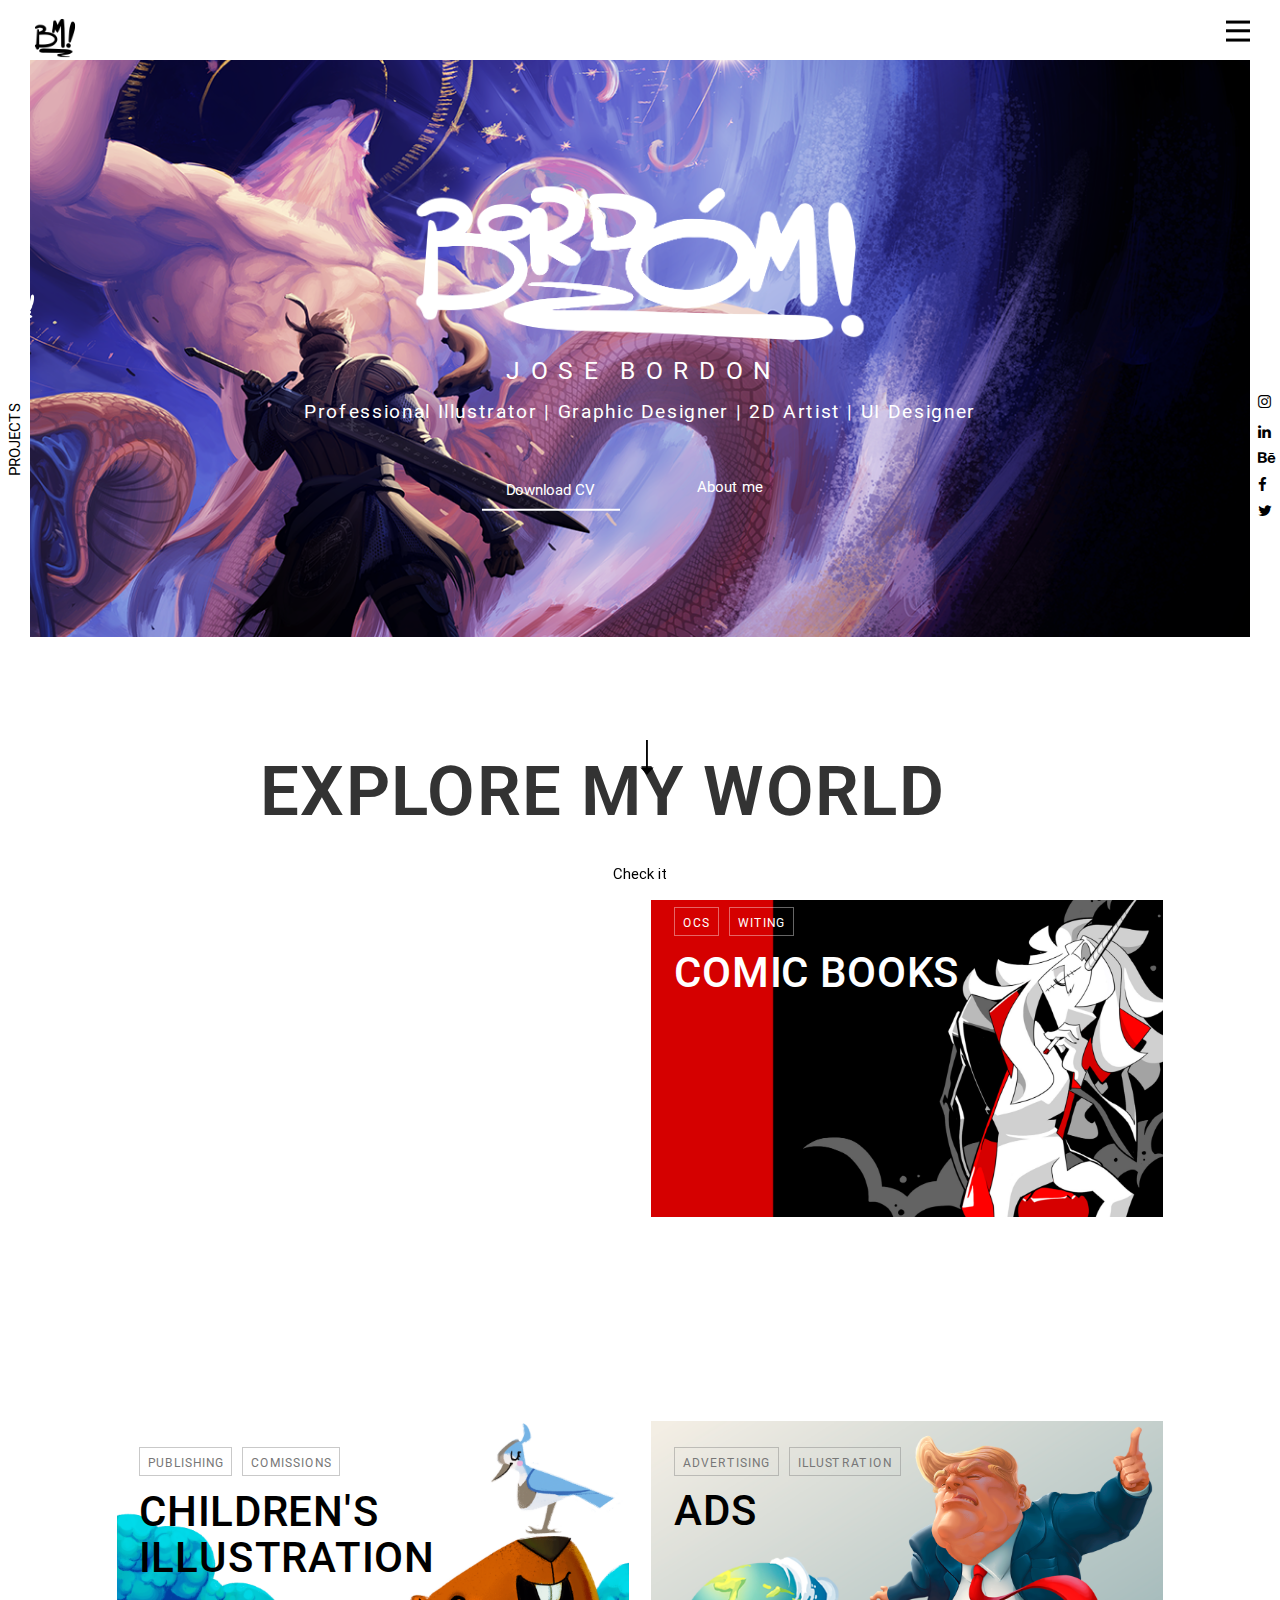
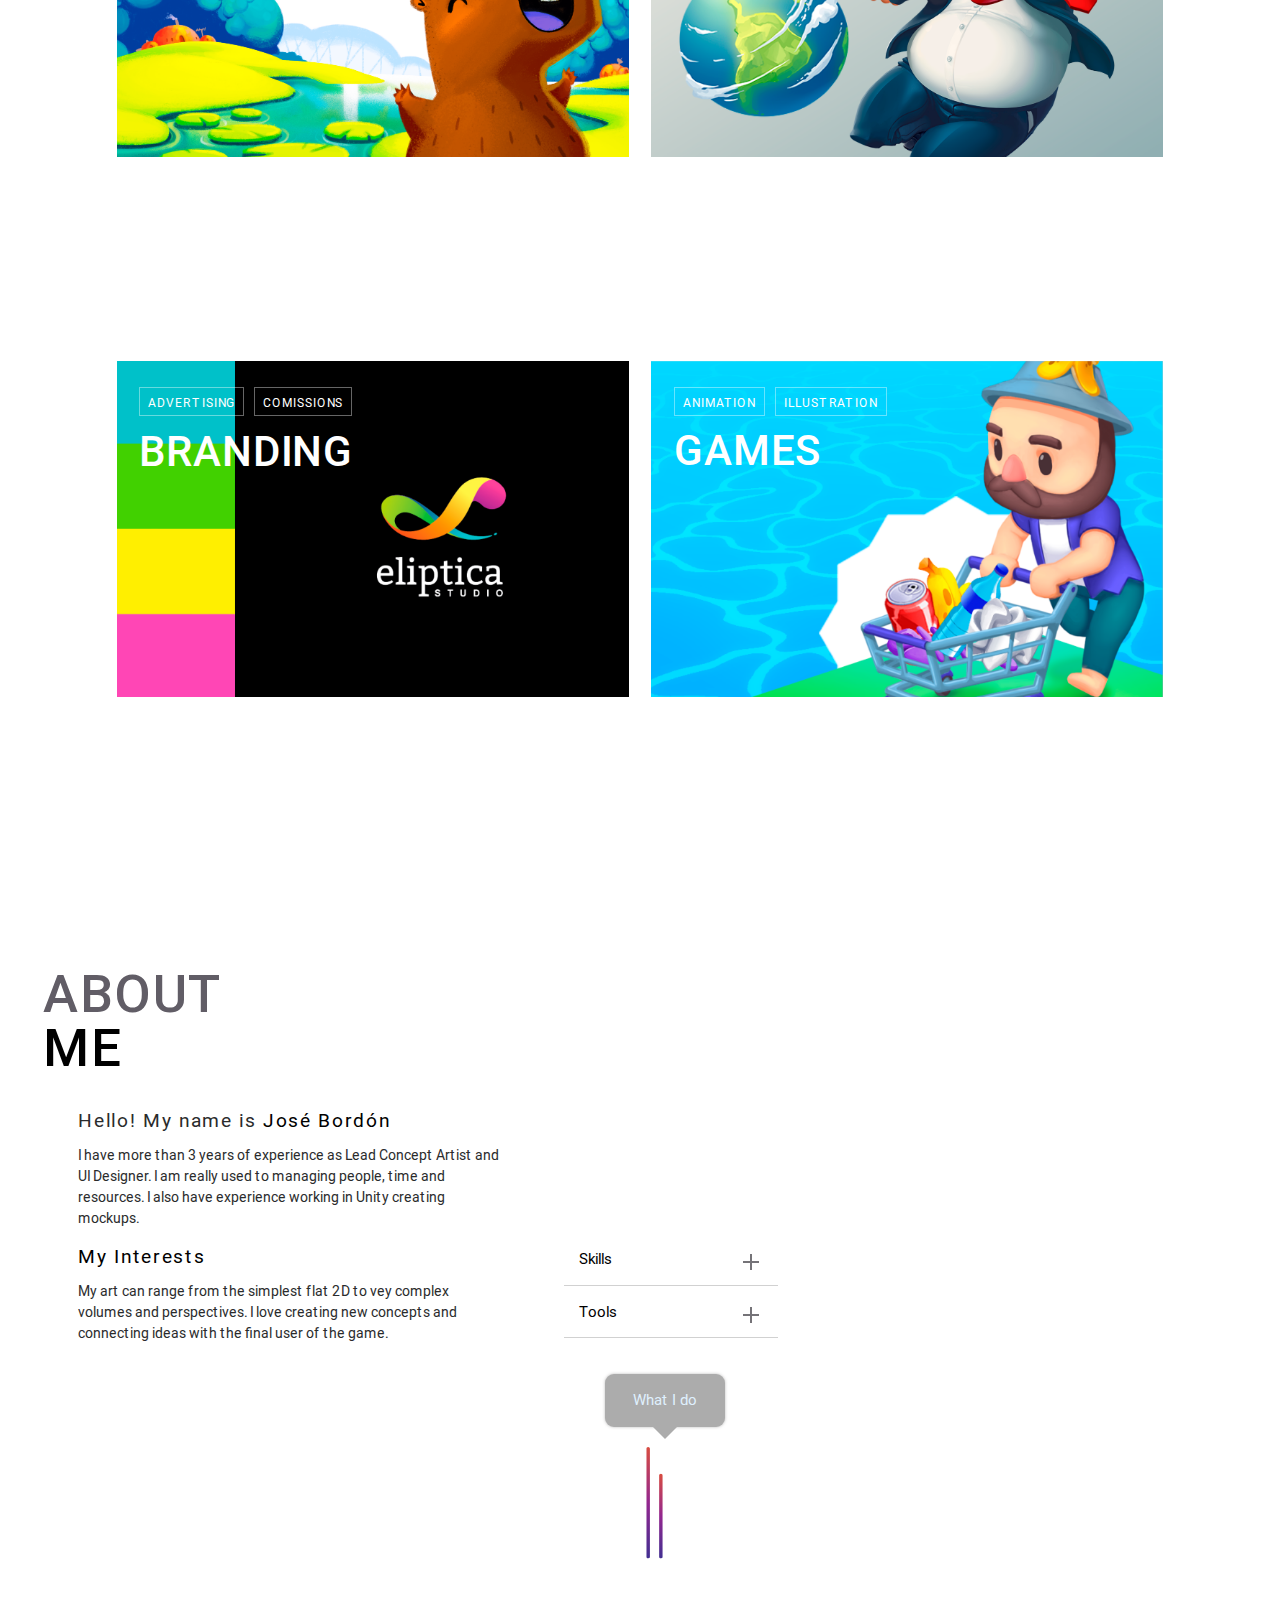
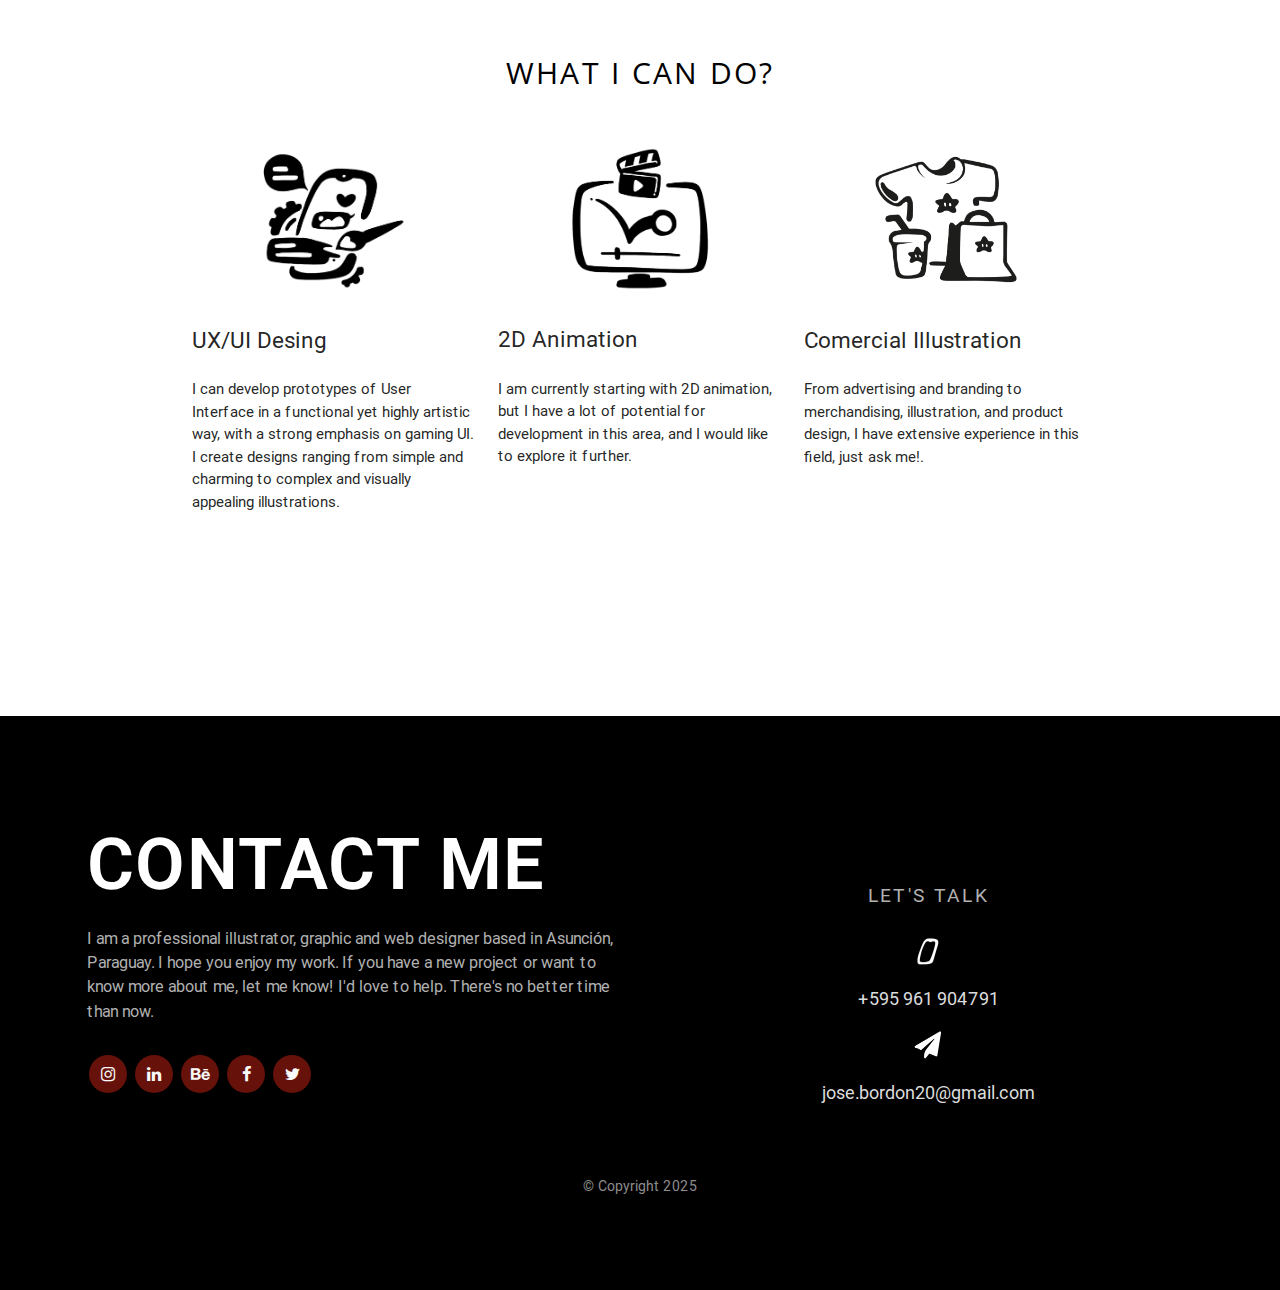
==== index.html @ 12367417 "CAMBIOS" ====
<!DOCTYPE html>
<html>

<head>
  <meta charset="utf-8">
  <meta name="viewport" content="width=device-width, initial-scale=1, maximum-scale=1.0" />
  <!--Importar la fuente de los íconos de Google-->
  <link href="https://fonts.googleapis.com/icon?family=Material+Icons" rel="stylesheet">
  <!--Importar la hojas de estilos de materialize css-->

  <link href="css/materialize.css" type="text/css" rel="stylesheet" media="screen,projection" />

  <link rel="stylesheet" href="css/estilos.css" type="text/css">
  <link rel="stylesheet" href="css/queries.css" type="text/css">
  <link rel="stylesheet" href="css/animate.css" type="text/css">
  <title>José Bordón</title>
  <meta name="author" content="JoseBordon">

  <meta property="og:type" content="website">
  <meta property="og:title" content="José Bordón, Lead Concept Artist">
  <meta property="og:site_name" content="Portfolio">
  <meta property="og:url" content="https://www.theartofbordom.com/Portfolio-master//index.html">
  <meta property="og:image" content="img/BM-BLACK.png">
  <meta property="og:description" content="Professional Illustrator">
  <meta property="og:locale" content="es_PY" />

  <!-- Font Awesome -->
  <link rel="stylesheet" href="https://cdnjs.cloudflare.com/ajax/libs/font-awesome/4.7.0/css/font-awesome.min.css">

  <!-- Google fonts -->
  <link rel="icon" href="img/BM-WHITE.png" sizes="16x16">
  <link href="https://fonts.googleapis.com/css?family=Frank+Ruhl+Libre|Roboto" rel="stylesheet">
  <link href="https://fonts.googleapis.com/css?family=Abril+Fatface|Open+Sans|Raleway|Roboto" rel="stylesheet">

</head>


<div id="preloader">
  <div id="status">&nbsp;</div>
</div>

<body>
  <header class="hero nav-aside" id="inicio">
    <div class="body-border-top hide-on-med-and-down">
      <div class="languages-border-top">
        <a href="index.html"><img src="img/BM-BLACK.png" class="logo-border-top responsive-img" alt=""></a>
      </div>
    </div>
    <div class="body-border-left hide-on-med-and-down"><a href="#projects" class="">Projects</a></div>
    <div class="body-border-right hide-on-med-and-down"><a href="" class=""></a>
      <div id="nav-social" class="icon-social-right hide-on-med-and-down">
        <a href="https://github.com/andreacdlr" target="_blank" class="link-social-fix icon-social-reverse"><i
            class="fa fa-instagram" aria-hidden="true"></i></a>
        <a href="https://pe.linkedin.com/in/andreacruces" target="_blank" class="link-social-fix icon-social-reverse"><i
            class="fa fa-linkedin" aria-hidden="true"></i></a>
        <a href=""><i class="fa fa-behance" aria-hidden="true"></i></a>
        <a href="https://www.facebook.com/andrea.crucesdelaroca" target="_blank"
          class="link-social-fix icon-social-reverse"><i class="fa fa-facebook" aria-hidden="true"></i></a>
        <a href=""><i class="fa fa-twitter" aria-hidden="true"></i></a>
        <a href=""><i class="fa fa-discord" aria-hidden="true"></i></a>
      </div>
    </div>
    <div
      class="page-footer white  paddingBottom15 paddingTop15 marginTop0 u-fixed w-100 u-bottom0 hide-on-med-and-down">
      <div class="container">
        <div class="row marginBottom0">
          <div class="col s12 m12 l12">
            <a class="center check" href="#projects">Check it</a>
            <a class="waves-effect waves-light btn left buttonDownload" href="document/cv-andrea-cruces-2020.pdf"
              download="CV-AndreaCruces" role="button" target="_blank">Download CV</a>
            <a class="right footer-text top" title="Go to top"><i class="tiny material-icons">arrow_upward</i>Go to
              top</a>
          </div>
        </div>
      </div>
    </div>
    <div class="hero-wrapper"></div>


    <!--ASIDE NAV OFF CANVAS-->
    <div class="nav-toggle">
      <!--<span>Menu</span>-->
      <div class="nav-toggle-bar"></div>
    </div>
    <aside id="off-canvas" class="offcanvas">
      <div class="content">
        <a href="index.html" class="logo">
          <img src="img/BM-BLACK.png" class="responsive-img" alt="">
        </a>
        <ul>
          <li><a href="#inicio">Home</a></li>
          <li><a href="#about">About me</a></li>
          <li><a href="#projects">Projects</a></li>
          <li><a href="#contact">Contact</a></li>
          </br>
          <a href="document/cv-andrea-cruces-2020.pdf" download="CV-AndreaCruces" role="button" target="_blank"
            class="btn-g border-g waves-effect ">
            <span class="btn-text-gradient">Download CV</span>
          </a>
        </ul>
        <div class="bottom-info">
          <div>
            <a href="https://github.com/andreacdlr" target="_blank" class=""><i class="fa fa-instagram"
                aria-hidden="true"></i></a>
            <a href="https://pe.linkedin.com/in/andreacruces" target="_blank" class=""><i class="fa fa-linkedin"
                aria-hidden="true"></i></a>
            <a href=""><i class="fa fa-behance" aria-hidden="true"></i></a>
            <!--<a href=""><i class="fa fa-dribbble" aria-hidden="true"></i></a>-->
            <!-- <a href="https://www.facebook.com/andrea.crucesdelaroca" target="_blank" class=""><i class="fa fa-facebook"
                aria-hidden="true"></i></a>
            <a href=""><i class="fa fa-x" aria-hidden="true"></i></a> -->
            <!--<a href=""><i class="fa fa-pinterest-p" aria-hidden="true"></i></a>-->
          </div>
        </div>
      </div>
    </aside>
    <div id="overlay" class="sidenavopen">
    </div> 

    <div id="main-navbar">
      <div class="container-flex">
        <nav class="navbar">
          <div class="nav-wrapper">
            <a href="index.html" class="nav-logo">
              <img src="img/BM-WHITE.png" class="responsive-img" width="">
            </a>
          </div>
        </nav>
      </div>
    </div>

    <div class="container-flex">
      <div class="hero-content">
        <div class="col s12 hero-text">
          <img src="img/BORDOM-GRANDE.png" class="name-lettering responsive-img" width="">
          <h5 class="animated fadeInUp">
            <span class="letter">J</span>
            <span class="letter">O</span>
            <span class="letter">S</span>
            <span class="letter">E</span>
            <span class="letter"></span>
            <span class="letter">B</span>
            <span class="letter">O</span>
            <span class="letter">R</span>
            <span class="letter">D</span>
            <span class="letter">O</span>
            <span class="letter">N</span>
          </h5>
          <h4 class="animated fadeInUp">Professional Illustrator | Graphic Designer | 2D Artist | UI Designer</h4>
          <div class="links-header">
            <div class="link-left">
              <a href="document/cv-andrea-cruces-2020.pdf" download="CV-AndreaCruces" role="button" target="_blank">
                <div class="svg-wrapper animated fadeInUp">
                  <svg height="45" width="140" xmlns="http://www.w3.org/2000/svg">
                    <rect class="shape" height="45" width="140" />
                    <div class="text">Download CV</div>
                  </svg>
                </div>
              </a>
            </div>
            <div class="link-right animated fadeInUp">
            <a class="line-h42 c-white hide-on-small-only" href="#about">About me</a> 
              
            </div>
            &nbsp;
          </div>
        </div>
      </div>

      <!-- <div class="scrolld-header">
        <a class="scroll-d hide-on-large-only " href="#projects"><span></span>Scroll Down</a>
        <a href="#projects">
          <svg x="0px" y="0px" width="14px" height="50px" viewBox="0 0 13.6 51.5"
            style="transform: translate3d(0px, 0px, 0px);" xml:space="preserve">
            <polygon id="XMLID_16_" class="st0" points="7.7,43.9 7.7,0 5.8,0 5.8,43.9 0,43.9 6.8,51.5 13.6,43.9 ">
            </polygon>
          </svg>
        </a>
      </div> -->
    </div>
  </header>


        <div class="scrolld-header">
        <a class="scroll-d hide-on-large-only " href="#projects"><span></span>Scroll Down</a>
        <a href="#projects">
          <svg x="0px" y="0px" width="14px" height="50px" viewBox="0 0 13.6 51.5"
            style="transform: translate3d(0px, 0px, 0px);" xml:space="preserve">
            <polygon id="XMLID_16_" class="st0" points="7.7,43.9 7.7,0 5.8,0 5.8,43.9 0,43.9 6.8,51.5 13.6,43.9 ">
            </polygon>
          </svg>
        </a>
      </div>

  <main>
    <!-- PROJECTS -->
    <div id="projects" class="projects">
      <div class="container">
        <div class="p-bottom">
          <h2>EXPLORE MY WORLD</h2>
        </div>
      </div>
      <div class="container-p paddingb0">
        <div class="row marginb0">
          <div class="col s12 m12 l6 ">
            <div class="card-col">
              <div class="card-link landing-b2">
                <div class="overlay-p"></div>
                <div class="description-p">
                  <div class="tags-projects">
                    <div class="tag tag-white">Digital Painting</div>
                    <div class="tag tag-white">Original Artwork</div>
                  </div>
                  <a href="" target="_blank">
                    <h2 class="white-text">CONCEPT ART</h2>
                    <i class="material-icons">trending_flat</i>
                  </a>
                </div>
                <a href="https://www.behance.net/gallery/212201457/CONCEPT-ART/" target="_blank">
                  <img src="img/2.png" class="responsive-img" width="">
                  <div class="link-p"><i class="material-icons">link</i></div>
                </a>
              </div>
            </div>
          </div><!--fincol-l6-->

          <div class="col s12 m12 l6">
            <div class="card-col">
              <div class="card-link landing-b2">
                <div class="overlay-p"></div>
                <div class="description-p">
                  <div class="tags-projects">
                    <div class="tag tag-white">OCs</div>
                    <div class="tag tag-white">Witing</div>
                  </div>
                  <a href="" target="_blank">
                    <h2 class="white-text">COMIC BOOKS</h2>
                    <i class="material-icons">trending_flat</i>
                  </a>
                </div>
                <a href="https://www.behance.net/gallery/212973425/COMICBOOKS" target="_blank">
                  <img src="img/1.png" class="responsive-img" width="">
                  <div class="link-p"><i class="material-icons">link</i></div>
                </a>
              </div>
            </div>
          </div><!--fincol-l6-->
        </div><!--fin row-->


        <div class="row marginb0">
          <div class="col s12 m12 l6 ">
            <div class="card-col">
              <div class="card-link landing-b2">
                <div class="overlay-p"></div>
                <div class="description-p">
                  <div class="tags-projects">
                    <div class="tag tag-grey">Publishing</div>
                    <div class="tag tag-grey">Comissions</div>
                  </div>
                  <a href="" target="_blank">
                    <h2 class="black-text">CHILDREN'S ILLUSTRATION</h2>
                    <i class="material-icons">trending_flat</i>
                  </a>
                </div>
                <a href="https://www.behance.net/gallery/212980783/CHILDRENS-ILLUSTRATION" target="_blank">
                  <img src="img/3.png" class="responsive-img" width="">
                  <div class="link-p"><i class="material-icons">link</i></div>
                </a>
              </div>
            </div>
          </div><!--fincol-l6-->
          <div class="col s12 m12 l6">
            <div class="card-col">
              <div class="card-link landing-b2">
                <div class="overlay-p"></div>
                <div class="description-p">
                  <div class="tags-projects">
                    <div class="tag tag-grey">Advertising</div>
                    <!--<div class="tag tag-grey">Design</div>-->
                    <div class="tag tag-grey">Illustration</div>
                  </div>
                  <a href="" target="_blank">
                    <h2 class="black-text">ADS</h2>
                    <i class="material-icons">trending_flat</i>
                  </a>
                </div>
                <a href="https://www.behance.net/gallery/156745681/ADVERTISING" target="_blank">
                  <img src="img/4.png" class="responsive-img" width="">
                  <div class="link-p"><i class="material-icons">link</i></div>
                </a>
              </div>
            </div><!--fincol-l6-->
          </div><!--fin row-->
          <div class="row marginb0">
            <div class="col s12 m12 l6 ">
              <div class="card-col">
                <div class="card-link landing-b2">
                  <div class="overlay-p"></div>
                  <div class="description-p">
                    <div class="tags-projects">
                      <div class="tag tag-white">Advertising</div>
                      <div class="tag tag-white">Comissions</div>
                    </div>
                    <a href="" target="_blank">
                      <h2 class="white-text">BRANDING</h2>
                      <i class="material-icons">trending_flat</i>
                    </a>
                  </div>
                  <a href="https://www.behance.net/gallery/156745563/BRANDING-LOGOS" target="_blank">
                    <img src="img/6.png" class="responsive-img" width="">
                    <div class="link-p"><i class="material-icons">link</i></div>
                  </a>
                </div>
              </div>
            </div><!--fincol-l6-->

            <div class="col s12 m12 l6">
              <div class="card-col">
                <div class="card-link landing-b2">
                  <div class="overlay-p"></div>
                  <div class="description-p">
                    <div class="tags-projects">
                      <div class="tag tag-white">Animation</div>
                      <div class="tag tag-white">Illustration</div>
                    </div>
                    <a href="" target="_blank">
                      <h2 class="white-text">GAMES</h2>
                      <i class="material-icons">trending_flat</i>
                    </a>
                  </div>
                  <a href="https://www.behance.net/gallery/212979423/VIDEOGAMES" target="_blank">
                    <img src="img/5.png" class="responsive-img" width="">
                    <div class="link-p"><i class="material-icons">link</i></div>
                  </a>
                </div>
              </div>
            </div><!--fincol-l6-->
          </div><!--fin row-->
        </div>
      </div>
      <!--FIN  PROJECTS -->
      <!--ABOUT-->

      <div id="about" class="about">
        <div class="about-bg bg-purple">
          <div class="container-flex">
            <div class="presentation align-left-title">
              <h2><span>ABOUT</span></h2>
              <h2><span class="red-text">ME</span></h2>
              <div class="row">
              </div>
              <div class="col s12 m12 l12">
                <div class="intro text-about-color">
                  <div class="photo">
                    <img src="img/fondo.png" alt="" class="responsive-img ">
                  </div>
                  <h4 class="marginTop0">Hello! My name is <span class="red-text">José Bordón</span></h4>
                  <p class="marginTop0">
                    I have more than 3 years of experience as Lead Concept Artist and UI Designer. I am really used to
                    managing people, time and resources. I also have experience working in Unity creating mockups.
                  </p>
                  <h4 class="red-text">My Interests</h4>
                  <p>My art can range from the simplest flat 2D to vey complex volumes and perspectives. I love creating
                    new concepts and connecting ideas with the final user of the game.</p>
                  <div class="div-btn-about">
                    <a class=" waves-light  btn-about-cv up-button buttonDownload"
                      href="document/cv-andrea-cruces-2020.pdf" download="CV-AndreaCruces" role="button"
                      target="_blank">
                      <span><!--Download <CV-->Download CV</span>
                    </a>
                  </div>
                </div>

                <div class="collapse-section black-text">
                  <div class="collapsable">
                    <button class="accordion"><span class="red-text">Skills</span><i class="AccordionPlus"></i></button>
                    <div class="panel collapsable-content">
                      <ul>
                        <li>Digital Drawing - Paiting</li>
                        <li>UX-UI Designer</li>
                        <li>Concept Artist</li>
                        <li>Video Edition</li>
                        <li>Animation</li>
                        <li>Writer</li>
                        <li>Art Teacher</li>
                        <li>Team Leader</li>
                      </ul>
                    </div>
                  </div>

                  <div class="collapsable">
                    <button class="accordion"><span class="red-text">Tools</span><i class="AccordionPlus"></i></button>
                    <div class="panel collapsable-content">
                      <ul>
                        <li>Adobe Suit Collection</li>
                        <li>Blender</li>
                        <li>Spin</li>
                        <li>Unity</li>
                        <li>Jira Software</li>
                        <li>Trello</li>
                      </ul>
                    </div>
                  </div>
                </div>
              </div>
            </div>
          </div>
        </div>
        <a href="#services" class="hide-on-med-and-down">
          <div class="con-tooltip uptooltip">
            <img src="img/lines-paralelo.svg" alt="" class="responsive-img about-svg-arrow">
            <div class="tooltip">
              <p>What I do</p>
            </div>
          </div>
        </a>
      </div>
    </div>
    <!--FIN ABOUT-->
    <div class="services" id="services">
      <div class="container">
        <span class="title-services">What I can do?</span>
        <br>
        <div class="row marginBottom0 center">
          <div class="col s12 m4 l4 ">
            <div class="service-one">
              <img src="img/a.png" class="responsive-img" alt="">
              <h3>UX/UI Desing</h3>
              <p class="content-text">I can develop prototypes of User Interface in a functional yet highly artistic
                way, with a strong
                emphasis on gaming UI. <br>
                I create designs ranging from simple and charming to complex and visually appealing illustrations.</p>
            </div>
          </div>

          <div class="col s12 m4 l4 ">
            <div class="service-two">
              <img src="img/b.png" class="responsive-img" alt="">
              <h3>2D Animation</h3>
              <p class="content-text">I am currently starting with 2D animation, but I have a lot of potential for
                development in this area, and
                I would like to explore it further.
              </p>
            </div>
          </div>

          <div class="col s12 m4 l4 ">
            <div class="service-three">
              <img src="img/c2.png" class="responsive-img" alt="">
              <h3>Comercial Illustration</h3>
              <p class="content-text">From advertising and branding to merchandising, illustration, and product design,
                I have extensive experience
                in this field, just ask me!.

              </p>
            </div>
          </div>
        </div>
      </div>
    </div>
    <div class="contact" id="contact">
      <div class="container-flex">
        <div class="row marginBottom0 marginRight0 marginLeft0">
          <div class="col s12 m7 l6 section ">
            <h2>CONTACT ME</h2>
            <p>I am a professional illustrator, graphic and web designer based in Asunción, Paraguay. I hope you enjoy
              my work. If you have a new
              project or want to know more about me, let me know! I'd love to help. There's no better time than now.
            </p>
            <div id="" class="icon-social-h">
              <a href="https://instagram.com/andreacdlr" target="_blank" class="link-social-fix icon-social-reverse"><i
                  class="fa fa-instagram" aria-hidden="true"></i></a>
              <a href="https://pe.linkedin.com/in/andreacruces" target="_blank"
                class="link-social-fix icon-social-reverse"><i class="fa fa-linkedin" aria-hidden="true"></i></a>
              <a href=""><i class="fa fa-behance" aria-hidden="true"></i></a>
              <!--<a href=""><i class="fa fa-dribbble" aria-hidden="true"></i></a>-->
              <a href="https://www.facebook.com/andrea.crucesdelaroca" target="_blank"
                class="link-social-fix icon-social-reverse"><i class="fa fa-facebook" aria-hidden="true"></i></a>
              <a href=""><i class="fa fa-twitter" aria-hidden="true"></i></a>
              <!--<a href=""><i class="fa fa-pinterest-p" aria-hidden="true"></i></a>-->
            </div>
          </div>
          <div class="col s12 m5 l6 section-contact-information">
            <h4>LET'S TALK</h4>
            <div class="row">
              <div class="col s12 m12">
                <div class="">
                  <img src="img/PHONE.png" class="responsive-img" width="30" alt="">
                </div>
                <br>
                <div class="contact-fact">+595 961 904791</div>
              </div>
              <div class="col s12 m12">
                <div class="">
                  <img src="img/PAPER.png" class="responsive-img" width="30" alt="">
                </div>
                <br>
                <div class="contact-fact fact-mail">jose.bordon20@gmail.com</div>
              </div>
            </div>
          </div>
          <div class="col s12">
            <p class="text-small marginBottom0">© Copyright 2025</a>
            </p>
          </div>
        </div>
      </div>
    </div>

  </main>
  <!--Import jQuery before materialize.js-->
  <script type="text/javascript" src="https://code.jquery.com/jquery-3.2.1.min.js"></script>
  <script type="text/javascript" src="js/materialize.min.js"></script>
  <script type="text/javascript" src="js/custom.js"></script>


</body>

</html>
---- css/estilos.css ----
* {
	-webkit-tap-highlight-color: transparent;
	background-position: center;
	background-repeat: no-repeat;
	-ms-transform-origin: center;
	-webkit-transform-origin: center;
	transform-origin: center;
	outline: none !important;
}

body,
html {
	height: 100%;
}

body {
	overflow: hidden;
	display: flex;
	flex-direction: column;
	min-height: 100vh;
}

/* Preloader */
#preloader {
	position: fixed;
	top: 0;
	left: 0;
	right: 0;
	bottom: 0;
	background-color: #ffff;
	z-index: 99;

}

@keyframes load-in {
	0% {
		width: 0;
	}

	33% {
		width: 100%;
	}

	66% {
		transform: translateX(0);
		width: 100%;
		transform-origin: right;
	}

	100% {
		transform: translateX(100%);
		transform-origin: right;
	}
}

#status {
	background-color: #470e0b;
	height: 5px;
	animation: load-in 12s ease-in-out 5s infinite;
}

/*footer fixed*/

main {
	flex: 1 0 auto;
	z-index: 0;
	
}

header {
	height: 100vh;
	margin: 0;
	min-height: 637px;
	
}

footer {
	text-align: center;
	margin-top: auto;
}

/* Títulos */
h1 {
	font-size: 9.5rem;
}

h2 {
	font-size: 4.5rem;
	font-weight: 600;
	letter-spacing: 0.02em;
}

h4 {
	font-size: 1.28rem;
	text-transform: initial;
	letter-spacing: 0.11rem;
}

/* Clases de margen y padding */
.marginb0 {
	margin-bottom: 0px !important;
}

.paddingb0 {
	padding-bottom: 0rem !important;
}

/* Contenedor flexible */
.container-flex {
	display: flex;
	flex-wrap: wrap;
	flex-direction: row;
	justify-content: space-between;
	display: -ms-flexbox;
	display: flex;
	-ms-flex-direction: column;
	flex-direction: column;
	-ms-flex-align: center;
	width: 90%;
	max-width: 1280px;
	margin: 0 auto;
}

/* Sombra y márgenes */
.boxShadowTop {
	box-shadow: 0 -3px 10px 0 rgba(0, 0, 0, .0785);
}

.marginLeft0 {
	margin-left: 0 !important;
}

.marginRight0 {
	margin-right: 0 !important;
}

.marginTop0 {
	margin-top: 0px !important;
}

.marginBottom0 {
	margin-bottom: 0px !important;
}

.marginBottom5 {
	margin-bottom: 5px;
}

.paddingBottom15 {
	padding-bottom: 12px !important;
}

.p-bottom {
	text-align: center; 
	padding-bottom: 2rem;
}

.p-bottom h2 {
    font-size: 1rem; /* Ajusta el tamaño de fuente del título */
    color: #333; /* Ajusta el color del texto */
}

.paddingTop15 {
	padding-top: 12px !important;
}

/* Posicionamiento */
.u-fixed {
	position: fixed !important;
	z-index: 0;
}

.w-100 {
	width: 100% !important;
}

.u-bottom0 {
	bottom: 0 !important;
}

/* Altura de línea */
.line-h42 {
	line-height: 42px;
}

/* END CSS STYLES*/
/* Bordes y logos */
/*BORDERS TOP-LEFT-RIGHT */
.body-border-top {
	height: 60px;
	width: 100vw;
	top: 0;
	left: 0;
	z-index: 18;
	position: fixed;
	background-color: #fff;
}

.logo-border-top {
	width: 40%;
	vertical-align: middle;
	margin-top: -4px;
	margin-right: 0.2rem;
}

.languages-border-top {
	position: absolute;
	left: 2rem;
	top: 1.2rem;
}

.languages-border-top .lan-en,
.languages-border-top .lan-es {
	color: #FFF;
}

.languages-border-top .lan-en:hover,
.languages-border-top .lan-es:hover {
	color: #FFF;
	opacity: .8;
	border-bottom: none;
}

.body-border-left {
	height: 100vh;
	width: 2rem;
	top: 0;
	left: 0;
	z-index: 18;
	position: fixed;
	background-color: #fff;
}

.body-border-left a {
	position: absolute;
	top: 50%;
	transform: rotate(-90deg);
	left: 0;
	right: 0;
	text-transform: uppercase;
	text-decoration: none;
	color: #000;
	font-size: 1rem;
}

.body-border-left a:hover {
	opacity: .6;
}

.body-border-right {
	height: 100%;
	width: 2rem;
	top: 0;
	right: 0;
	z-index: 10000;
	position: fixed;
	background-color: #fff;
}

.icon-social-right a {
	color: #000;
}

.icon-social-right a:hover {
	opacity: .2;
	color: #000000;
	transition: 0.3s;
}

.icon-social-right {
	position: absolute;
	top: 50%;
	left: 50%;
	margin: -63px 0 0 -7px;
	width: 15px;
	height: 125px;
}

/* END BORDERS TOP-LEFT-RIGHT */
/* Animación del menú */
.nav-toggle .nav-toggle-bar:hover:before {
	animation: burger-hover 1s infinite ease-in-out alternate;
}

.nav-toggle .nav-toggle-bar:hover {
	animation: burger-hover 1s infinite ease-in-out alternate forwards 200ms;
}

.nav-toggle .nav-toggle-bar:hover:after {
	animation: burger-hover 1s infinite ease-in-out alternate forwards 400ms;
}

.nav-aside.open.menu .nav-toggle .nav-toggle-bar:hover:before {
	-webkit-animation: 0;
	animation: 0;
}

.nav-aside.open.menu .nav-toggle .nav-toggle-bar:hover:after {
	-webkit-animation: 0;
	animation: 0;
}

.nav-aside.open.menu .nav-toggle .nav-toggle-bar:hover {
	-webkit-animation: 0;
	animation: 0;
}

@keyframes burger-hover {
	0% {
		width: 100%;
	}

	50% {
		width: 50%;
	}

	100% {
		width: 100%;
	}
}

/* NAV SECTION */
.navbar {
	background: transparent;
	box-shadow: 0 0px 0px 0 rgba(0, 0, 0, 0.16), 0 0px 0px 0 rgba(0, 0, 0, 0.12);
}

.nav-logo {
	width: 35px;
	height: 2.2rem;
	line-height: 2.2rem;
	display: inline-block;
	position: relative;
}

.languages {
	line-height: 1.75rem;
	font-size: 1.1rem;
	display: inline-block;
	white-space: nowrap;
	padding-left: 0.2rem;
	color: #000;
}

.languages a {
	color: #000;
}

.lan-en:hover,
.lan-es:hover {
	/*text-decoration: underline;*/
	border-bottom: 2px solid #000;
	/*color: #fff;*/
	color: #000;
	transition: 0.3s;
	opacity: 0.9;
}

.abv-lang {
	opacity: 1;
	visibility: visible;
	right: 0;
	left: 2.5rem;
	top: -0rem;
	position: absolute;
	color: #000;
	overflow: hidden;
	opacity: 1;
	transform: translateX(0px) translateY(0px) translateZ(0px);
	transition: opacity 1000ms, transform 1000ms cubic-bezier(0.215, 0.61, 0.355, 1);
}

.abv-lang-hidden {
	opacity: 0;
	-webkit-transform: translate(0px, 40px);
	-ms-transform: translate(0px, 40px);
	transform: translate(0px, 15px);
	transition: opacity 1000ms, transform 1000ms cubic-bezier(0.215, 0.61, 0.355, 1);
}

/* END NAV SETION*/

/* Sección Hero */
.hero {
	background-image: url('../img/ABRAXXAS-copia.png');
	background-size: cover;
	position: relative;
	background-attachment: fixed;
	background-position: right 0px top 31%;
	background-repeat: no-repeat;
	z-index: 1;
	height: 100vh;
	display: flex;
	justify-content: center;
	align-items: center;
}

.hero-wrapper {
	background: #f7f7f700;
	opacity: .90;
	position: absolute;
	top: 0;
	left: 0;
	width: 100%;
	height: 100%;
	z-index: -1;
}

.hero-content {
	text-align: center;
	color: #fff;
	position: absolute;
	top: 50%;
	left: 50%;
	transform: translate(-50%, -50%);
	width: 80%;
}

.hero-text {
	z-index: 2;
	padding: 0px;
	color: #fff;
}

.name-lettering {
	margin: 0 auto;
	padding-top: 6rem;
	position: relative;
	width: 45%;
	display: block;
	animation: fadeIn 4s, slideInFromBottom 2s cubic-bezier(0.175, 0.885, 0.320, 1.275);
	max-width: 100%;
	height: auto;
}

.hero-text h4 {
	color: #fff !important;
}

.hero .btn,
.page-footer .btn {
	background: #fff;
	border-radius: 0;
	line-height: 35px;
	height: 35px;
	color: #fff;
	box-shadow: none;
	padding: 0 1.2rem;
	text-transform: capitalize;
	box-shadow: 0 0 0 0px #490b01 inset;
	-webkit-transition: 0.15s ease-in;
	-moz-transition: 0.15s ease-in;
	transition: 0.15s ease-in;
	border: 0;
}

.links-header {
	margin-left: -0.75rem;
	margin-right: -0.75rem;
	width: 35%;
	display: inline-block;
	padding: 2rem 0 1rem;

}

.links-header .link-left,
.links-header .link-right {
	width: 50%;
	margin-left: auto;
	float: left;
	color: white;
}

.links-header a {
	color: white;
	/* Cambia el color del texto de los enlaces a blanco */
}

.svg-wrapper {
	position: relative;
	margin: 0 auto;
	width: 100%;
	height: 50px;
}

.shape {
	stroke-dasharray: 140 397;
	stroke-dashoffset: -183;
	stroke-width: 4px;
	fill: transparent;
	stroke: #fff;
	border-bottom: 5px solid #FFF;
	transition: stroke-width 1s, stroke-dashoffset 1s, stroke-dasharray 1s;
}

.text {
	font-family: 'Roboto';
	font-size: 1rem;
	line-height: 42px;
	letter-spacing: 0;
	color: #fff;
	top: -48px;
	position: relative;
	text-transform: capitalize;
}

.text:hover {
	opacity: .6;
	transition: 0.6s;
}

.svg-wrapper:hover .shape {
	stroke-width: 2px;
	stroke-dashoffset: 0;
	stroke-dasharray: 760;
}

/* LINE SCROLL DOWN IN HEADER*/

.scrolld-header {

	position: absolute;
	height: 52px;
	z-index: 1;
	bottom: 12%;
	overflow: hidden;
	width: 30%;
	margin: 0 auto;
	left: 0;
	right: 0;
	text-align: center;
}

.scrolld-header svg {
	position: absolute;
	top: -1rem;
	/* transform: translate3d(0px, 0px, 0px); */
	-webkit-transform: rotate(-1deg);
	transform: rotate(-1deg);
	-webkit-animation: arrows 2s infinite;
	animation: arrows 2s infinite;
}

@keyframes arrows {
	to {
		transform: translateY(100%) rotate(1deg);
		opacity: 0;
	}
}

.scroll-d,
.c-white {
	/*color: #fff;*/
	color: #000;
}

#h-intro-line-container {
	position: absolute;
	margin: 0 0 0
		/*-30px*/
		0;
	/*bottom: 0;*/
	left: 50%;
	width: 60px;
	height:
		/*5.24vw*/
		9.24vw;
}

#h-intro-line-wrap {
	position: absolute;
	bottom:
		/*0*/
		30px;
	/*left: 50%;*/
	width: 1px;
	height: 100%;
	transition: transform 1.2s cubic-bezier(.165, .84, .44, 1);
}

#h-intro-line {
	position: absolute;
	top: 0;
	left: 0;
	bottom:
		/*0*/
		45px;
	right: 0;
}

#h-intro-line {
	background:
		/*linear-gradient(180deg,#ff3000,#ed0200,#ff096c,#d50082)*/
		linear-gradient(180deg, #fb2700 0%, #8e1faa 50%, #610971 100%);
	transform: translate3d(0, 100%, 0);
}

/* END LINE SCROLL DOWN IN HEADER*/
/* END HERO SECTION */
/* PROJECTS SECTION */
.border-div-prjects {
	border-left: 1px solid #fb270080;
	border-right: 1px solid #61097180;
	background-image: -webkit-linear-gradient(left, #fb270080, #8e1faa, #61097180), -webkit-linear-gradient(left, #fb270080, #8e1faa, #61097180);
	background-size: 100% 1px;
	background-position: 0 100%, 0 0;
	background-repeat: no-repeat;
	background-clip: border-box;
}

.bg-line {
	position: absolute;
	top: 0;
	width: 1px;
	height: 100%;
	z-index: -1;
	-webkit-transform: translateY(-100%);
	-moz-transform: translateY(-100%);
	transform: translateY(-100%);
}

.bg-line-1 {
	left: calc(0.5vw - 8px);
}

.bg-line-1-phone {
	right: calc(31.5vw - -18px);
}

.bg-line-2 {
	left: calc(31.5vw - -18px);
}

.bg-line-2-phone {
	right: calc(0.5vw - 8px);
}

.line-new {
	position: absolute;
	width: 2px;
	background: #8c62c3;
	left: 0;
	top: 0;
	height: 100%;
}

.line-light {
	/*background: #8c62c3;*/
	background: linear-gradient(to right, #fb2700 0%, #8e1faa 50%, #610971 100%);
	/*opacity: 0.3;*/
	opacity: 0.5;
}

.line-light-1 {
	background: linear-gradient(#fb2700 33%, #8e1faa 33%, #610971 36%);
	opacity: 0.5;
}

.line-light-2 {
	background: linear-gradient(to top, #fb2700 0%, #8e1faa 50%, #610971 100%);
	opacity: 0.5;
}

.line-light-4 {
	background: linear-gradient(to left, #fb2700 0%, #8e1faa 50%, #610971 100%);
	opacity: 0.5;
}

.h-line-bottom {
	position: absolute;
	height: 1px;
	bottom: 0px;
	left: 0px;
	width: calc(100% - -30px * 2);
	z-index: -1;
}

.h-line-bottom-phone {
	position: absolute;
	height: 1px;
	bottom: 0px;
	right: 0px;
	width: calc(100% - -40px * 2);
	z-index: -1;
}

.h-line-top {
	position: absolute;
	height: 1px;
	top: 0px;
	left: 0px;
	width: calc(100% - -30px * 2);
	z-index: -1;
}

.h-line-top-phone {
	position: absolute;
	height: 1px;
	top: 0px;
	right: 0px;
	width: calc(100% - -30px * 2);
	z-index: -1;
}

.projects {
	position: relative;
	padding: 6rem 0px 3rem;
}

.hero-project {
	background: linear-gradient(0deg, #ffffff 0%, #8c62c3 100%);
	background-size: cover;
	width: 100%;
	height: 100%;
	opacity: .83;
	position: absolute;
	top: 0;
	left: 0;
}

.projects h2 {
	position: relative;
	display: inline-block;
	font-size: 4.6rem;
	margin-left: -5rem;
}

.projects h2 span {
	display: block;
	font-size: 3.5rem;
	color: #e7e7e5;
	line-height: 0.8;
	font-weight: 500;
	position: absolute;
	top: -15px;
	left: -35px;
	line-height: 0;

}

.more a {
	color: #000;
	float: right;
	vertical-align: middle;
	height: 30px;
	position: relative;
	margin-right: -6rem;
}

.more a:after {
	content: "";
	position: absolute;
	bottom: 0;
	left: 0;
	width: 0;
	height: 2px;
	background: #95919a;
	-moz-transition: all 0.3s ease;
	-webkit-transition: all 0.3s ease;
	transition: all 0.3s ease;
}

.more a:hover:after {
	width: 80%;
}

.more a>i {
	color: #18171a;
	font-size: 2rem;
	vertical-align: middle;
	-webkit-animation: fade_move_down 2s ease-in-out infinite;
	-moz-animation: fade_move_down 2s ease-in-out infinite;
	animation: fade_move_down 2s ease-in-out infinite;
}

@keyframes fade_move_down {
	0% {
		transform: translate(-5px, 0px);
		opacity: 0;
	}

	50% {
		opacity: 1;
	}

	100% {
		transform: translate(12px, 0px);
		opacity: 0;
	}
}

.more-projects {
	color: #e7e7e5;
	text-align: right;
}

.more-projects a {
	color: #212121;
	position: relative;
	padding: 1.5% 0%;
	margin: 0px 0px 0px 6px;
	border: 1px solid #212121;
	width: 30%;
	height: auto;
	display: inline-block;
	cursor: pointer;
	text-align: center;
}

.description-projects {
	padding: 1.1rem 2rem;
	position: relative;
	margin: 3rem 0 2rem;
}

.description-phone {
	padding: 1.1rem 1rem 1rem 1rem;
	position: relative;
	margin: 5rem 0 0 0;
	width: 62%;
	float: left;
}

.img-projects {
	background-color: #cec2dd;
	width: 100%;
	height: 60vh;
}

.line-projects {
	background: linear-gradient(to right, #fb2700 0%, #8e1faa 50%, #610971 100%);
	opacity: .3;
	margin: 4rem 0 5rem;
	height: 1px;
	overflow: hidden;
}

.projects a.btn {
	background-color: transparent;
	color: #660c0c;
	border: 1px solid #660c0c;
	font-weight: 700;
	height: auto;
	margin-bottom: 10px;
	padding: 0 1rem;
	font-size: 14px;
	cursor: pointer;
	box-shadow: none;
	z-index: 0;
	vertical-align: middle;
	position: relative;
	-moz-transition: all ease 0.3s;
	-webkit-transition: all ease 0.3s;
	transition: color ease 0.3s;
}

.projects a.btn:after {
	content: '';
	position: absolute;
	z-index: -1;
	height: 100%;
	width: 0%;
	left: 0;
	bottom: 0;
	background-color: #8c62c3;
	-moz-transition: all ease 0.3s;
	-webkit-transition: all ease 0.3s;
	transition: all ease 0.3s;
}

.projects a.btn:hover {
	color: #fff;
}

.projects a.btn:hover::after {
	width: 100%;
	background-color: #660c0c;
}

.projects a.btn i {
	vertical-align: middle;
	animation: fade_move_down 1s cubic-bezier(0.2, -0.2, 0.2, 0.8) infinite;
	font-size: 1.5rem;
}

.p-img {
	box-shadow: 0px 18px 61px -20px rgba(0, 0, 0, .3);
	border-radius: 5px;
	width: 92%;
	margin: 0 auto;
	display: block;
}

.p-img-phone {
	width: 45%;
	text-align: center;
	display: block;
	margin: 0 auto;
	box-shadow: 5px 20px 85px -14px rgba(0, 0, 0, .3);
	border-radius: 36px;
	float: right;
}

.bcodedemo-small {
	display: none;
	padding-top: 2%;
	text-align: center;
}

.bcodedemo-small a {
	background-color: transparent;
	color: #8c62c3;
	border: 1px solid#8c62c3;
	font-weight: 500;
	height: auto;
	margin: 2rem 0 1rem;
	padding: 0.5rem 1rem;
	font-size: 16px;
	cursor: pointer;
	box-shadow: none;
	z-index: 0;
	vertical-align: middle;
	position: relative;
	-webkit-transition: all ease 0.3s;
	-moz-transition: all ease 0.3s;
	transition: color ease 0.3s;
}

.bcodedemo-small a i {
	vertical-align: middle;
	animation: fade_move_down 1s cubic-bezier(0.2, -0.2, 0.2, 0.8) infinite;
	font-size: 1.5rem;
}

.projects h3 {
	font-weight: 400;
	font-size: 1.8rem;
}

.projects h5 {
	font-size: 1rem;
	font-weight: 500;
	margin-top: 0px;
	padding-bottom: 5px;
	border-bottom: 2px solid #f2f2f2;
}

.study-projects {
	font-weight: 800;
	text-transform: uppercase;
	font-size: 0.8rem;
	color: #6f6f6f;
}

.date-projects {
	background-color: #f2f2f2;
	color: #7d7b7b;
	padding: 1px 5px;
	margin: 5px 0px;
	font-weight: 500;
	letter-spacing: 0.4px;
	display: inline-block;
}

/* LINKS FIXED PROJECTS */
/*LINK MORE*/
.link-more {
	position: relative;
	text-decoration: none;
	display: inline-block;
	color: black;
	padding: 0 1px;
	-webkit-transition: all ease 0.3s;
	-moz-transition: all ease 0.3s;
	transition: color ease 0.3s;
}

.link-more::after {
	content: '';
	position: absolute;
	z-index: -1;
	width: 100%;
	height: 1%;
	left: 0;
	bottom: 0;
	background-color: #212121;
	-webkit-transition: all ease 0.3s;
	-moz-transition: all ease 0.3s;
	transition: all ease 0.3s;
}

.link-more:hover {
	color: white;
}

.link-more:hover::after {
	height: 100%;
	background: linear-gradient(to right, #fb2700 0%, #8e1faa 50%, #610971 100%);
}

/* LINK BEHANCE*/
.link-behance {
	position: relative;
	text-decoration: none;
	display: inline-block;
	color: black;
	padding: 0 1px;
	-webkit-transition: all ease 0.3s;
	-moz-transition: all ease 0.3s;
	transition: color ease 0.3s;
}

.link-behance::after {
	content: '';
	position: absolute;
	z-index: -1;
	width: 100%;
	height: 1%;
	left: 0;
	bottom: 0;
	background-color: #212121;
	-webkit-transition: all ease 0.3s;
	-moz-transition: all ease 0.3s;
	transition: all ease 0.3s;
}

.link-behance:hover {
	color: white;
}

.link-behance:hover::after {
	height: 100%;
	background-color: #1769FF;
}

/*LINK DRIBBLE */
.link-dribble {
	position: relative;
	text-decoration: none;
	display: inline-block;
	color: black;
	padding: 0 1px;
	-webkit-transition: all ease 0.3s;
	-moz-transition: all ease 0.3s;
	transition: color ease 0.3s;
}

.link-dribble::after {
	content: '';
	position: absolute;
	z-index: -1;
	width: 100%;
	height: 1%;
	left: 0;
	bottom: 0;
	background-color: #212121;
	-webkit-transition: all ease 0.3s;
	-moz-transition: all ease 0.3s;
	transition: all ease 0.3s;
}

.link-dribble:hover {
	color: white;
}

.link-dribble:hover::after {
	height: 100%;
	background-color: #EB3D74;
}

/* END LINKS FIXED PROJECTS*/

.flat-style {
	width: 100%;
	position: relative;
	display: block;
	float: none;
	text-align: center;
}

.flat-style a {
	float: none;
	color: #fff;
	padding: 1rem;
	margin: 1rem 2rem 3rem;
	display: inline-block;
	vertical-align: middle;
	font-size: 16px;
	width: 80%;
	background: #8c62c3;
}

.flat-style a i {
	vertical-align: middle;
}

/* END PROJECTS SECTION */

/* ABOUT SECTION*/

.about {
	padding: 2.0rem 0px 4.5rem;
	background-color: #FFF;
}

.about-svg-arrow {
	width: 25px;
	height: 25px;
	position: absolute;
	bottom: 0;
	left: 50%;
}

.about-bg {
	padding: 40px 16px;
}

.bg-purple {
	background-image: url(../img/fondo.png);
	background-size: cover;
	position: relative;
	background-attachment: fixed;
}

.text-about-color {
	color: #2a2b2c;
}

.presentation {
	padding: 1% 0 1%;
	font-size: 14px;
}

.photo {
	text-align: center;
	display: none;
}

.photo img {
	width: 72%;
}

.presentation h2 {
	position: relative;
	display: inline-block;
	text-align: center;
	width: 100%;
	font-size: 4.6rem;
	margin-left: -57px;
}

.align-left-title h2 {
	text-align: left;
	margin-left: 0px;
	padding: 0 0.75rem;
}

.can_do {
	display: inline-block;
	padding: 0.5rem 2rem;
	text-align: center;
	display: block;
}

.can_do a {
	color: #131314;
	font-weight: 500;
	font-size: 1rem;
	vertical-align: middle;
	text-transform: uppercase;
}

.can_do a i {
	font-size: 2rem;
	display: block;
}

.presentation h2 span {
	color: #615d66;
}

.intro {
	width: 38%;
	display: inline-block;
}

.collapse-section {
	width: 24%;
	padding-left: 5%;
	display: inline-block;
}

/* ACCORDION ABOUT*/

button.accordion {
	background-color: transparent;
	color: #444;
	cursor: pointer;
	padding: 15px 10px 14px 0px;
	width: 100%;
	border: none;
	text-align: left;
	outline: none;
	font-size: 15px;
	transition: 0.4s;
	position: relative;
	border-bottom: 1px solid #d1d1d1;
}

button.accordion span {
	color: #000;
	padding: 8px 15px;
	font-weight: 400;
}

button.accordion.active,
button.accordion:hover {
	background-color: transparent;
	opacity: .7;
}

.accordion .AccordionPlus {
	position: absolute;
	right: 19px;
	top: 28px;
	width: 16px;
}

.accordion .AccordionPlus::before {
	-ms-transform: rotate(0);
	transform: rotate(0);
}

.accordion .AccordionPlus::after {
	-ms-transform: rotate(90deg);
	transform: rotate(90deg);
}

.accordion .AccordionPlus::after,
.accordion .AccordionPlus::before {
	background: #757378;
	content: '';
	display: block;
	height: 2px;
	position: absolute;
	transition: transform 300ms, background 300ms, opacity 300ms;
	width: 100%;
}

.accordion.active .AccordionPlus::before {
	opacity: 0;
}

.accordion.active .AccordionPlus::before,
.accordion.active .AccordionPlus::after {
	background: #aaa;
	-ms-transform: rotate(180deg);
	transform: rotatez(180deg);
}

div.panel {
	padding: 0 18px;
	background-color: transparent;
	max-height: 0;
	overflow: hidden;
	transition: max-height 0.2s ease-out;
}

.panel ul {
	padding-left: 1.5rem;
}

.panel ul li {
	position: relative;
	padding-left: 1rem,
}

.panel ul li:before {
	border: 1px solid #9b97a0;
	background: #5a5a5c;
	content: "";
	box-sizing: border-box;
	display: block;
	height: 4px;
	width: 4px;
	position: absolute;
	top: 6px;
	left: -13px;
	-webkit-transform-origin: 50% 50%;
	-moz-transform-origin: 50% 50%;
	-ms-transform-origin: 50% 50%;
	transform-origin: 50% 50%;
	-webkit-transform: rotateZ(45deg);
	-moz-transform: rotateZ(45deg);
	-ms-transform: rotateZ(45deg);
	transform: rotateZ(45deg);
}

/*END ACCORDION ABOUT*/
.div-btn-about {
	text-align: center;
	height: 38px;
	line-height: 38px;
}

.btn-about-cv {
	display: none;
}

.btn-about-cv span {
	color: #fff;
	font-size: 14px;
}

/* END ABOUT SECTION */
/*SERVICES SECTION*/
.services {
	padding: 6.5rem 0 9.5rem;
	position: relative;
}

.service-one,
.service-two,
.service-three {
	padding: 4.5rem 0 3rem;
}

.title-services {
	position: absolute;
	left: 0px;
	right: 0px;
	text-transform: uppercase;
	top: 90px;
	font-size: 2rem;
	color: #000;
	font-weight: 400;
	text-align: center;
	letter-spacing: 0.15rem;
	font-family: 'Open Sans', sans-serif;
}

.border-r {
	border-right: 1px solid #000;
	border-right: 1px solid #d5d5d5;
}

.services img {
	width: 50%;
}

.services h3 {
	font-size: 1.5rem;
	padding: 3% 0;
	text-align: left !important;
}

.services .content-text {
	text-align: left !important;
}

/* END SERVICES SECTION */
/* CONTACT SECTION */
.contact {
	background-color: #000;
	text-align: center;
	padding: 3.2rem 0px 6.2rem;

}

.contact h2 {
	font-size: 4.8rem;
	color: #fff;

}

.contact p {
	color: #b1b1b1;
	font-size: 16.2px;
}

.icon-social-h {
	padding-top: 3%;
}

.icon-social-h a {
	display: inline-block;
	border-radius: 50%;
	background: #66110a;
	height: 38px;
	width: 38px;
	line-height: 38px;
	margin: 0px 2px;
	position: relative;
	font-size: 1.1rem;
	color: #f9f9f9;
	text-align: center;
	transition: background-color 500ms cubic-bezier(0.4, 0, 0.2, 1) 0s;
}

.icon-social-h a:hover {
	background-color: #000;
	color: #fff;
	transition: 0.8s;
}

.section {
	text-align: left;
	padding: 3% 2% 6% !important;
	width: 92%;
	margin-right: auto;
	margin-left: auto;
}

.section-contact-information {
	padding: 5rem 0px;
	display: inline-block;
	width: 100%;
	color: #b1b1b1;
	padding: 9% 0 0 !important;
}

.section-contact-information h4 {
	padding-bottom: 3%;
}

.section-contact-information span {
	padding: 5%;
	border: 1px solid rgba(93, 31, 174, 0.5);
	margin: 1.5rem 0 1.5rem;
	display: inline-block;
	width: 60%;
	color: #000;
}

.section-contact-information span a {
	color: #000;
}

span>img {
	vertical-align: middle;
	margin-top: -4px;
}

.text-small {
	font-size: 14px !important;
	color: #8d8d8d !important;
}

.text-small a {
	position: relative;
	display: inline-block;
	width: 200%;
	height: 2px;
	z-index: 0;
	vertical-align: middle;
	width: auto;
	text-align: center;
	overflow: hidden;
	height: 25px;
	min-width: 100px;
	padding: 0px 2px;
	color: #8d8d8d;
}

.text-small a:after {
	content: '';
	display: block;
	position: absolute;
	width: 100%;
	height: 3px;
	bottom: 2px;
	left: 0px;
	z-index: 1;
	opacity: 1;
	background: linear-gradient(to right, #fb2700 0%, #8e1faa 50%, #610971 100%);

}

.svg-image {
	width: 9%;
	height: 35px;
	position: relative;
	display: inline-block;
}

.svg-phone {
	background: url(../img/icon-phone-g.svg);
	background-size: contain;
	background-repeat: no-repeat;
	background-position: center;
}

.svg-mail {
	background: url(../img/icon-plane-g.svg);
	background-size: contain;
	background-repeat: no-repeat;
	background-position: center;
}

.contact-fact {
	display: inline-block;
	margin-top: -10px;
	height: 45px;
	vertical-align: middle;
	font-size: 1.2rem;
	color: #dcdcdc;
}

/* END CONTACT SECTION */
/* FOOTER FIXED SECTION*/
.buttonDownload {
	border-radius: 999em;
	box-shadow: none;
	letter-spacing: 0;
	padding: 0 1rem;
	font-size: 13px !important;
	opacity: 0;
	background-color: #66110a;
	-webkit-transform: translate(0px, 65px);
	-ms-transform: translate(0px, 65px);
	transform: translate(0px, 65px);
	transition: opacity 1200ms, transform 1200ms cubic-bezier(0.215, 0.61, 0.355, 1);

}

.buttonDownload:hover {
	box-shadow: 0 0 0 30px #66110a inset;
}

.buttonDownload:active {
	-webkit-transition: 0.5s ease;
	-moz-transition: 0.5s ease;
	transition: 0.5s ease;
	box-shadow: 0 0 0 30px #66110a inset;
}

.up-button {
	opacity: 1;
	transform: translateX(0px) translateY(0px) translateZ(0px);
	transition: opacity 1200ms, transform 1200ms cubic-bezier(0.215, 0.61, 0.355, 1);
}

.footer-text {
	opacity: 0;
	z-index: 99;
	cursor: pointer;
	position: relative;
	color: #000;
	line-height: 36px;
	-webkit-transform: translate(0px, 65px);
	-ms-transform: translate(0px, 65px);
	transform: translate(0px, 65px);
	transition: opacity 1200ms, transform 1200ms cubic-bezier(0.215, 0.61, 0.355, 1);
}

.footer-text i {
	color: #66110a;
}

.up {
	opacity: 1;
	transform: translateX(0px) translateY(0px) translateZ(0px);
	transition: opacity 1200ms, transform 1200ms cubic-bezier(0.215, 0.61, 0.355, 1);
}

.check {
	position: absolute;
	left: 0;
	top: 1.5rem;
	right: 0;
	color: #000;
	opacity: 1;
	transform: translateX(0px) translateY(0px) translateZ(0px);
	transition: opacity 1200ms, transform 1200ms cubic-bezier(0.215, 0.61, 0.355, 1);

}

.none-check {
	opacity: 0;
	-webkit-transform: translate(0px, 40px);
	-ms-transform: translate(0px, 40px);
	transform: translate(0px, 40px);
	transition: opacity 1200ms, transform 1200ms cubic-bezier(0.215, 0.61, 0.355, 1);
}

/* END FOOTER FIXED */
/*ICONS SOCIAL FIXED DESKTOP*/

.icon-social-fix {
	position: fixed;
	z-index: 100;
	bottom: 76px;
	right: 30px;
	display: inline-grid;

}

.link-social-fix {
	line-height: 30px;
}

.icon-social-fix [class*="fa"],
.bottom-info div [class*="fa"] {
	display: inline-block !important;
	font-size: 16px !important;
	width: 32px;
	height: 32px !important;
	line-height: 32px !important;
	top: -2px;
	word-spacing: 1px;
	position: relative;
	text-align: center;
	vertical-align: middle;
	max-width: 100%;
}

.icon-social-reverse {
	color: #282727;
}

/* END ICONS SOCIAL FIXED DESKTOP */
/* MENU OFF CANVAS RIGHT */
.nav-aside.open.menu .offcanvas {
	width: 100vw;
}

.offcanvas {
	position: fixed;
	right: 0;
	top: 0;
	width: 0vw;
	background: #fff;
	z-index: 999999;
	/*height: 100%;*/
	height: 100vh;
	overflow: hidden;
	transition: all .3s ease-in-out;
	display: -webkit-flex;
	display: -moz-flex;
	display: -ms-flexbox;
	display: -o-flex;
	display: flex;
	align-items: center;
	visibility: visible !important;

}

.offcanvas .content {
	padding: 2rem 2rem 2rem 4rem;
	height: 100vh;
	position: relative;
	width: 100vw;
}

.offcanvas .content .logo {
	display: inline-block;
	position: relative;
	width: 6%;
	opacity: 0;

}

.offcanvas .content ul {
	text-transform: uppercase;
	text-align: center;
}

.offcanvas .content ul li {
	opacity: 0;
}

.offcanvas .content ul li a {

	line-height: 5.5rem;
	margin: 0;
	position: relative;
	text-decoration: none;
	font-size: 3rem;
	font-weight: bold;
	color: #302e2e;
}

.offcanvas .content ul li a:after {
	content: "";
	position: absolute;
	bottom: 0;
	left: 0;
	width: 0;
	height: 2px;
	background: #000;
	-webkit-transition: all 0.3s ease;
	-moz-transition: all 0.3s ease;
	transition: all 0.3s ease;
}

.offcanvas .content ul li a:hover:after {
	width: 100%;
}

.nav-aside.open.menu .offcanvas .content .logo {
	animation: fadeInRight .5s ease forwards;
	animation-delay: .3s;
}

.nav-aside.open.menu .offcanvas .content .btn-g {
	animation: fadeInRight .7s ease forwards;
	animation-delay: .6s;
}

.nav-aside.open.menu .offcanvas .content ul li,
.nav-aside.open.menu .bottom-info div a {
	animation: fadeInRight .5s ease forwards;
}

.nav-aside.open.menu .offcanvas .content ul li:nth-of-type(1) {
	animation-delay: .4s;
}

.nav-aside.open.menu .offcanvas .content ul li:nth-of-type(2) {
	animation-delay: .45s;
}

.nav-aside.open.menu .offcanvas .content ul li:nth-of-type(3) {
	animation-delay: .5s;
}

.nav-aside.open.menu .offcanvas .content ul li:nth-of-type(4) {
	animation-delay: .55s;
}

.nav-aside.open.menu .offcanvas .bottom-info div a:nth-of-type(1) {
	animation-delay: 1s;
}

.nav-aside.open.menu .offcanvas .bottom-info div a:nth-of-type(2) {
	animation-delay: 1.2s;
}

.nav-aside.open.menu .offcanvas .bottom-info div a:nth-of-type(3) {
	animation-delay: 1.4s;
}

@keyframes fadeInRight {
	0% {
		opacity: 0;
		left: 50%;
	}

	100% {
		opacity: 1;
		left: 0;
	}
}

.btn-g {
	background: transparent;
	padding: .75rem 1.5rem;
	margin: 1rem;
	border: none;
	text-transform: capitalize;
	opacity: 0;
}

.btn-g:hover {
	box-shadow: 0 0 0 30px #66110a inset;
	border-color: #66211e;
	color: #fff;
}

.border-g {
	border-left: 3px solid #fb2700;
	border-right: 3px solid #000;
	background-image: -webkit-linear-gradient(left, #fb2700, #000, #66110a),
		-webkit-linear-gradient(left, #fb2700, #66110a, #66110a);
	background-size: 100% 3px;
	background-position: 0 100%, 0 0;
	background-repeat: no-repeat;
	background-clip: border-box;
	color: #000;
	letter-spacing: 1.2px;
}

.btn-text-gradient {
	font-weight: 500;

}

.bottom-info {
	margin-bottom: 1rem;
	text-align: center;

}

.bottom-info div {
	z-index: 100;
	display: inline-block;

}

.bottom-info div a {
	color: #000;
	line-height: 2rem;
	opacity: 0;
	position: relative;
	display: inline-block;
	height: 100%;
	vertical-align: text-bottom;
	padding: 0 0.5rem;
}

.btn-D-offcanvas {
	border: 1.5px solid #777777;
	font-size: 16px;
	/*padding: 1rem 2rem;*/
	padding: 0.9rem 1.5rem;
	background: #E6E6E6;
	background: #fff;
	color: #777777;
	font-weight: 500;
	/*border-radius: 5px;*/
	border-radius: 999em;
	margin-left: 20px;
}

/*NAV ANIMATION MENU OFFCANVAS*/
.nav-toggle {
	-webkit-user-select: none;
	-moz-user-select: none;
	user-select: none;
	cursor: pointer;
	height: 3.2rem;
	position: fixed;
	right: 2rem;
	top: 0.46rem;
	width: 1.6rem;
	z-index: 9999999;
}

.nav-toggle:before {
	content: 'Menu';
	display: block;
	position: absolute;
	right: 0;
	top: 1.2rem;
	opacity: 0;
	transform: translate(-100%, 0px);
	font-size: 0.9em;
	color: #131212;
	transition: all 0.4s ease-in-out;
	will-change: transform;
}

.nav-aside.open.menu .nav-toggle:before {
	content: 'Close';
}

.nav-toggle:hover:before {
	opacity: 1;
	-moz-transform: translate(-100%, -3px);
	-o-transform: translate(-100%, -3px);
	-ms-transform: translate(-100%, -3px);
	-webkit-transform: translate(-100%, -3px);
	transform: translate(-100%, -3px);
}

.nav-toggle:hover {
	opacity: 0.8;
}

.nav-toggle .nav-toggle-bar,
.nav-toggle .nav-toggle-bar::after,
.nav-toggle .nav-toggle-bar::before {
	position: absolute;
	top: 50%;
	-webkit-transform: translateY(-50%);
	-ms-transform: translateY(-50%);
	transform: translateY(-50%);
	-webkit-transition: all 0.5s ease;
	-moz-transition: all 0.5s ease;
	-ms-transition: all 0.5s ease;
	-o-transition: all 0.5s ease;
	transition: all 0.5s ease;
	background: #000;
	content: '';
	height: 0.23rem;
	width: 100%;
}

.nav-toggle .nav-toggle-bar {
	margin-top: 0;
}

.nav-toggle .nav-toggle-bar::after {
	margin-top: 0.6rem;
}

.nav-toggle .nav-toggle-bar::before {
	margin-top: -0.6rem;
}

.nav-aside.open.menu .nav-toggle .nav-toggle-bar {
	background: transparent;
}

.nav-aside.open.menu .nav-toggle .nav-toggle-bar::after,
.nav-aside.open.menu .nav-toggle .nav-toggle-bar::before {
	background: #000;
	margin-top: 0;
}

.nav-aside.open.menu .nav-toggle .nav-toggle-bar::after {
	-ms-transform: rotate(45deg);
	-webkit-transform: rotate(45deg);
	transform: rotate(45deg);
}

.nav-aside.open.menu .nav-toggle .nav-toggle-bar::before {
	-ms-transform: rotate(-45deg);
	-webkit-transform: rotate(-45deg);
	transform: rotate(-45deg);
}

/* END NAV ANIMATION MENU OFF CANVAS */
/* OVERLAY OFF CANVAS */
.sidenavopen {
	position: fixed;
	width: 100%;
	height: 100%;
	pointer-events: none;
	z-index: 19;
	background-color: transparent;
	-webkit-transition: all .5s ease-in-out 0ms;
	-o-transition: all .5s ease-in-out 0ms;
	transition: all .5s ease-in-out 0ms;
	opacity: 0;
	will-change: opacity;
}

.with-overlay {
	position: fixed;
	width: 100%;
	height: 100%;
	z-index: 19;
	pointer-events: initial;
	background-color: rgba(0, 0, 0, 0.5);
	-webkit-transition: all .5s ease-in-out 0ms;
	-o-transition: all .5s ease-in-out 0ms;
	transition: all .5s ease-in-out 0ms;
	opacity: 1;
	cursor: pointer;
}

/* END OVERLAY OFF CANVAS */
/* END MENU OFF CANVAS RIGHT */
/*css projects page*/

.logo-fix {
	-webkit-user-select: none;
	-moz-user-select: none;
	user-select: none;
	cursor: pointer;
	height: 7rem;
	position: fixed;
	left: 3.5rem;
	top: 0.60rem;
	width: 7.6rem;
	z-index: 2;
}

.logo-fix .nav-logo {
	top: 20px;
}

.top-project {
	width: 92%;
	margin: 0 auto;
}

.section-highlight-big {

	background: #fff;
	color: #000;
	text-transform: uppercase;
	font-weight: 800;
	letter-spacing: 32px;
	opacity: 0.07;
	box-sizing: border-box;
	overflow: hidden;
	border: 0;
	text-align: center;
	font-size: 10rem;
	-moz-osx-font-smoothing: grayscale;
	-webkit-font-smoothing: antialiased;
	text-rendering: optimizeLegibility;
	margin: 0;

}

.title-small {
	color: #000;
	font-weight: 500;
	text-transform: uppercase;
	letter-spacing: 0.8rem;
	font-size: 3.5rem;
	position: relative;
	text-align: left;
	display: block;
	padding-top: 2rem;
}

.types-projects {
	float: left;
}

.types-projects li {
	padding: 0.5rem 1rem;
	background: #fff;
	display: table;
	margin: 0;
	margin-bottom: 1rem;
	text-align: left;
	vertical-align: middle;
}

.types-projects li:hover {
	background: transparent;
	transition: background-color 500ms cubic-bezier(0.4, 0, 0.2, 1) 0s;

}

.types-projects a {
	color: #000;
}

.types-projects i {
	vertical-align: middle;
}

.design-w-section,
.design-ux-section,
.frontend-section {
	position: relative;
	margin-bottom: 2%;
}

.container-p {
	max-width: 83.53%;
	margin: 0 auto;
	position: relative;
	padding-bottom: 4rem;
}

.card-col {

	width: 100%;
	height: 60vh;
	box-sizing: border-box;
	padding-bottom: 1.5rem;

}

.pageproject-date {

	font-size: 13px;
	letter-spacing: 0.3px;
	padding: 0.2rem 0.4rem;
	transition: ease 0.4s transform;
	transition-delay: 0.08s;
	vertical-align: middle;
	opacity: 1;
	background-color: #f2f2f2;
	color: #7d7b7b;
	display: -webkit-box;
	text-align: left;
	position: relative;
	width: max-content;
	margin: 3% 0;

}

.hoverp .pageproject-date {
	transform: translateX(0.6rem);
	-o-transition: ease all 0.9s;
	-webkit-transition: ease all 0.9s;
	transition: ease all 0.9s;
	z-index: 2;
	opacity: 1;
	background-color: #7d7b7b;
	color: #fff;
}

.card-p {
	float: left;
	padding: 0rem;
	height: 100%;
	cursor: inherit;
	overflow: inherit;
}

.card-link {
	height: 100%;
	display: block;
	position: relative;

	z-index: 1;
}

.card-description {
	width: 100%;
	height: 100%;
	background: #efefef;
	padding: 1rem 1.5rem;
}

.tags-projects {
	margin-bottom: .2rem;
	height: auto;
	max-height: 32px;
	overflow: hidden;
	width: 100%;

}

.tags-projects .tag {


	font-size: 12px;
	text-transform: uppercase;
	padding: 8px 8px 6px 8px;
	float: left;
	line-height: 13px;
	letter-spacing: .06rem;
	margin-right: 10px;
	opacity: 1;
	-o-transition: ease 0.4s transform;
	-webkit-transition: ease 0.4s transform;
	transition: ease 0.4s transform;
	transition-delay: 0.08s;
	font-weight: 400;

}

.tags-projects .tag-grey {
	border: 1px solid rgba(119, 119, 119, 0.4);
	color: #777;
}

.tags-projects .tag-white {
	border: 1px solid rgba(255, 255, 255, 0.4);
	color: #fff;
}

.hoverp .tags-projects .tag {
	transform: translateX(0.6rem);
	-o-transition: ease all 0.9s;
	-webkit-transition: ease all 0.9s;
	transition: ease all 0.9s;
	z-index: 2;
	opacity: 1;
	border: 1px solid #777777;
	color: #777777;
}

.landing-v {
	background-image: url(../img/landing-b2.jpg);
	background-size: cover;
}

.bg-icon {
	background-image: url(../img/landing-b2.jpg);
	background-size: cover;
}

.landing-b2 {
	background-image:
		url(../img/landing-b2.jpg);
	background-size: cover;
	background-position: top;
}

.landing-embajadoresdemarca {
	background-image:
		url(../img/landing-b2.jpg);
	background-size: cover;
}

.landing-plantillaweb {
	background-image:
		url(../img/landing-b2.jpg);
	background-size: cover;
}

.landing-emb {
	background-image: url(../img/landing-b2.png);
	background-size: cover;
	background-position: left top;
}

.project-design1 {
	background-image: url(../img/landing-b2.jpg);
	background-size: cover;

}

.web-d-dance-school {
	background-image: url(../img/landing-b2.jpg);
	background-size: cover;
	background-position: top center;
}

.project-design2 {
	background-image: url(../img/landing-b2.jpg);
	background-size: cover;
}

.card-p.full {
	width: 100%;
	cursor: inherit;
	overflow: inherit;
}

.card-p.small {
	width: 50%;
	cursor: inherit;
	overflow: inherit;
}

.verticalBar {
	-webkit-align-items: center;
	-ms-flex-align: center;
	align-items: center;
	color: #363636;
	font-size: 14px;
	font-weight: 900;
	position: absolute;
	text-transform: uppercase;
	white-space: nowrap;
	width: 380px;
	left: -52px;
	bottom: 0px;
	-ms-transform: rotate(-90deg);
	-ms-transform-origin: 0 50%;
	transform-origin: 0 50%;
	-ms-transform: rotate(-90deg) translateX(-140%);
	transform: rotate(-90deg) translateX(-2%);

}

.verticalBar-separator {
	background: currentColor;
	height: 1px;
	margin: 0 20px;
	width: 72%;
	position: relative;
	display: inline-flex;
	vertical-align: middle;
}

.back-index {
	height: 10vh;
}

.back-index a {
	color: #000;
	float: left;
	vertical-align: middle;
	height: 100%;
	position: relative;
	padding-top: 3rem;

}

.back-index a img {
	height: 100%;
	width: 12%;
	position: relative;
	display: inline-block;
	vertical-align: middle;
}

.back-index a:hover,
.back-index a img:hover {
	transform: translate(-3%, 0%);
	opacity: .4;
	transition: all 0.3s ease-in-out 0s;


}

.description-p {
	position: absolute;
	top: 1.75rem;
	left: 1.52rem;
	transition: ease 0.3s transform;
	transition-delay: 0.08s;
	vertical-align: middle;
	opacity: 1;
	font-size: 2.2rem;
	font-weight: 500;


}

.description-p h2 {
	display: inline-block;
	vertical-align: middle;
	font-size: 2.8rem;
	margin: 2% 0;
	font-weight: 500;
	-o-transition: ease 0.4s transform;
	-webkit-transition: ease 0.4s transform;
	transition: ease 0.4s transform;
	transition-delay: 0.08s;
}

.description-p h2.text-c-gray {
	color: #646262;
}

.description-p i {
	margin: 1% 0;
	font-size: 4rem;
	color: transparent;
	vertical-align: middle;
	font-weight: 100;
}

.hoverp .description-p {

	transform: translateX(0.5rem);
	-o-transition: ease all 0.4s;
	-webkit-transition: ease all 0.4s;
	transition: ease all 0.4s;
	z-index: 2;
	opacity: 1;
	color: #7b7979 !important;
}

.hoverp .description-p h2 {
	color: #5e5e5e !important;
	-o-transition: ease all 0.4s;
	-webkit-transition: ease all 0.4s;
	transition: ease all 0.4s;
}

.hoverp .description-p i {
	color: #777777;
	-o-transition: ease all 0.9s;
	-webkit-transition: ease all 0.9s;
	transition: ease all 0.9s;
	vertical-align: middle;
}

.overlay-p {
	height: 100%;
	width: 100%;
	display: inline-block;
	position: absolute;
	z-index: 2;
	padding: 20px;
	-o-transition: ease all 0.4s;
	-webkit-transition: ease all 0.4s;
	transition: ease all 0.4s;
}

.hoverp .overlay-p {
	opacity: 1;
	background: #e7e7e5bd;
	visibility: visible;
}

.link-p {
	visibility: hidden;
	opacity: 0;
	position: absolute;
	right: 3%;
	-webkit-transition: opacity 0.3s ease-in-out;
	transition: opacity 0.3s ease-in-out;
	bottom: 5%;
	z-index: 3;
}

.link-p i {
	width: 35px;
	height: 35px;
	border: 2px solid #777777;
	border-radius: 50%;
	color: #777777;
	-webkit-transform: rotate(-45deg);
	transform: rotate(-45deg);
	-webkit-transition: opacity 3s ease-in-out;
	transition: opacity 3s ease-in-out;
	display: -webkit-box;
	display: -ms-flexbox;
	display: flex;
	-webkit-box-align: center;
	-ms-flex-align: center;
	align-items: center;
	-webkit-box-pack: center;
	-ms-flex-pack: center;
	justify-content: center;
	cursor: pointer;
}

.link-p i:hover {
	transition: 0.3s ease-in-out;
	opacity: 0.7
}

.hoverp .link-p {
	opacity: 1;
	visibility: visible;
	transform:
		translateY(-0.5rem);
	-o-transition: ease all 2s;
	-webkit-transition: ease all 2s;
	transition: ease all 2s;
}

.divided {
	width: 100%;
	position: relative;
	text-align: center;
	margin-top: 2rem;
	margin-bottom: 2rem;
	color: #0e0e10;
}

.divided:before {
	content: "";
	width: 100%;
	height: 1px;
	position: absolute;
	top: 50%;
	left: 0;
	-webkit-transform: translateY(-1px);
	-ms-transform: translateY(-1px);
	transform: translateY(-1px);
	background-color: #141315;
}

.design-w-section h3,
.design-ux-section h3,
.frontend-section h3 {
	background-color: #fff;
	display: inline-block;
	position: relative;
	cursor: pointer;
	border-radius: 0px;
	overflow: hidden;
	z-index: 1;
	font-weight: 900;
	text-align: center;
	font-size: 14px;
	font-size: 0.9rem;
	text-transform: uppercase;
	padding: 1rem 1.5rem;
	letter-spacing: 2px;
}

.bg-project {
	z-index: 1;
	height: 100vh;
	padding: 0 0 4rem 0;
}

.bg-project-image {
	background-image: url(../img/ABRAXXAS-copia.png);
	background-size: cover;
	position: relative;
	background-attachment: fixed;
	background-position: right 0px bottom 0%;
	background-repeat: no-repeat;
	z-index: 1;
	height: 100vh;
	padding: 0 0 5rem 0;
}

.overlay-bg-project {
	background: #f7f7f7;
	opacity: 0.5;
	position: absolute;
	top: 0;
	left: 0;
	width: 100%;
	height: 100%;
	z-index: -1;
}

.project-contact {
	background-color: #1b1a25e3;
	text-align: center;
	padding: 3.2rem 0px;
	color: #fff;
	margin-top: 5rem;
}

.overlay-gray {
	height: 100%;
	width: 100%;
	display: inline-block;
	position: absolute;
	z-index: 2;
	opacity: .83;
	background: #f7f7f7;
	-webkit-transition: ease all 0.4s;
	transition: ease all 0.4s;
	padding: 2rem;
	opacity: .8;
}

/*tooltip Box*/
.con-tooltip {
	position: absolute;
	left: 45.5%;
	bottom: 0;
	background: #ffffff;
	padding: 0 60px;
	display: inline-block;
	cursor: inherit;
}

/*tooltip */
.tooltip {
	visibility: visible;
	z-index: 1;
	opacity: .40;
	position: relative;
	width: 100%;
	background: #333;
	color: #b1dcfb;
	position: absolute;
	text-align: center;
	top: -195px;
	left: 19%;
	border-radius: 9px;
	font: 16px;
	transform: translateY(9px);
	transition: all 0.3s ease-in-out;
	box-shadow: 0 0 3px rgba(56, 54, 54, 0.86);
}


/* tooltip  after*/
.tooltip::after {
	content: " ";
	width: 0;
	height: 0;
	border-style: solid;
	border-width: 12px 12.5px 0 12.5px;
	border-color: #333 transparent transparent transparent;
	position: absolute;
	left: 40%;
}

.con-tooltip:hover .tooltip:after {
	border-color: #620a0a transparent transparent transparent;
	visibility: visible;
	opacity: 1;
	transition: .3s linear;
}

.con-tooltip:hover .tooltip {
	visibility: visible;
	transform: translateY(-10px);
	opacity: 1;
	transition: .3s linear;
	animation: float-tip 1s ease-in-out infinite alternate;
	background: #620a0a;
	color: #fff;
}

@keyframes float-tip {
	0% {
		transform: translateY(6px);
	}

	100% {
		transform: translateY(1px);
	}

}

/*hover ToolTip*/
.uptooltip:hover {
	transform: translateY(-6px);
}
---- css/queries.css ----
@media screen and (max-width: 1245px) {
    .intro {
        width: 45%;
    }
}

@media screen and (max-width: 1097px) {
    .intro {
        width: 52%;
    }

    .description-phone {
        margin: 4rem 0 0 0;
        width: 70%;
    }

    .description-projects {
        padding: 1.1rem 1rem;
        margin: 1rem 0 1rem;
    }

    .logo-fix {
        left: 2rem;
    }

    .description-p h2 {
        font-size: 2.5rem;
    }

    .description-p i {
        font-size:
            /*4rem*/
            3rem;
        margin: 2% 0;
    }
}

@media screen and (max-width: 1020px) {
    .scrolld-header {
        bottom: 15%;
    }

    .description-projects {
        margin: -1rem 0 0 0;
        padding: 1.1rem 1rem 1.1rem 1.2rem;
    }

    .description-phone {
        margin: 5rem 0 0 0;
    }

    .intro {
        width: 52%;
    }

    .collapse-section {
        width: 28%;
    }

    .about-svg-arrow {
        width: 21px;
    }

    .p-img-phone {
        float: right;
        width: 55%;
    }
}

@media screen and (max-width: 992px) {

    .languages {
        padding-left: 0.3rem;
        /*vertical-align: text-top;*/
        font-size: 1rem;
        line-height: 8px;
        height: 8px;
        display: inline;
    }

    .nav-logo {
        width: 30px;
        /* height: 32px; */
        top: 9px;
        line-height: 13px;
        /*margin-left: -10px;*/
        margin-left: -21px;
    }

    .nav-toggle {
        height: 3.5rem;
        width: 1.6rem;
    }

    .nav-toggle .nav-toggle-bar {
        height: 0.29rem;
    }

    .nav-toggle:before {
        top: 1.18rem;
    }

    .nav-toggle .nav-toggle-bar,
    .nav-toggle .nav-toggle-bar::after,
    .nav-toggle .nav-toggle-bar::before {
        height: 0.29rem;
    }



    .links-header {
        width: 60%;
    }

    .scrolld-header {
        bottom: 8%;
        height: 15%;
    }

    .scrolld-header svg {
        position: relative;
        top: 0rem;
    }

    .scroll-d {
        display: block;
    }

    .p-bottom {
        padding-bottom: 3.5rem;
    }

    .description-projects {
        padding: 0;
    }

    .more a {
        margin-right: 0;
    }

    .projects h2 {
        margin-left: 0;
    }

    .projects h2 span {
        left: -14px;
    }

    .line-projects {
        margin: 2rem 0 4rem;
    }

    .description-phone {
        width: 100%;
        margin-top: 0rem;
    }

    .p-img-phone {
        width: 58%;
        margin: 0 auto;
        display: block;
        float: none;
    }

    .bg-purple {
        background-position: right;
    }

    .presentation h2 {
        margin-left: 0px;
        text-align: left;
        margin-top: 0;
    }

    .photo {
        margin-top: 0px;
        padding-top: 2%;
    }

    .photo img {
        width: 30%;
    }

    .intro {
        padding-top: 1%;
    }

    .collapse-section {
        float: none;
        padding-left: 4%;
        padding-top: 2%;
    }

    .can_do {
        display: none;
    }

    .about {
        padding: 0rem 0px 2.5rem;
    }

    .btn-about-cv {
        display: block;
        transition: background-color 500ms cubic-bezier(0.4, 0, 0.2, 1) 0s;
        transition: 0.8s;
        margin: 0 auto;
        width: 50%;
    }

    .services {
        padding: 2.5rem 0 4.5rem;
    }

    .title-services {
        top: 15px;
        color: #060508;
    }

    .contact {
        padding: 2rem 0px 2rem;
    }

    .section {
        padding: 8% 2% 10% !important;
    }

    .section-contact-information {
        padding: 16% 0 0 !important;
    }

    /*.bcodedemo-small{display: block;}*/
    .p-img {
        width: 100%
    }

    button.accordion span {
        background-color: #58101e;
        color: #fff;
    }

    .logo-fix {
        left: 3.5rem;
    }

    .logo-fix .nav-logo {
        width: 33px;
    }

    .tags-projects {
        max-height: 100%;
        height: auto;
    }

    .tags-projects .tag {
        margin-right: 6px;
        padding: 6px;
    }

    .hoverp .tags-projects .tag {
        transform: translateX(0.2rem);
    }

    .description-p {
        top: 1.30rem;
        left: 1.20rem;
    }

    .hoverp .description-p {
        transform: translateX(0.2rem);
    }

    /*codigo de css de projects en inicio*/
    .card-col {
        height: 80vh;
        margin-bottom: 40px;
        padding-bottom: 0px;
    }
}

@media screen and (max-width: 860px) {

    .languages {
        padding-left: 0.3rem;
        /*vertical-align: text-top;*/
        font-size: 1rem;
        line-height: 8px;
        height: 8px;
        display: inline;
    }

    .nav-logo {
        width: 30px;
        /* height: 32px; */
        top: 9px;
        line-height: 13px;
        /*margin-left: -10px;*/
        margin-left: -21px;
    }

    .nav-toggle {
        height: 3.5rem;
        width: 1.6rem;
    }

    .nav-toggle .nav-toggle-bar {
        height: 0.29rem;
    }

    .nav-toggle:before {
        top: 1.18rem;
    }

    .nav-toggle .nav-toggle-bar,
    .nav-toggle .nav-toggle-bar::after,
    .nav-toggle .nav-toggle-bar::before {
        height: 0.29rem;
    }

    .name-lettering {
        width: 70%;
    }

    .links-header {
        width: 70%;
    }

    .scrolld-header {
        bottom: 8%;
        height: 15%;
    }

    .scrolld-header svg {
        position: relative;
        top: 0rem;
    }

    .scroll-d {
        display: block;
    }

    .projects {
        padding: 4rem 0px 2rem;
    }

    /*.projects {padding: 0.5rem 0px 0rem;}*/
    .projects h2 span {
        left: -14px;
    }

    .study-projects {
        font-size: 0.9rem;
    }

    .presentation h2 {
        margin-left: 0px;
        text-align: left;
        margin-top: 0;
    }

    .photo {
        margin-top: 0px;
    }

    .photo img {
        width: 40%;
    }

    .intro {
        padding-top: 0%;
        width: 60%;
    }

    /*.collapse-section {float: right;padding-left: 0%;padding-top: 8%;}*/
    .about {
        /*padding: 2.0rem 0px 2.5rem;*/
        padding: 0;
    }

    .services {
        padding: 4.5rem 0 4.5rem;
    }

    .can_do {
        display: none;
    }

    .title-services {
        top:
            /* 0px*/
            48px;
        color: #000;
    }

    .fact-mail {
        font-size: 1rem;
    }

    .section-contact-information {
        padding: 16% 0 0 !important;
    }

    .contact h2 {
        font-size: 3rem
            /*4rem*/
        ;
    }

    .contact-fact {
        margin-top: 0px;
    }

    .svg-image {
        display: none;
    }


    /*more projects*/
    .card-p.small {
        width: 100%;
    }


    .collapse-section {
        width: 37%;
    }

    .p-img-phone {
        border-radius: 30px;
        width: 65%;
    }


    .logo-fix {
        left: 3rem;
    }



    /*codigo de css de projects en inicio*/
    .card-col {
        height: 60vh;
        margin-bottom: 40px;
        padding-bottom: 0px;
    }

}

@media screen and (max-width: 720px) {
    .languages {
        padding-left: 0.3rem;
        /*vertical-align: text-top;*/
        font-size: 1rem;
        line-height: 8px;
        height: 8px;
        display: inline;
    }

    .nav-logo {
        width: 30px;
        /* height: 32px; */
        top: 9px;
        line-height: 13px;
        /*margin-left: -10px;*/
        margin-left: -21px;
    }

    .nav-toggle {
        height: 3.5rem;
        width: 1.6rem;
    }

    .nav-toggle .nav-toggle-bar {
        height: 0.29rem;
    }

    .nav-toggle:before {
        top: 1.18rem;
    }

    .nav-toggle .nav-toggle-bar,
    .nav-toggle .nav-toggle-bar::after,
    .nav-toggle .nav-toggle-bar::before {
        height: 0.29rem;
    }

    .name-lettering {
        width: 90%;
    }

    .links-header {
        width: 70%;
    }

    .scrolld-header {
        bottom: 10%;
        height: 15%;
    }

    .scrolld-header svg {
        position: relative;
        top: 0rem;
    }

    .scroll-d {
        display: block;
    }

    .projects h2 span {
        left: -16px;
    }

    .presentation h2 {
        margin-left: 0px;
        text-align: left;
        margin-top: 0;
    }

    .about {
        padding: 0rem 0px 2rem;
    }

    .photo img {
        width: 40%;
    }

    .intro {
        padding-top: 0%;
    }

    .collapse-section {
        float: right;
        padding-left: 0%;
        padding-top: 1%;
    }

    .can_do {
        display: none;
    }

    .services {
        padding: 2.5rem 0 3.5rem;
    }

    .title-services {
        top: 15px;
        color: #000;
    }

    .section-contact-information {
        padding: 18% 0 0 !important;
    }

    /*more projects*/

    .description-p {
        position: relative;
        top: 1.75rem;
    }

    /*.card-col span{top: 7.50rem;}*/
    .link-p {
        right: 11px;
        bottom: 12px
    }

    .hoverp .link-p {
        transform: translateX(-1rem);
    }

    .p-img-phone {
        border-radius: 20px;
        width: 59%;
    }

    .btn-about-cv {
        width: 60%;
    }

    .logo-fix {
        left: 2.3rem;
    }

    .pageproject-date {
        margin: 0%;
    }

}

@media screen and (max-width: 678px) {
    .intro {
        width: 100%;
    }

    .collapse-section {
        width: 44%;
        float: left;
        padding-top: 6%;
        padding-left: 0;
    }

    .p-img-phone {
        width: 75%;
    }

    .bg-project .nav-toggle {
        right: 1rem;
    }
}

/* me qude aui*/
@media screen and (max-width: 600px) {

    .contact {
        padding: 1.2rem 0px 2rem;
    }

    /*.contact h2 {font-size: 5rem;}*/
    .contact h2 {
        font-size: 4.3rem;
    }

    .section {
        padding: 2% 2% 4% !important;
    }

    .svg-image {
        display: inline-block;
    }

    .contact-fact {
        margin-top: -10px;
    }

    .section-contact-information {
        padding: 1% 0 4% !important;
    }

    .text-small {
        font-size: 12px !important;
    }

    .text-small a {
        height: 22px;
        min-width: 82px;
    }

    .services {
        padding: 4rem 0;
    }

    .service-one,
    .service-two,
    .service-three {
        text-align: center;
        padding: 2rem 0 2rem;
    }

    .services img {
        text-align: center;
        width: 55%;
    }

    .content-text {
        padding: 0 4rem;
    }

    .services h3 {
        padding: 0%;
        text-align: center !important;
    }

    .services .content-text {
        text-align: center !important;
    }

    .title-services {
        top: 18px;
        color: #000;
    }

    .can_do {
        display: none;
    }

    .presentation h2 {
        display: inline-block;
        margin-left: 0px;
        text-align: left;
    }

    .photo img {
        width: 50%;
    }

    .intro {
        padding-top: 0%;
    }

    .presentation h2 {
        margin-bottom: 0px;
    }

    .collapse-section {
        float: none;
        padding-left: 0%;
        padding-top: 10%;
        width: 100%;
    }

    /*.languages{padding-left: 0.3rem; vertical-align: super;font-size: 1.1rem;}
  .nav-logo{ width: 32px; height: 32px; top: 6px;}*/
    .languages {
        padding-left: 0.3rem;
        font-size: 1.08rem;
        vertical-align: sub !important;
    }

    .nav-logo {
        width: 30px;
        height: 28px;
        top: 12px;
        /*margin-left: -10px;*/
        margin-left: 0px;
    }

    .nav-toggle {
        height: 3.5rem;
        width: 1.6rem;
    }

    .nav-toggle .nav-toggle-bar {
        height: 0.29rem;
    }

    .nav-toggle:before {
        top: 1.18rem;
    }

    .nav-toggle .nav-toggle-bar,
    .nav-toggle .nav-toggle-bar::after,
    .nav-toggle .nav-toggle-bar::before {
        height: 0.29rem;
    }

    .offcanvas .content .logo {
        width: 7.5%;
    }

    .name-lettering {
        width: 98%;
    }

    .hero-text h4 {
        font-size: 1.35rem;
    }

    .links-header .link-left {
        width: 100%;
    }

    .scrolld-header {
        bottom: 12%;
        height: 15%;
    }

    .scrolld-header svg {
        position: relative;
        top: 0rem;
    }

    .scroll-d {
        display: block;
    }

    .projects {
        padding: 0.5rem 0px 0rem;
    }

    .projects h2 span {
        left: 0px;
        position: relative;
        top: 0px;
        line-height: 0.9;
    }

    .description-projects {
        padding-bottom: 3%;
    }

    .more a {
        float: left;
        margin-top: -30px;
    }

    .bcodedemo-small {
        display: block;
    }

    .p-img-phone {
        width: 53%;
    }

    .logo-fix {
        left: 0.6rem;
    }

}


@media screen and (max-width: 520px) {

    .offcanvas .content .logo {
        width: 9%;
        margin-top: -10px;
        margin-left: -10px;
    }

    .name-lettering {
        width: 95%;
    }

    .hero-text h4 {
        font-size: 1.45rem;
    }

    .scrolld-header {
        bottom: 12%;
        height: 15%;
    }

    .scrolld-header svg {
        position: relative;
        top: 0rem;
    }

    .scroll-d {
        display: block;
    }

    .more a {
        float: left;
        margin-top: -30px;
    }

    .projects h2 {
        font-size: 4.2rem;
        /*width: 100%;*/
    }

    .projects h2 span {
        left: 0px;
        position: relative;
        top: 0px;
        line-height: 0.9;
    }

    .description-projects {
        padding-bottom: 5%;
    }

    .description-projects p {
        font-size: 16px;
    }

    .description-p h2 {
        font-size: 2.5rem;
    }

    .description-p i {
        margin: 1% 0;
        font-size: 3.5rem
            /*3rem*/
        ;
    }

    .description-p {
        left: 1.10rem;
    }

    .intro {
        width: 100%;
    }

    .collapse-section {
        width: 100%;
    }

    .photo {
        margin-top: 0px;
    }

    .section {
        padding: 0% 2% 4% !important;
    }

    .contact h2 {
        font-size: 4rem;
    }

    .logo-fix {
        left: 0.4rem;
    }

    .bg-project .nav-toggle {
        right: 0.8rem;
    }

    /*codigo de css de projects en inicio*/
    .container-p {
        max-width: 100%;
    }

}

@media screen and (max-width: 440px) {

    .offcanvas .content .logo {
        width: 11%;
        margin-top: -10px;
        margin-left: -10px;
    }

    .languages {
        padding-left: 0.5rem;
        font-size: 1.0rem;
    }

    .offcanvas .content {
        padding: 2rem;
    }

    .nav-toggle:before {
        top: 1.3rem;
    }

    .offcanvas .content ul li a {
        font-size: 2.4rem;
    }

    .offcanvas .content .logo {
        width: 10%;
        margin-top: -9px;
        margin-left: 8px;
    }

    .offcanvas .content ul {
        margin: 0;
    }

    .nav-logo {
        top: 11px;
        left: 4px;
        width: 28px;
    }

    .links-header {
        width: 45%;
    }

    .scrolld-header {
        bottom: 20%;
        height: 15%;
    }

    .scrolld-header svg {
        position: relative;
        top: 0rem;
    }

    .scroll-d {
        display: block;
    }

    .name-lettering {
        width: 90%;
    }

    .hero-text h4 {
        font-size: 1.35rem;
    }

    .more a {
        float: left;
        margin-top: -14px;
    }

    .projects {
        padding: 2rem 0px 0rem;
    }

    .projects h2 span {
        left: 0px;
        position: relative;
        top: 0px;
        line-height: 0.9;
    }

    .bcodedemo-small {
        padding-top: 7%;
    }

    .presentation h2 {
        font-size: 4rem;
        text-align: left;
    }

    .photo img {
        width: 70%;
    }

    .contact h2 {
        font-size: 3.2rem;
    }

    .description-p {
        font-size: 2rem;
    }

    .shape {
        stroke-dasharray: 0;
        stroke-dashoffset: 0;
        transition: none;
    }

    .shape:hover {
        fill: #fdfdfd00;
    }

    .logo-fix {
        left: 0rem;
    }

    .bg-project .nav-toggle {
        right: 0.6rem;
    }

    .title-small {
        font-size: 2.2rem;
    }

    .project-contact h2 {
        font-size: 3.4rem;
    }

    .container-p {
        max-width: 100%;
    }

    .project-contact {
        margin-top: 0;
    }


    .section-contact-information {
        padding: 3rem 0px !important;
    }

    .content-text {
        padding: 0 3rem;
    }

    .about-bg {
        padding: 40px 2px;
    }

    .tags-projects div {
        margin-bottom: 5px;
        font-size: 13px;
        padding: 2% 3%;
        margin-right: 8px;
    }

    .tags-projects {
        height: auto;
        overflow: inherit;
        display: table;
    }

    .hoverp .description-p {
        transform: translateX(0rem);
    }

    .description-p {
        position: relative;
        top: 0;
        left: 0;
        font-size: 2.6rem;
        padding: 4%;
    }

    .description-p i {
        vertical-align: middle;
    }

    .landing-embajadoresdemarca {
        background-position: left bottom;
    }

}

@media screen and (max-width: 380px) {

    .photo {
        width: 100%;
        margin: 0 auto;
        display: block;
        padding-top: 1rem;
    }

    .bg-purple {
        background-position: left;
        background: #31274c;
    }

    .tags-projects div {
        margin-bottom: 5px;
        font-size: 13px;
        padding: 2% 3%;
        margin-right: 8px;
    }

    .tags-projects {
        height: auto;
        overflow: inherit;
        display: table;
    }

    .hoverp .description-p {
        transform: translateX(0rem);
    }

    .description-p {
        position: relative;
        top: 0;
        left: 0;
        font-size: 2.6rem;
        padding: 4%;
        height: 100%;
    }

    .description-p i {
        display: none;
    }

    .landing-embajadoresdemarca {
        background-position: left bottom;
    }

    .pageproject-date {
        position: absolute;
        bottom: 10px;
        left: 10px;
    }

    .hoverp .pageproject-date {
        transform: translateX(0.3rem);
    }
}

@media screen and (max-width: 320px) {

    .hero {
        background-position: right -286px top 0;
    }

    .languages {
        padding-left: 0.5rem;
        font-size: 1.0rem;
    }

    .nav-logo {
        top: 12px;
        left: 4px;
        width: 28px;
    }

    .more-projects a {
        width: 100%;
        margin-bottom: 20px;
        padding: 3.5% 0%;
    }

    .projects {
        padding: 2rem 0px 0rem;
    }

    .projects h2 {
        font-size: 3.5rem;
    }

    .projects h2 span {
        position: relative;
        left: 0;
        top: 0;
        line-height: 0.9;
        font-size: 2.5rem
    }

    .description-projects {
        padding-bottom: 10%;
    }

    .description-projects p {
        font-size: 16px;
    }

    .bcodedemo-small {
        text-align: center;
        padding-top: 3rem;
    }

    .photo {
        width: 80%;
        margin: 0 auto;
        display: block;
    }

    .photo img {
        width: 95%;
    }

    .border-r {
        border-right: none;
    }

    .title-services {
        top: 30px;
    }

    .services img {
        width: 80%;
    }

    .services h3 {
        font-size: 2.3rem;
    }

    .content-text {
        font-size: 15.5px;
    }

    .contact {
        padding: 3.2rem 0px 1.2rem;
    }

    .section {
        padding: 0% !important;
    }

    .contact .section h2 {
        font-size: 2.7rem;
    }

    .contact .section p {
        /*font-size: 14.5px;line-height: 2.3rem;*/
        font-size: 16px;
        line-height: 1.89;
        letter-spacing: -.004em;
    }

    .section-contact-information span {
        width: 100%;
    }

    .svg-mail {
        display: none;
    }

    .svg-phone {
        display: none;
        width: 13%;
        padding-right: 20%;
    }

    .contact-fact,
    .fact-mail {
        padding-top: 8%;
    }

    .icon-social-h {
        text-align: center;
    }

    .icon-social-h a {
        margin: 0px 10px;
    }

    .contact .text-small {
        font-size: 13px;
        margin-bottom: 1.5rem !important;
    }

    .text-small a {
        height: 23px;
    }

    .text-small a:after {
        bottom: 2px;
    }

    .about {
        padding: 0rem 0px 1rem;
    }

    .about h3 {
        font-size: 2.5rem;
        text-align: left;
        font-weight: 500;
    }

    .presentation h2 {
        margin-left: 0px;
        font-size: 3.5rem;
        text-align: left;
    }

    .intro {
        width: 100%;
        padding-top: 5%;
    }

    .can_do {
        display: none;
    }

    .collapse-section {
        width: 100%;
    }

    .service-one,
    .service-two,
    .service-three {
        padding: 4rem 0 0;
    }

    /*off canvas*/
    .nav-toggle {
        /*top: 0.8rem;*/
        top: 0.4rem;
        right: 0.8rem;
    }

    .nav-toggle:before {
        top: 1.3rem;
    }

    .name-lettering {
        width: 100%;
    }

    .hero-text h4 {
        font-size: 1.28rem;
    }

    .links-header {
        width: 58%;
    }

    .links-header .link-left {
        width: 100%;
    }

    .scrolld-header {
        bottom: 15%;
        height: 17%;
    }

    .scrolld-header svg {
        /*top: 0; left: 0; right: 0;*/
        position: relative;
        top: 0rem;
    }

    /*nav off canvas*/
    .offcanvas .content {
        padding: 2rem 1rem 0rem 2rem;
    }

    .offcanvas .content .logo {
        width: 13%;
        margin-top: -0.8rem;
        margin-left: 5px;
    }

    .offcanvas .content ul li a {
        /*margin-left: 5%*/
        margin-left: 0px;
        margin-right: 0px;
        font-size: 2.4rem;
    }

    .bottom-info div [class*="fa"] {
        font-size: 19px !important;
    }

    .bottom-info div {
        line-height: 3rem;
    }

    /*more projects*/

    .description-p {
        position: relative;
        top: 0;
        left: 0;
        font-size: 2.6rem;
        padding: 4%;
    }

    .description-p h2 {
        font-size: 2rem;
    }

    .hoverp .link-p {
        transform: translateX(-1rem);
    }

    .btn-about-cv {
        width: 75%;
        margin-bottom: 2rem;
    }

    .div-btn-about {
        margin-bottom: 1.8rem;
    }

    .title-small {
        font-size: 2rem;
        letter-spacing: 0.3rem;
    }

    .bg-project {
        padding: 0 0 1rem 0;
    }

    .project-contact h2 {
        font-size: 2.8rem;
    }

    .link-p {
        right: 10px;
        bottom: 22px;
    }

    .top-project {
        width: 100%;
        margin-top: 2rem;
    }

    .top-project p {
        text-align: left;
    }

    .logo-fix {
        left: 0.8rem;
    }

    .divided {
        margin-top: 2rem;
        margin-bottom: 0rem;
    }

    .flat-style a {
        margin: 0 0 1rem 0;
    }

    .content-text {
        padding: 0 1rem;
    }

    .about-bg {
        padding: 30px 2px;
    }

    .tags-projects div {
        margin-bottom: 5px;
        font-size: 13px;
        padding: 2% 3%;
        margin-right: 8px;
    }

    .tags-projects {
        height: auto;
        overflow: inherit;
        display: inline-block;
    }

    .hoverp .description-p {
        transform: translateX(0rem);
    }

    .description-p i {
        display: none;
    }

    .hero-content {
        text-align: center;
        color: #fff;
        position: absolute;
        top: 40%;
        left: 50%;
        transform: translate(-50%, -50%);
        width: 80%;
    }

    /* Ajustes para pantallas más pequeñas que 1245px */
    @media screen and (max-width: 1245px) {
        .hero-content {
            top: 35%;
            /* Ajusta la posición vertical del contenido */
            width: 70%;
            /* Ajusta el ancho del contenido */
        }
    }

    /* Ajustes para pantallas más pequeñas que 1097px */
    @media screen and (max-width: 1097px) {
        .hero-content {
            top: 30%;
            /* Ajusta la posición vertical del contenido */
            width: 60%;
            /* Ajusta el ancho del contenido */
        }
    }

    /* Ajustes para pantallas más pequeñas que 1020px */
    @media screen and (max-width: 1020px) {
        .hero-content {
            top: 25%;
            /* Ajusta la posición vertical del contenido */
            width: 50%;
            /* Ajusta el ancho del contenido */
        }
    }

    /* Ajustes para pantallas más pequeñas que 992px */
    @media screen and (max-width: 992px) {
        .hero-content {
            top: 20%;
            /* Ajusta la posición vertical del contenido */
            width: 40%;
            /* Ajusta el ancho del contenido */
        }
    }

    /* Ajustes para pantallas más pequeñas que 768px */
    @media screen and (max-width: 768px) {
        .hero-content {
            top: 15%;
            /* Ajusta la posición vertical del contenido */
            width: 30%;
            /* Ajusta el ancho del contenido */
        }
    }

    /* Ajustes para pantallas más pequeñas que 600px */
    @media screen and (max-width: 600px) {
        .hero-content {
            top: 10%;
            /* Ajusta la posición vertical del contenido */
            width: 20%;
            /* Ajusta el ancho del contenido */
        }
    }

    /* Ajustes para pantallas más grandes que 1245px */
    @media screen and (min-width: 1245px) {
        .hero-content {
            top: 45%;
            /* Ajusta la posición vertical del contenido */
            width: 85%;
            /* Ajusta el ancho del contenido */
        }
    }
    /* Ajustes para pantallas más grandes que 1366px */
    @media screen and (min-width: 1366px) {
        .hero-content {
            top: 50%;
            /* Ajusta la posición vertical del contenido */
            width: 90%;
            /* Ajusta el ancho del contenido */
        }
    }
    /* Ajustes para pantallas más grandes que 1920px */
    @media screen and (min-width: 1920px) {
        .hero-content {
            top: 55%;
            /* Ajusta la posición vertical del contenido */
            width: 95%;
            /* Ajusta el ancho del contenido */
        }
    }
    /* Ajustes para pantallas más grandes que 1366px */
    @media screen and (min-width: 1366px) {
        .intro {
            width: 55%;
            /* Ajusta el ancho del elemento intro */
        }

        .description-phone {
            margin: 6rem 0 0 0;
            /* Ajusta el margen del elemento description-phone */
            width: 60%;
            /* Ajusta el ancho del elemento description-phone */
        }

        .description-projects {
            padding: 2rem 2rem;
            /* Ajusta el padding del elemento description-projects */
            margin: 2rem 0 2rem;
            /* Ajusta el margen del elemento description-projects */
        }

        .logo-fix {
            left: 4rem;
            /* Ajusta la posición del elemento logo-fix */
        }

        .description-p h2 {
            font-size: 3.5rem;
            /* Ajusta el tamaño de fuente del elemento description-p h2 */
        }

        .description-p i {
            font-size: 5rem;
            /* Ajusta el tamaño de fuente del elemento description-p i */
            margin: 2% 0;
            /* Ajusta el margen del elemento description-p i */
        }
    }

    /* Ajustes para pantallas más grandes que 1920px */
    @media screen and (min-width: 1920px) {
        .intro {
            width: 60%;
            /* Ajusta el ancho del elemento intro */
        }

        .description-phone {
            margin: 7rem 0 0 0;
            /* Ajusta el margen del elemento description-phone */
            width: 55%;
            /* Ajusta el ancho del elemento description-phone */
        }

        .description-projects {
            padding: 2.5rem 2.5rem;
            /* Ajusta el padding del elemento description-projects */
            margin: 2.5rem 0 2.5rem;
            /* Ajusta el margen del elemento description-projects */
        }

        .logo-fix {
            left: 5rem;
            /* Ajusta la posición del elemento logo-fix */
        }

        .description-p h2 {
            font-size: 4rem;
            /* Ajusta el tamaño de fuente del elemento description-p h2 */
        }

        .description-p i {
            font-size: 6rem;
            /* Ajusta el tamaño de fuente del elemento description-p i */
            margin: 2% 0;
            /* Ajusta el margen del elemento description-p i */
        }
    }

}
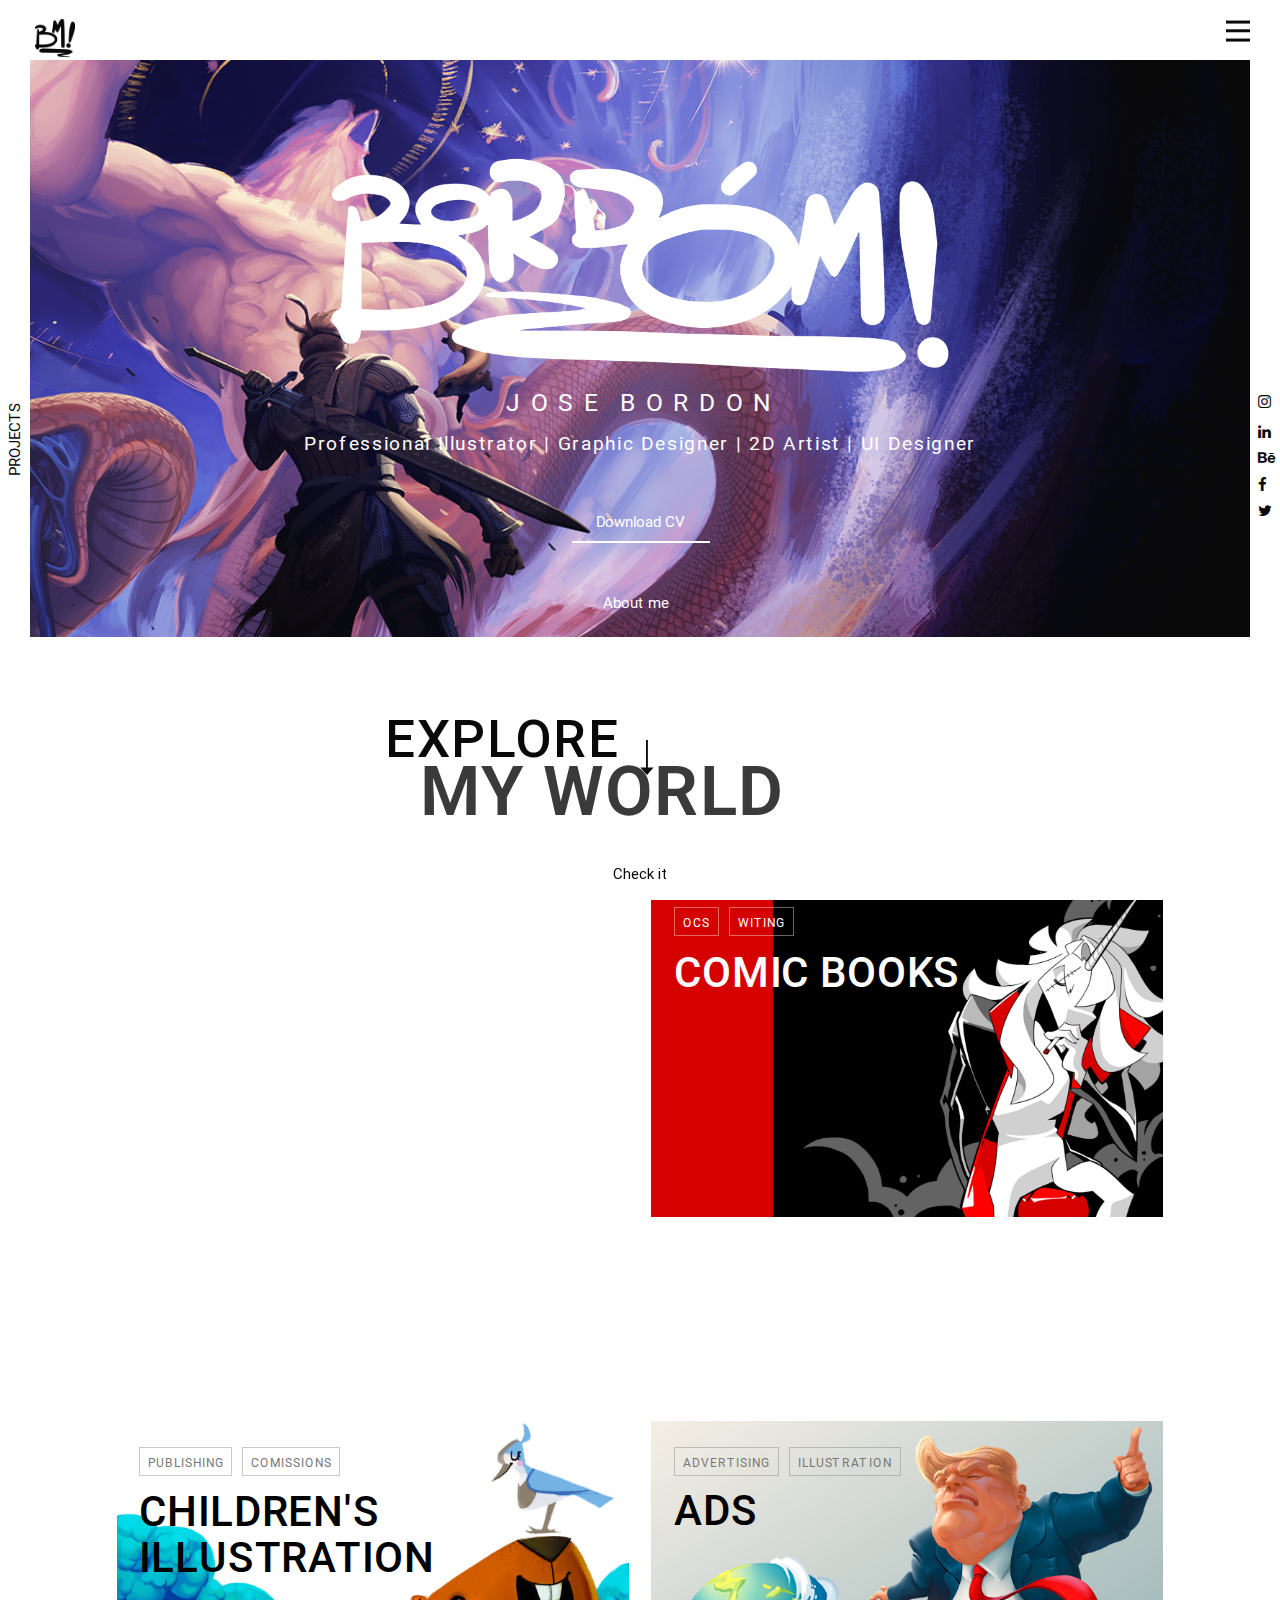
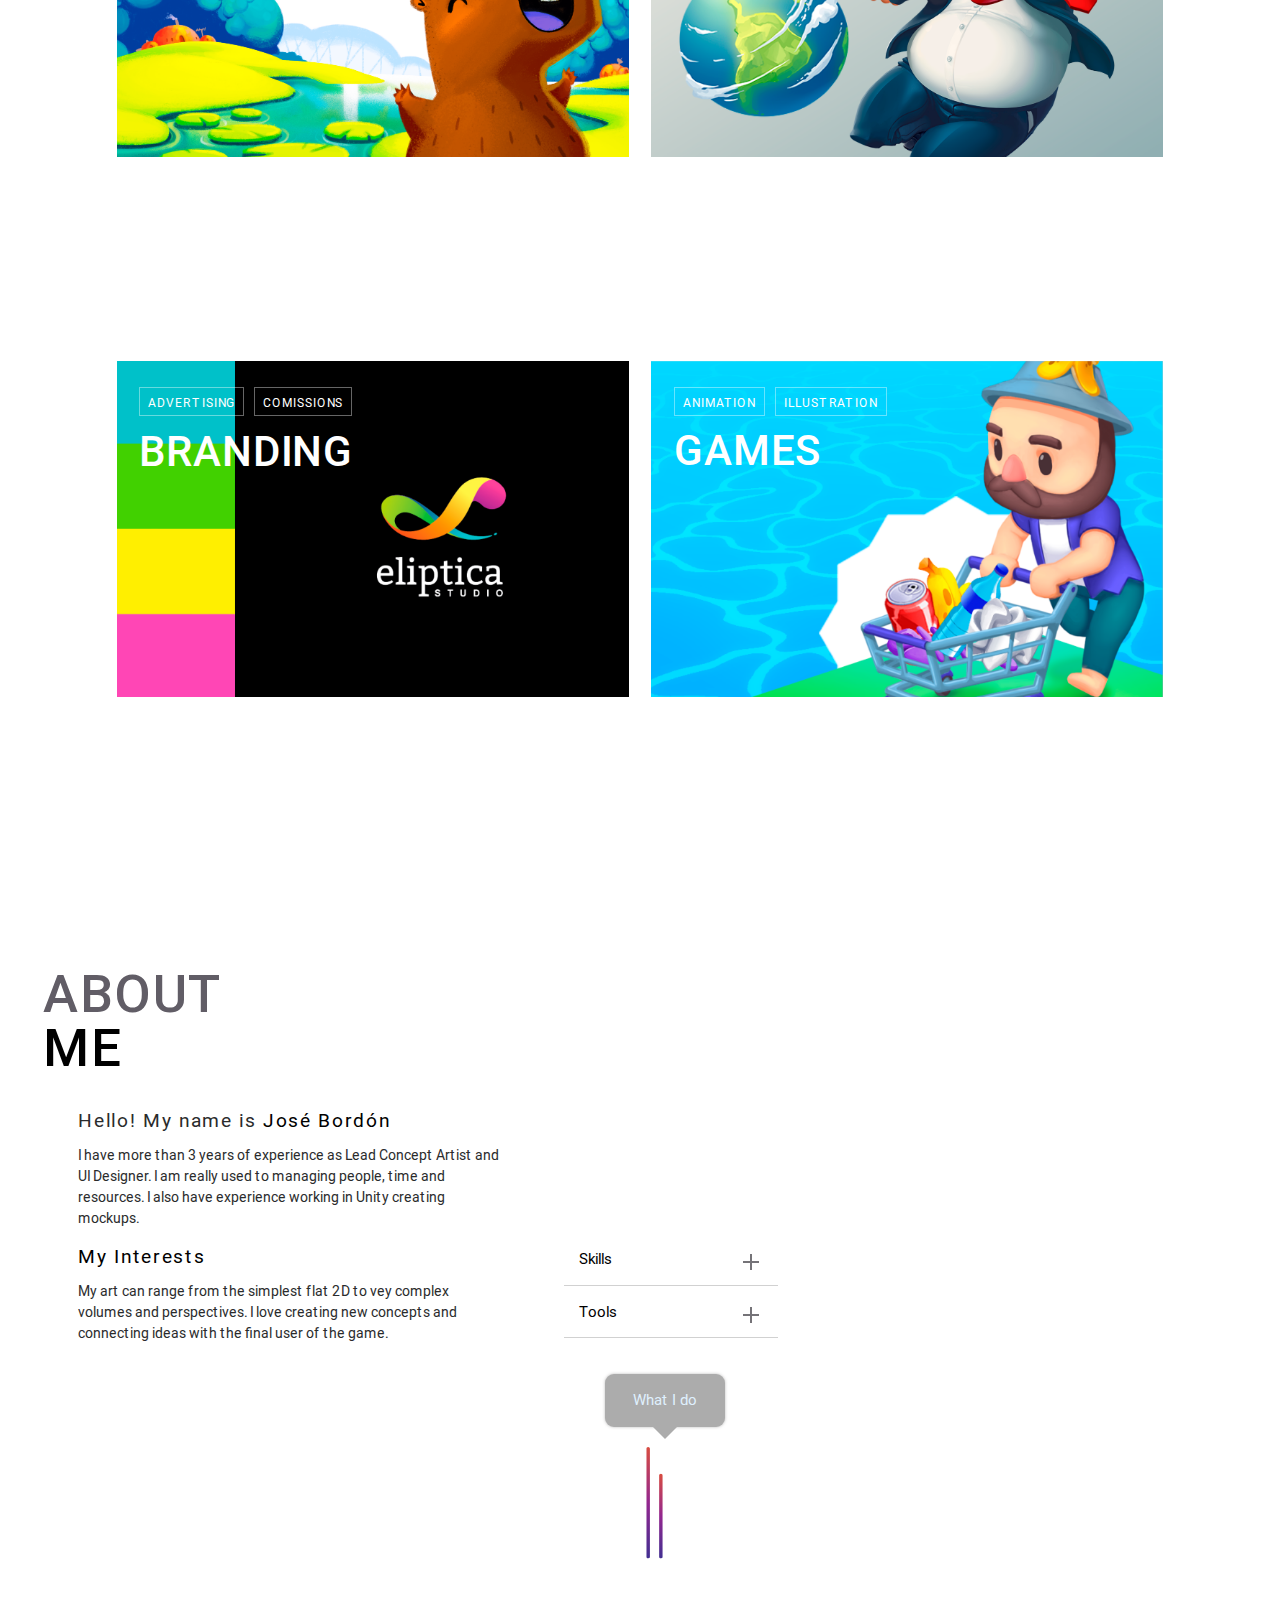
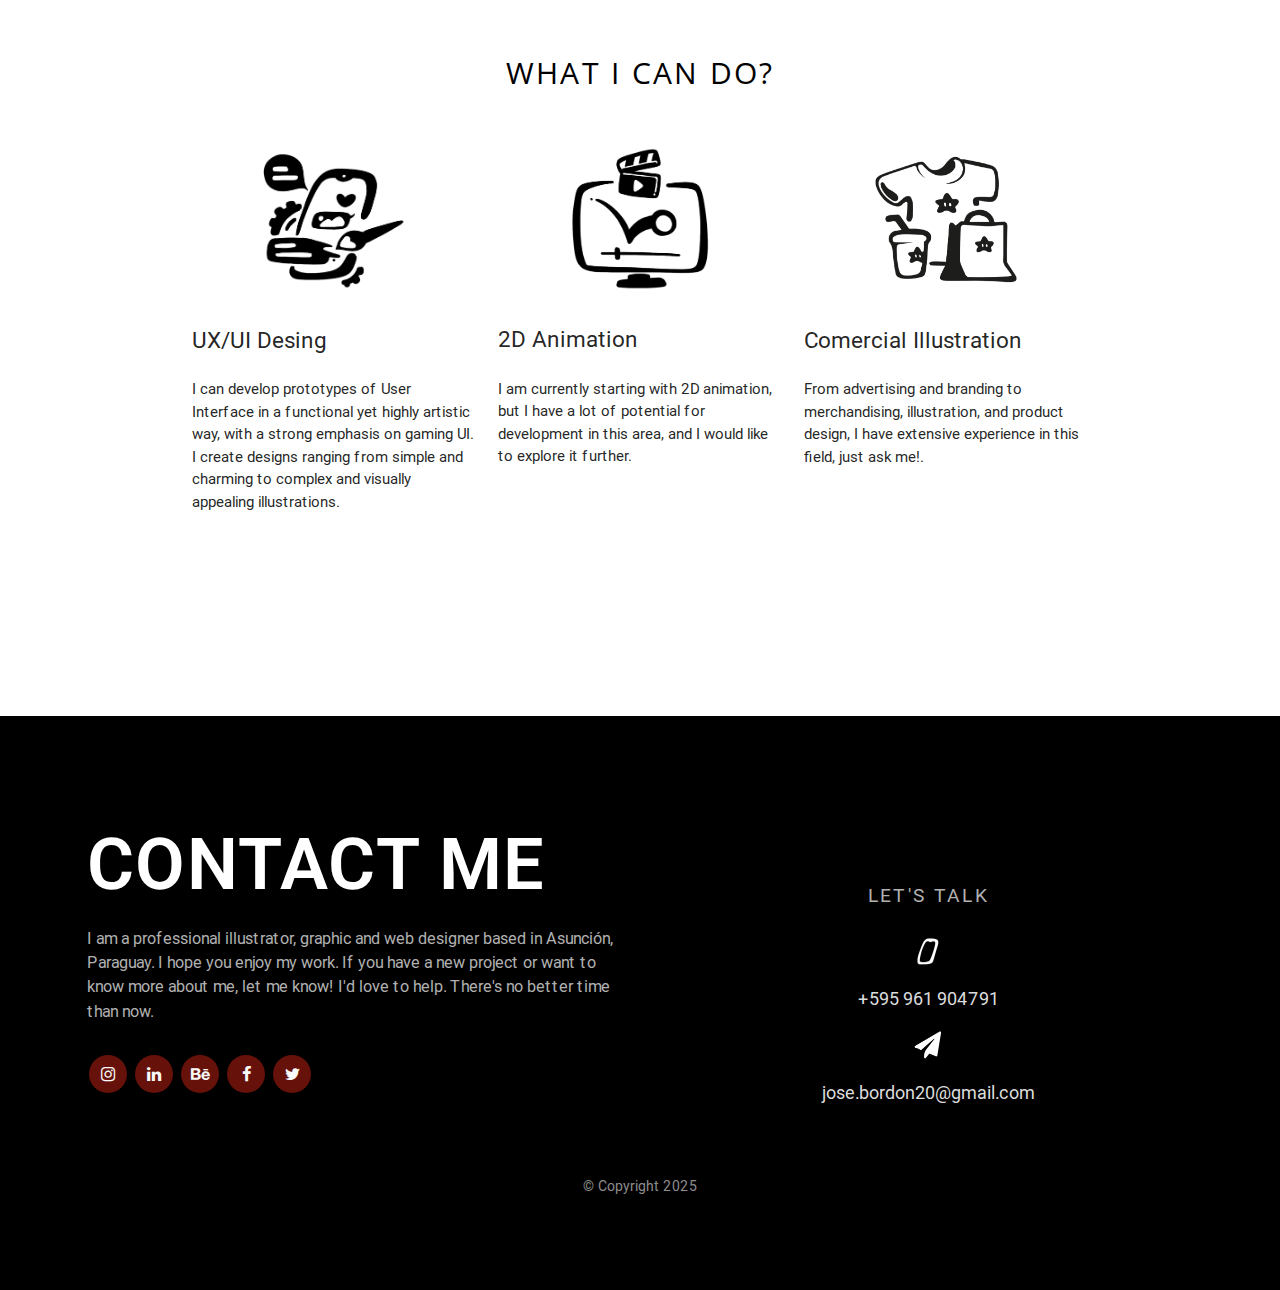
==== commit 4abf8bf7: "cambios" ====
--- a/index.html
+++ b/index.html
@@ -74,7 +74,9 @@
         </div>
       </div>
     </div>
-    <div class="hero-wrapper"></div>
+    <div class="hero-wrapper">
+      
+    </div>
 
 
     <!--ASIDE NAV OFF CANVAS-->
@@ -130,8 +132,10 @@
     </div>
 
     <div class="container-flex">
+    
       <div class="hero-content">
         <div class="col s12 hero-text">
+         
           <img src="img/BORDOM-GRANDE.png" class="name-lettering responsive-img" width="">
           <h5 class="animated fadeInUp">
             <span class="letter">J</span>
@@ -197,7 +201,7 @@
     <div id="projects" class="projects">
       <div class="container">
         <div class="p-bottom">
-          <h2>EXPLORE MY WORLD</h2>
+          <h2><span>EXPLORE</span>MY WORLD</h2>
         </div>
       </div>
       <div class="container-p paddingb0">
--- a/css/estilos.css
+++ b/css/estilos.css
@@ -389,10 +389,7 @@
 	background-position: right 0px top 31%;
 	background-repeat: no-repeat;
 	z-index: 1;
-	height: 100vh;
-	display: flex;
-	justify-content: center;
-	align-items: center;
+
 }
 
 .hero-wrapper {
@@ -408,12 +405,8 @@
 
 .hero-content {
 	text-align: center;
-	color: #fff;
-	position: absolute;
-	top: 50%;
-	left: 50%;
-	transform: translate(-50%, -50%);
-	width: 80%;
+	
+
 }
 
 .hero-text {
@@ -426,11 +419,13 @@
 	margin: 0 auto;
 	padding-top: 6rem;
 	position: relative;
-	width: 45%;
+	width: 55%;
 	display: block;
+	-webkit-animation: fadeIn 4s, slideInFromBottom 2s cubic-bezier(0.175, 0.885, 0.320, 1.275);
+	-moz-animation: fadeIn 4s, slideInFromBottom 2s cubic-bezier(0.175, 0.885, 0.320, 1.275);
+	-ms-animation: fadeIn 4s, slideInFromBottom 2s cubic-bezier(0.175, 0.885, 0.320, 1.275);
+	-o-animation: fadeIn 4s, slideInFromBottom 2s cubic-bezier(0.175, 0.885, 0.320, 1.275);
 	animation: fadeIn 4s, slideInFromBottom 2s cubic-bezier(0.175, 0.885, 0.320, 1.275);
-	max-width: 100%;
-	height: auto;
 }
 
 .hero-text h4 {
@@ -465,10 +460,11 @@
 
 .links-header .link-left,
 .links-header .link-right {
+	display: inline-block;
 	width: 50%;
 	margin-left: auto;
-	float: left;
 	color: white;
+	
 }
 
 .links-header a {
@@ -708,7 +704,7 @@
 }
 
 .hero-project {
-	background: linear-gradient(0deg, #ffffff 0%, #8c62c3 100%);
+	background: linear-gradient(0deg, #ffffff 0%, #000);
 	background-size: cover;
 	width: 100%;
 	height: 100%;
@@ -728,7 +724,7 @@
 .projects h2 span {
 	display: block;
 	font-size: 3.5rem;
-	color: #e7e7e5;
+	color: #000;
 	line-height: 0.8;
 	font-weight: 500;
 	position: absolute;
@@ -819,6 +815,7 @@
 	margin: 5rem 0 0 0;
 	width: 62%;
 	float: left;
+	
 }
 
 .img-projects {
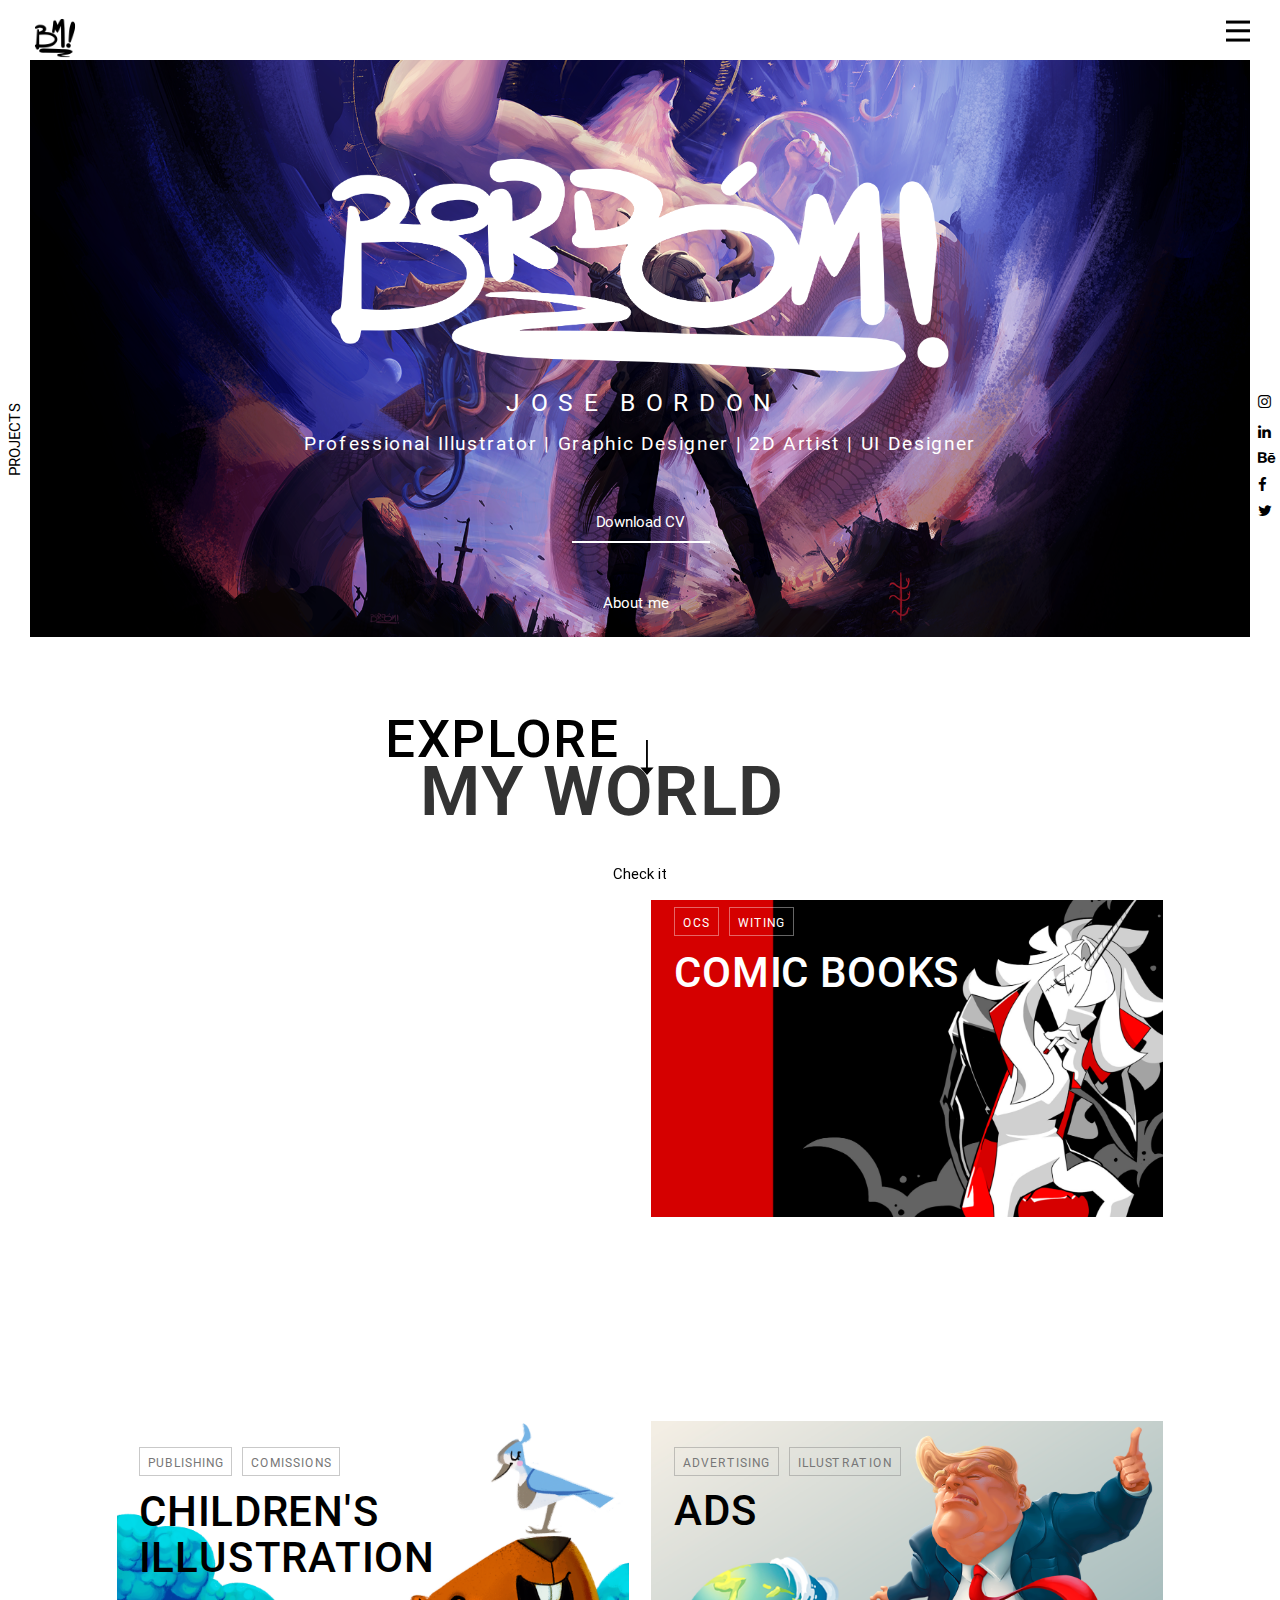
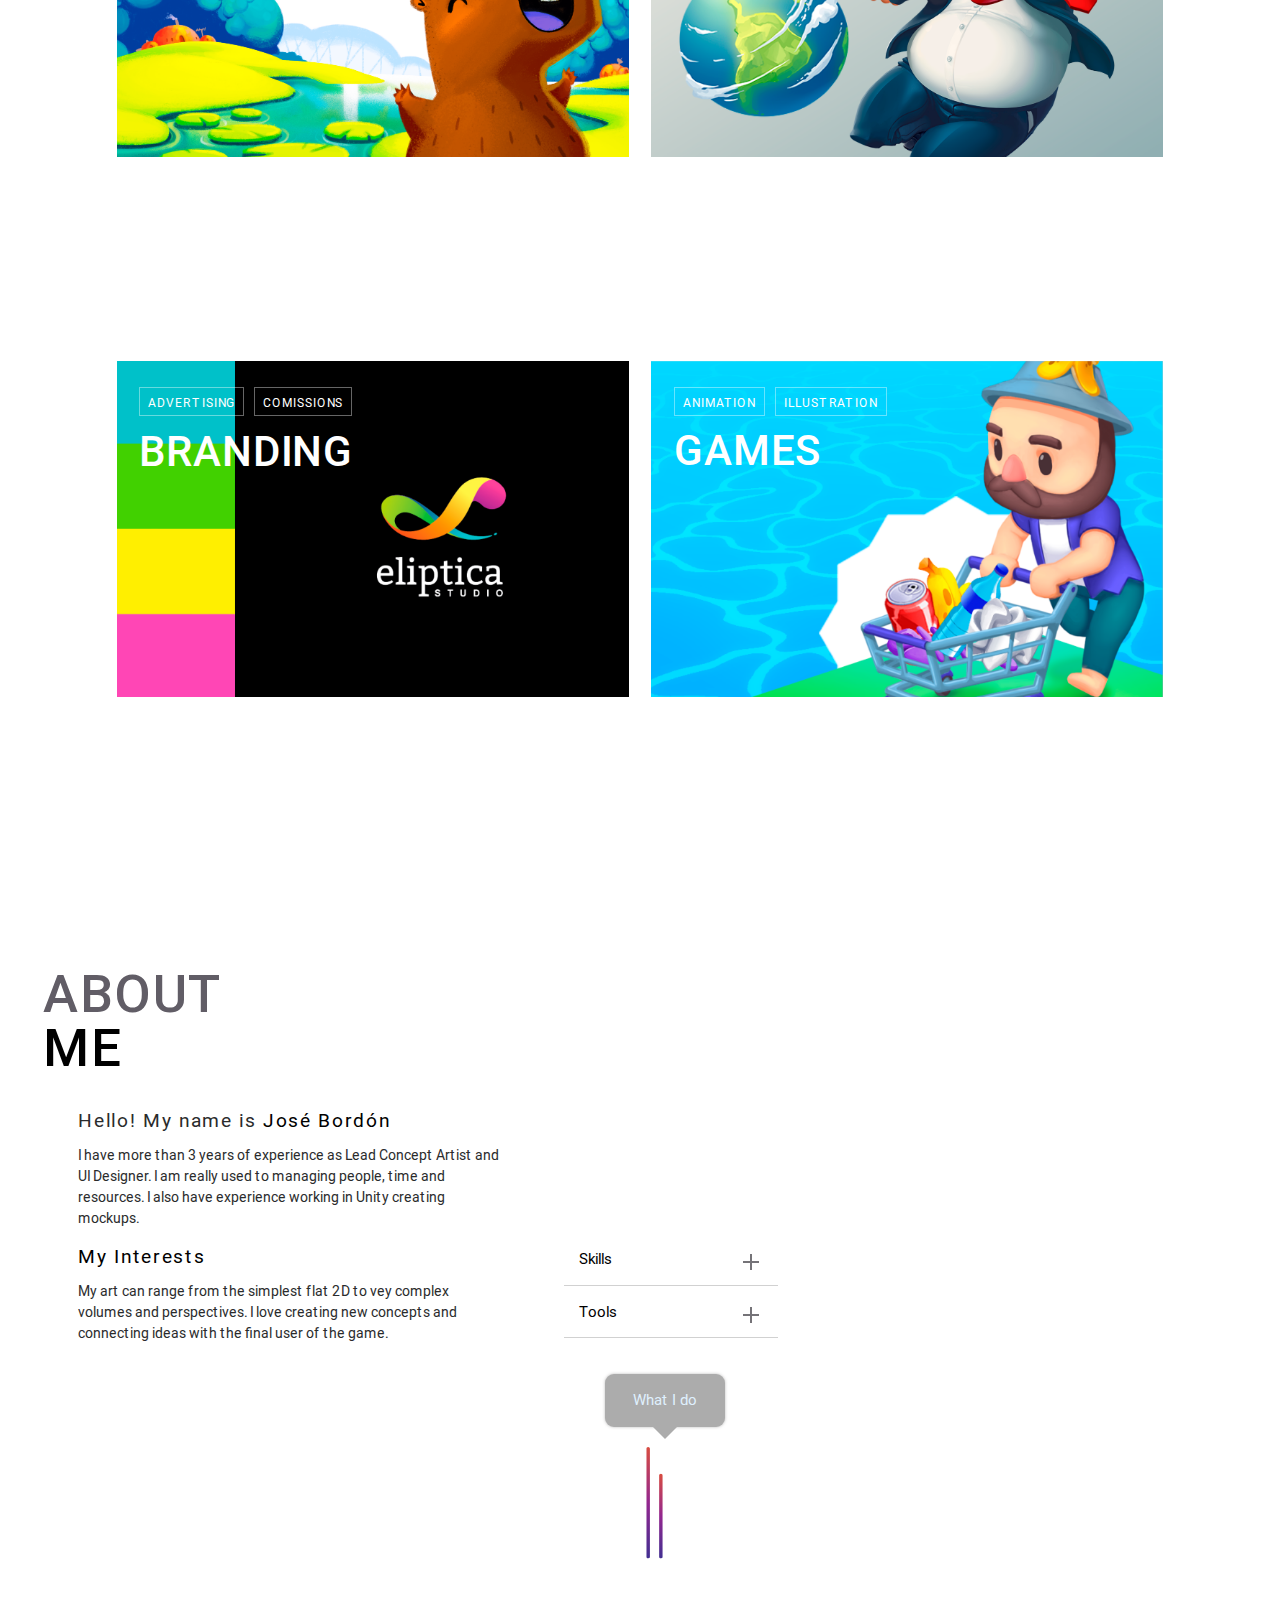
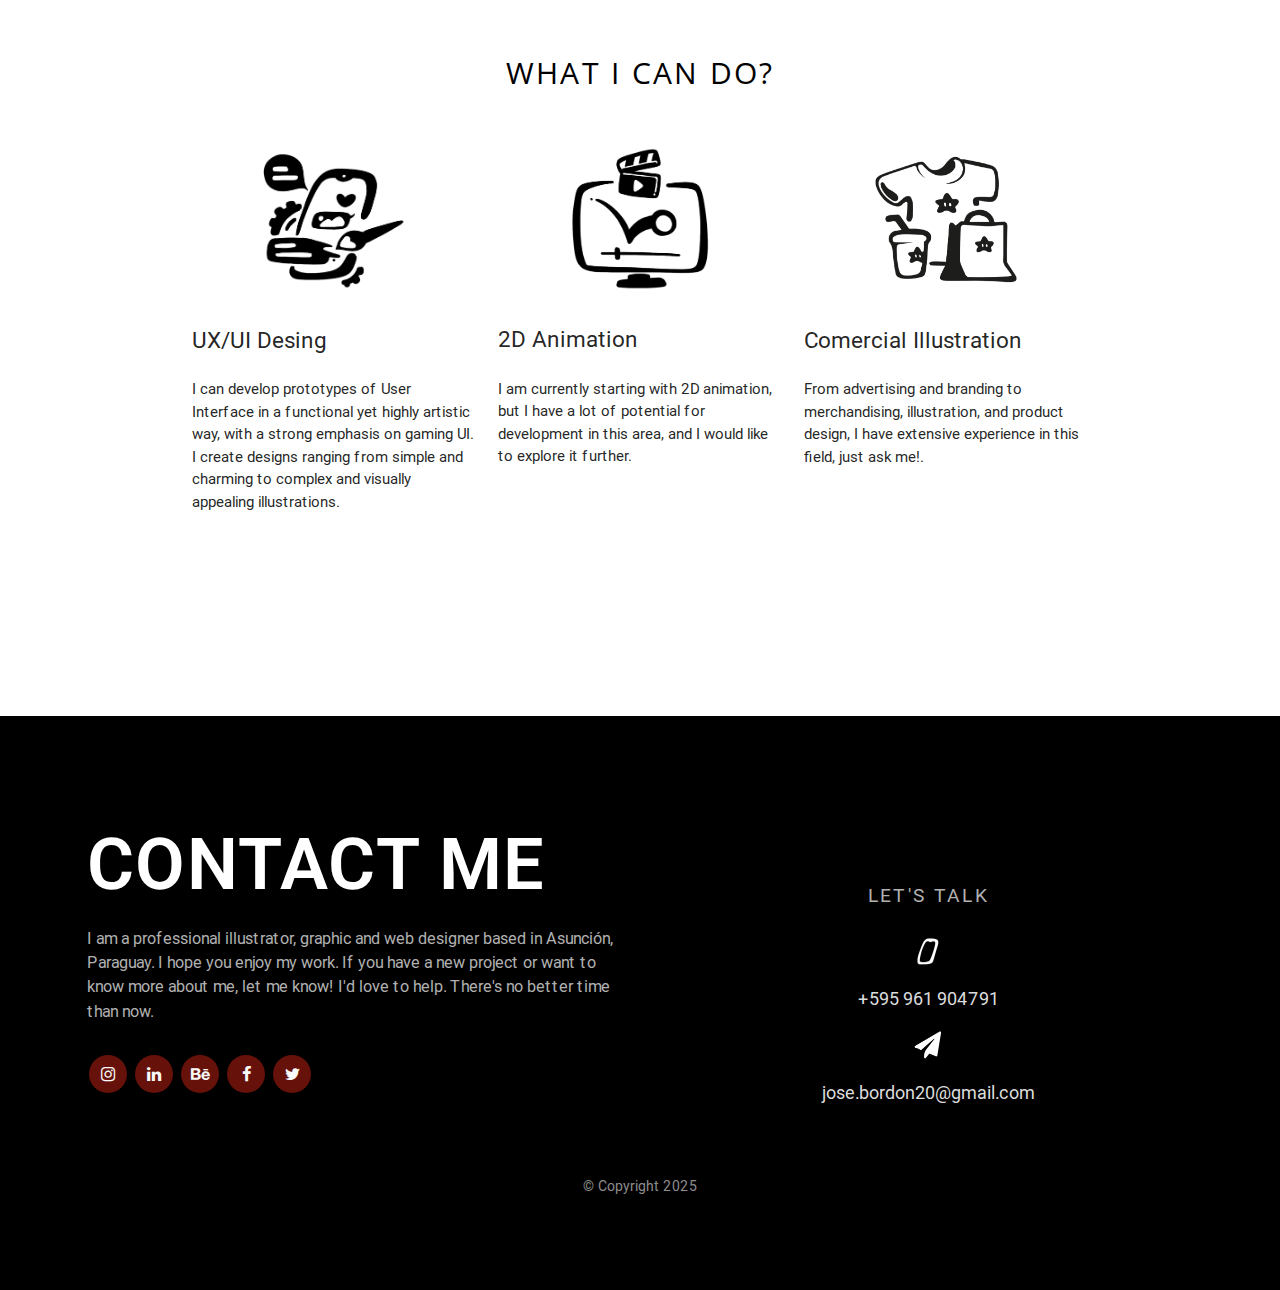
==== commit dfef25e4: "cambios" ====
--- a/index.html
+++ b/index.html
@@ -183,6 +183,7 @@
       </div> -->
     </div>
   </header>
+  
 
 
         <div class="scrolld-header">
--- a/css/estilos.css
+++ b/css/estilos.css
@@ -382,8 +382,9 @@
 
 /* Sección Hero */
 .hero {
+	
 	background-image: url('../img/ABRAXXAS-copia.png');
-	background-size: cover;
+	background-size: 100% 100%;
 	position: relative;
 	background-attachment: fixed;
 	background-position: right 0px top 31%;
@@ -393,7 +394,10 @@
 }
 
 .hero-wrapper {
-	background: #f7f7f700;
+	/* background: #f7f7f700; */
+    background-image: url('../img/ABRAXXAS-copia.png');
+	background-size:  100% 100%;
+	position: center;
 	opacity: .90;
 	position: absolute;
 	top: 0;
@@ -405,8 +409,6 @@
 
 .hero-content {
 	text-align: center;
-	
-
 }
 
 .hero-text {
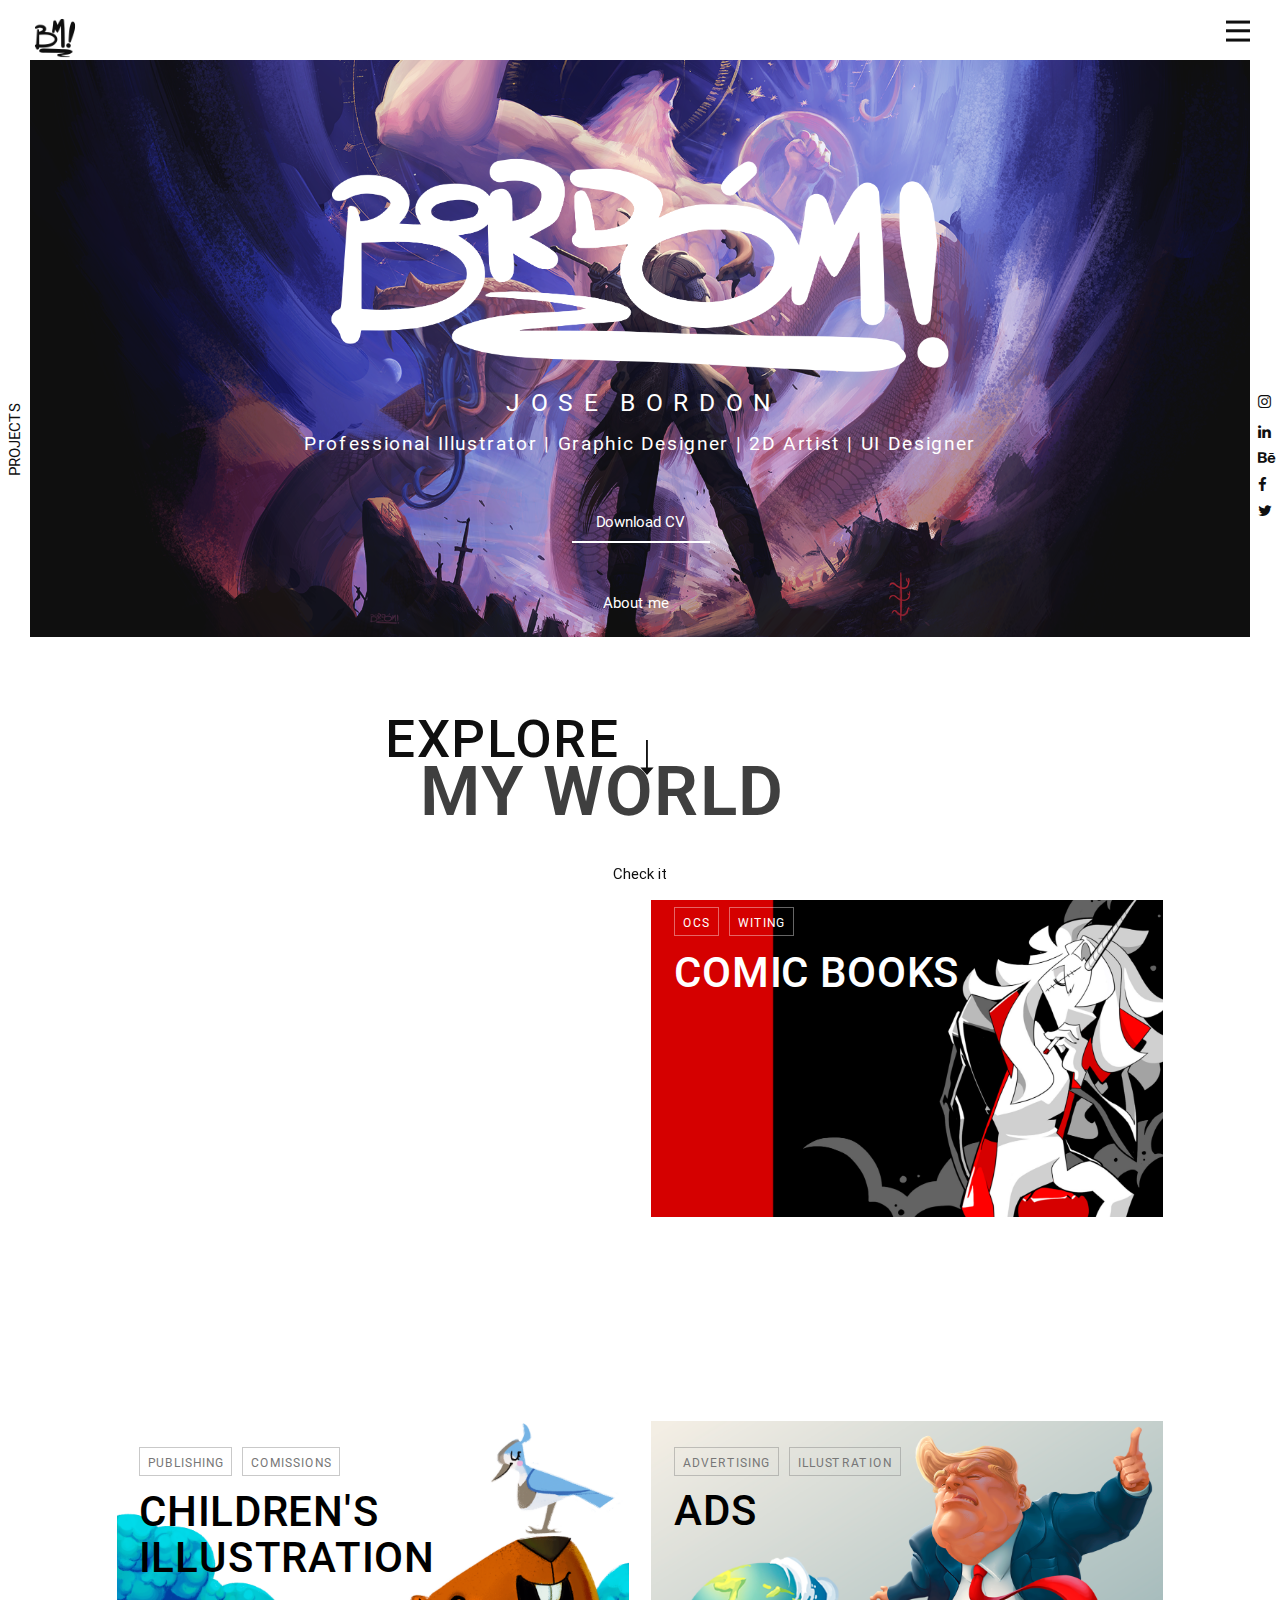
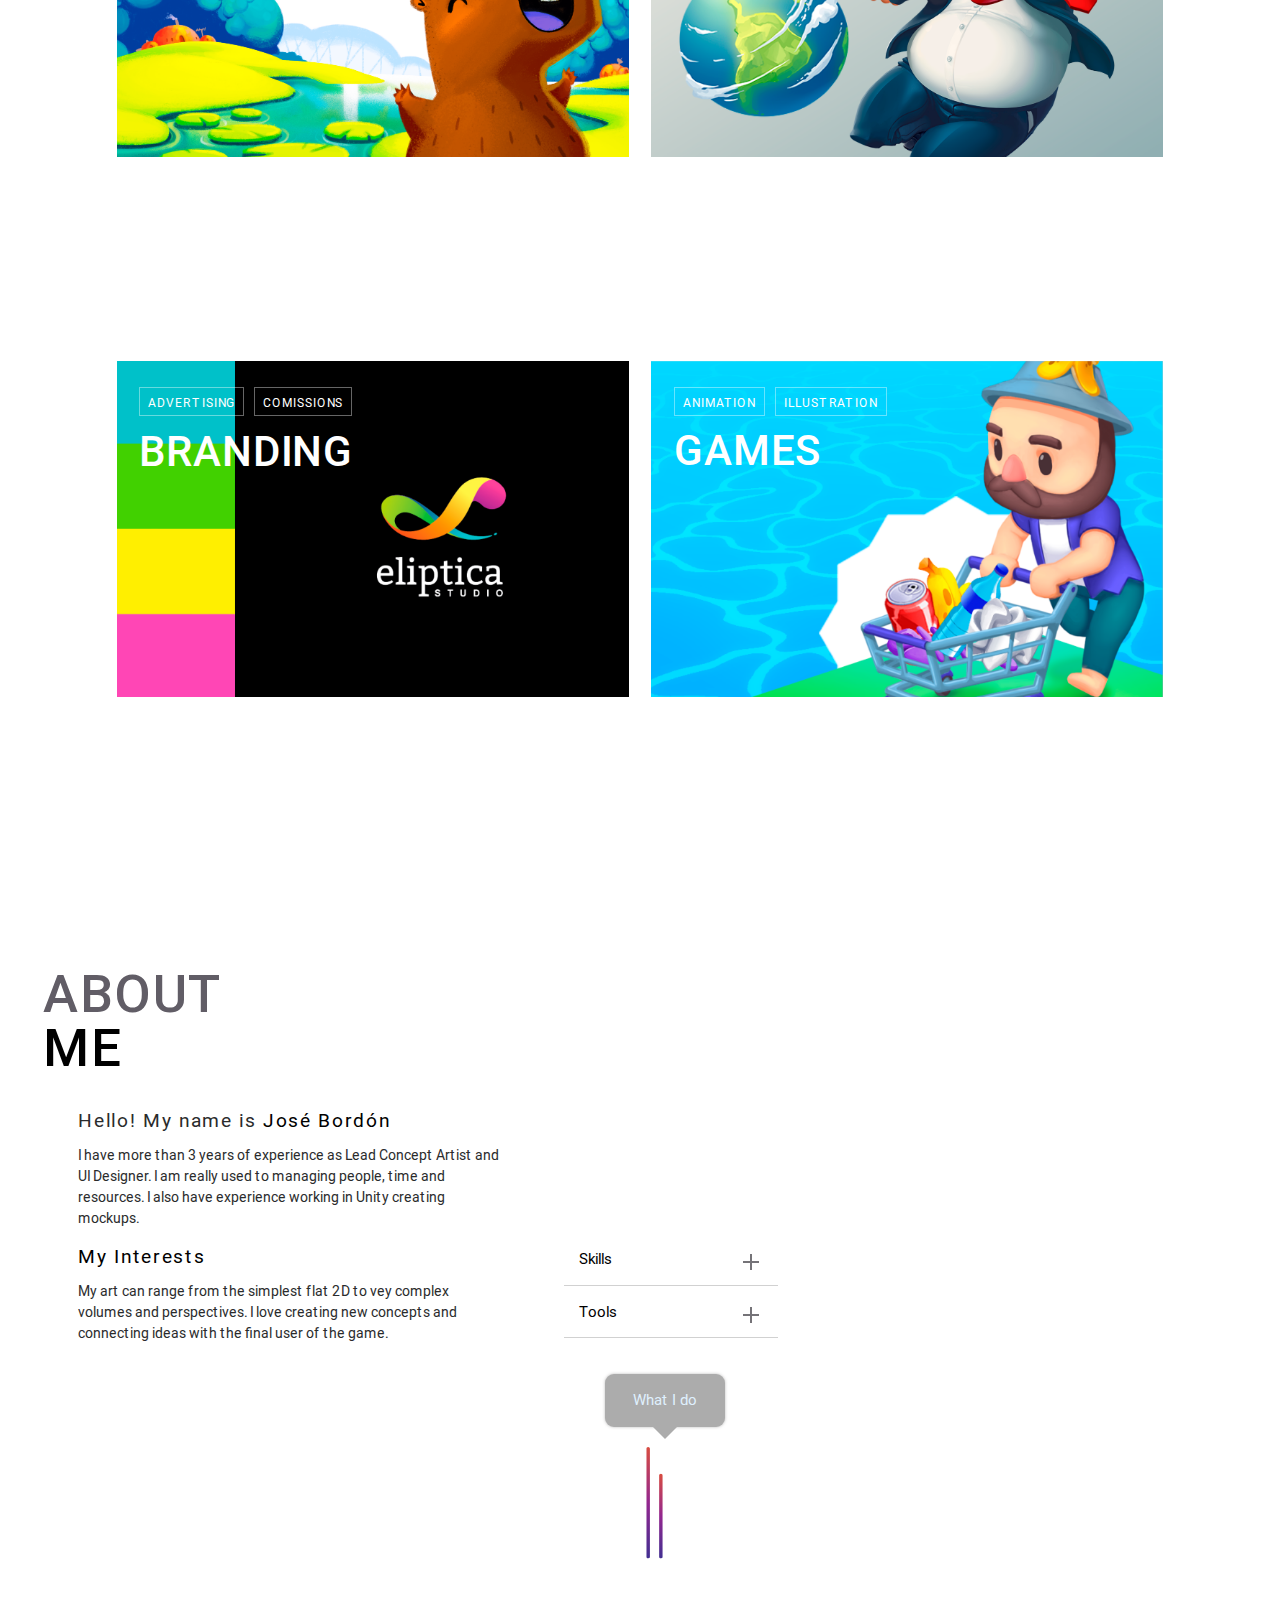
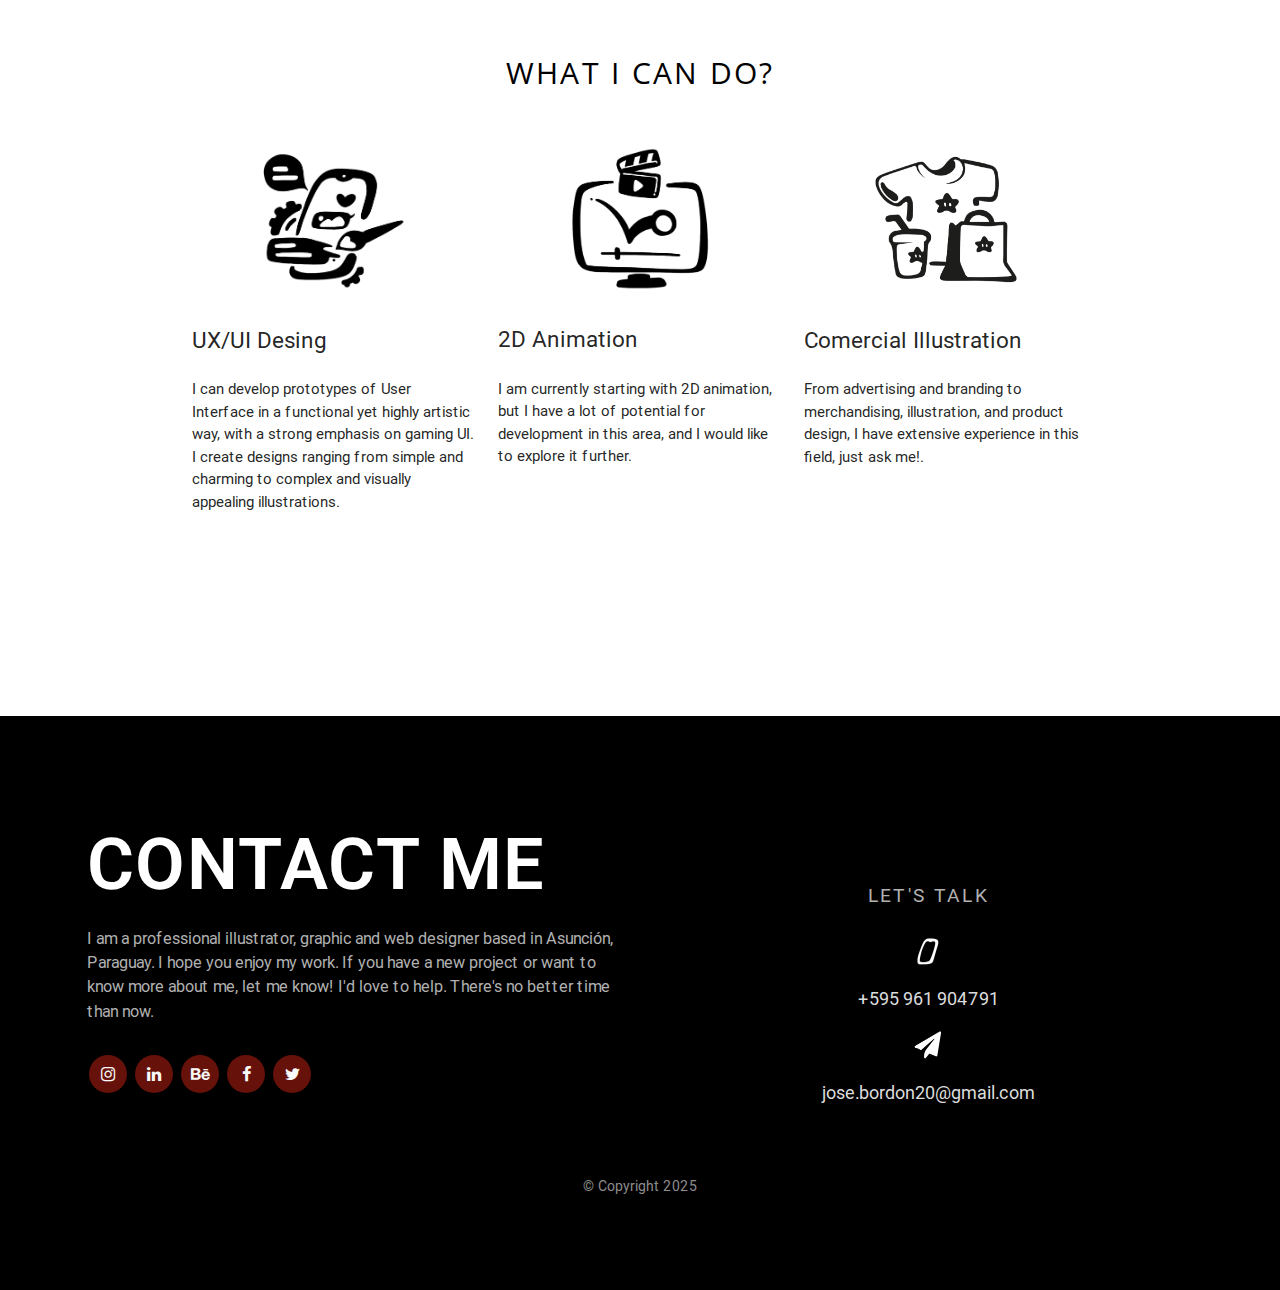
==== commit f950b4a5: "CAMBIOS" ====
--- a/index.html
+++ b/index.html
@@ -75,7 +75,6 @@
       </div>
     </div>
     <div class="hero-wrapper">
-      
     </div>
 
 
@@ -221,7 +220,7 @@
                     <i class="material-icons">trending_flat</i>
                   </a>
                 </div>
-                <a href="https://www.behance.net/gallery/212201457/CONCEPT-ART/" target="_blank">
+                <a href="https://www.behance.net/gallery/212201457/CONCEPT-ART" target="_blank">
                   <img src="img/2.png" class="responsive-img" width="">
                   <div class="link-p"><i class="material-icons">link</i></div>
                 </a>
@@ -243,7 +242,7 @@
                     <i class="material-icons">trending_flat</i>
                   </a>
                 </div>
-                <a href="https://www.behance.net/gallery/212973425/COMICBOOKS" target="_blank">
+                <a href="https://www.behance.net/gallery/212201457/COMICBOOKS" target="_blank">
                   <img src="img/1.png" class="responsive-img" width="">
                   <div class="link-p"><i class="material-icons">link</i></div>
                 </a>
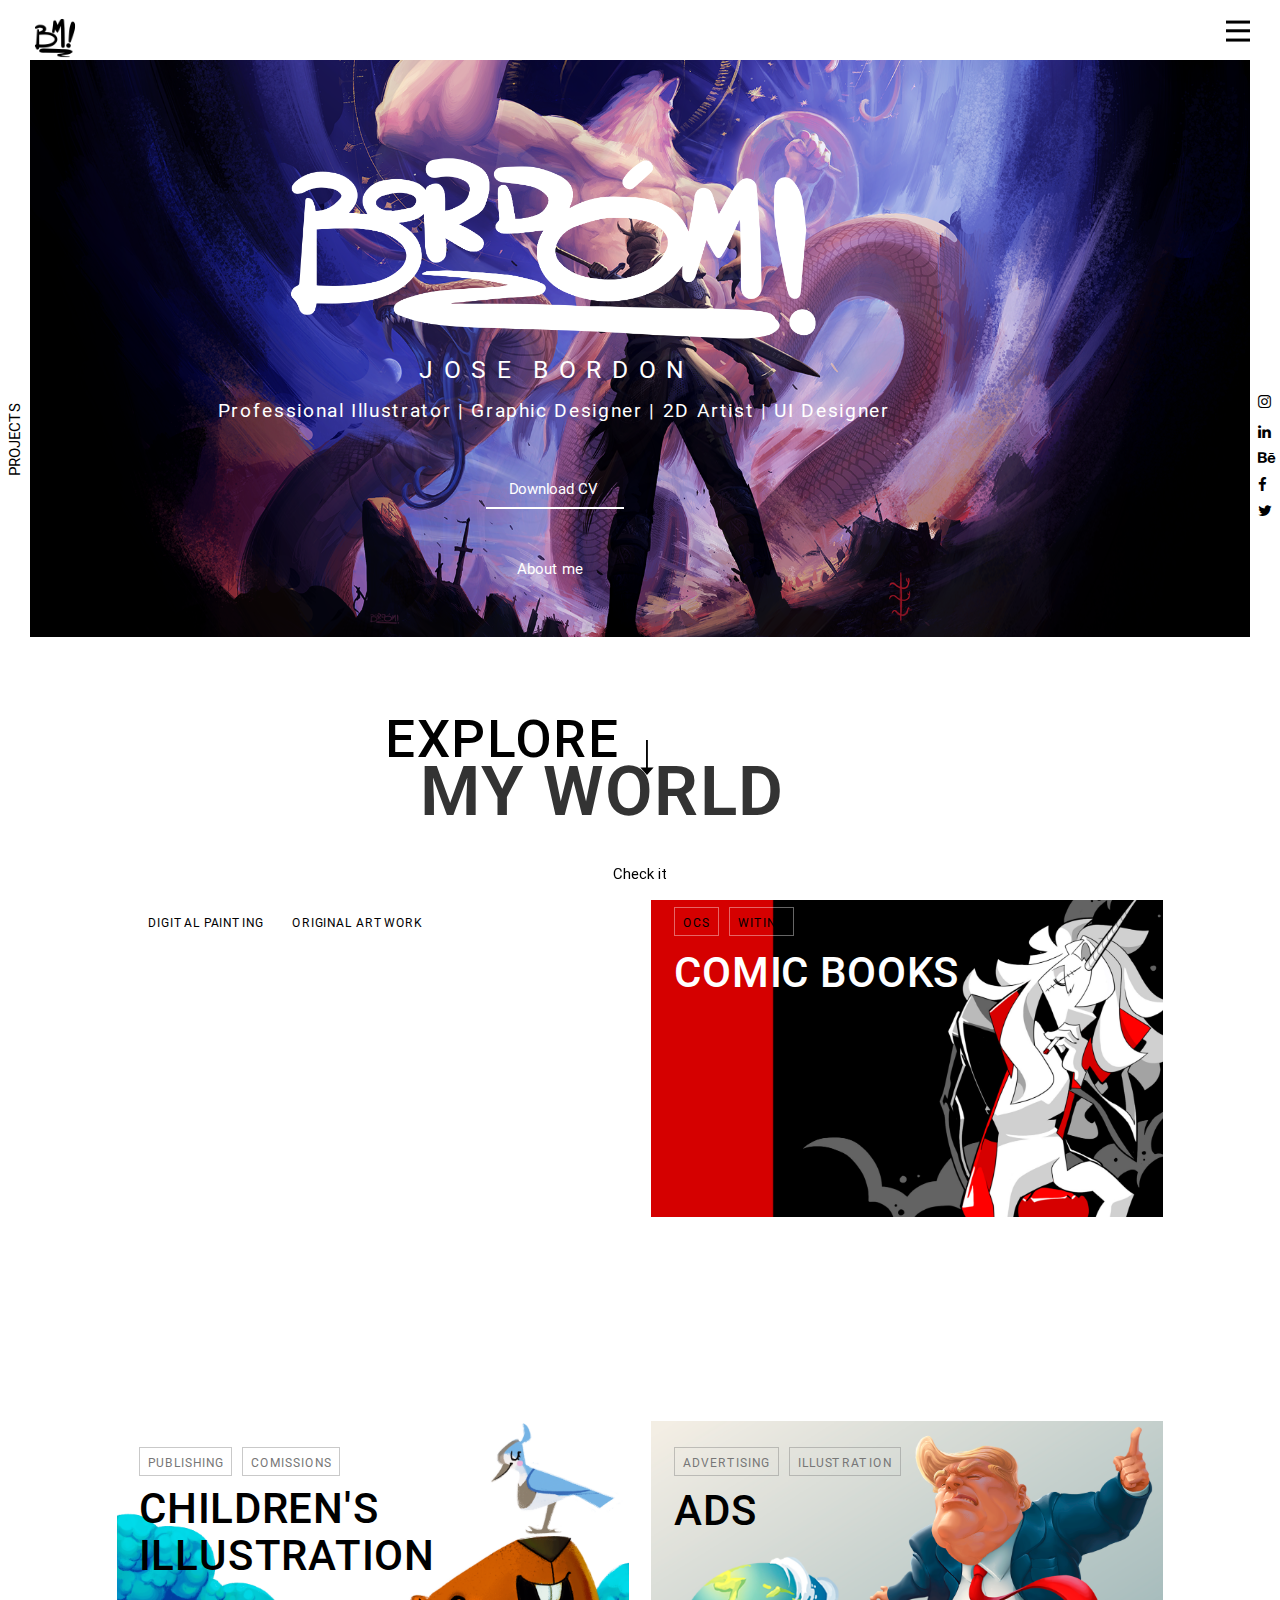
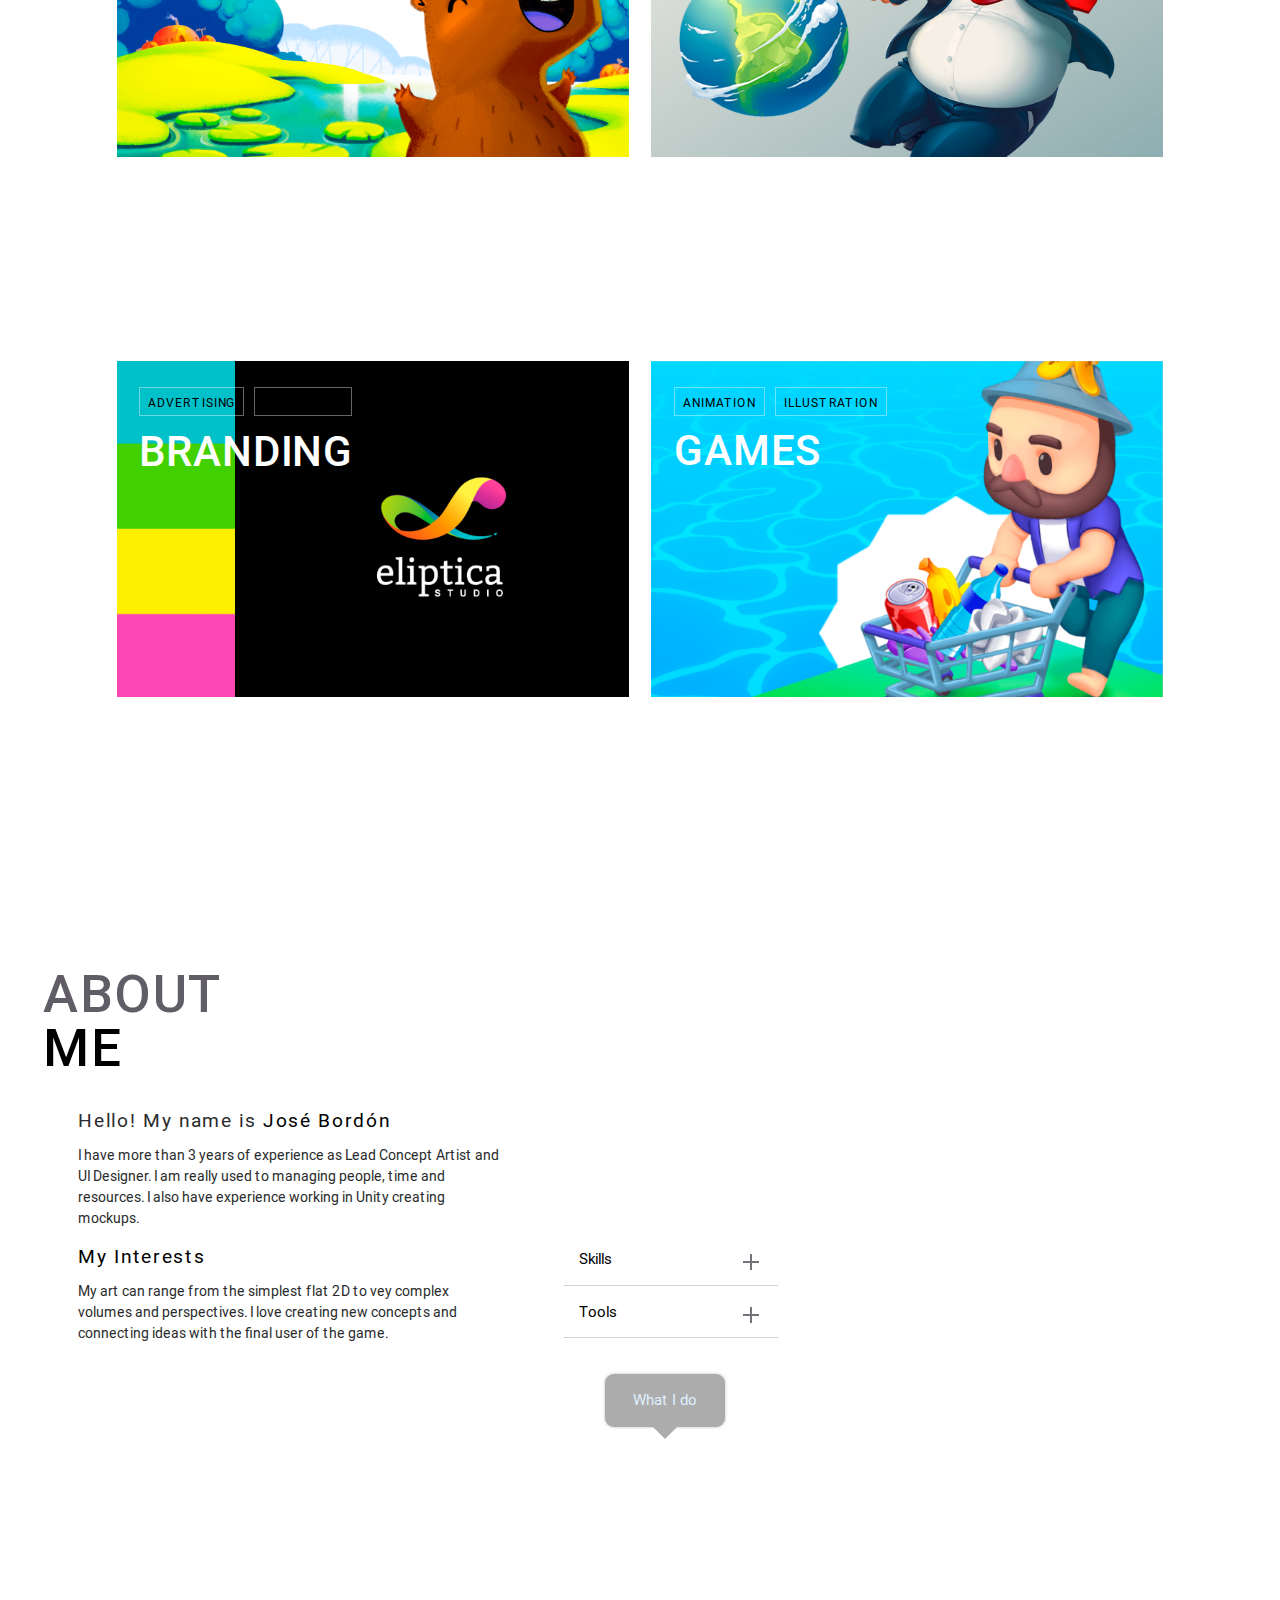
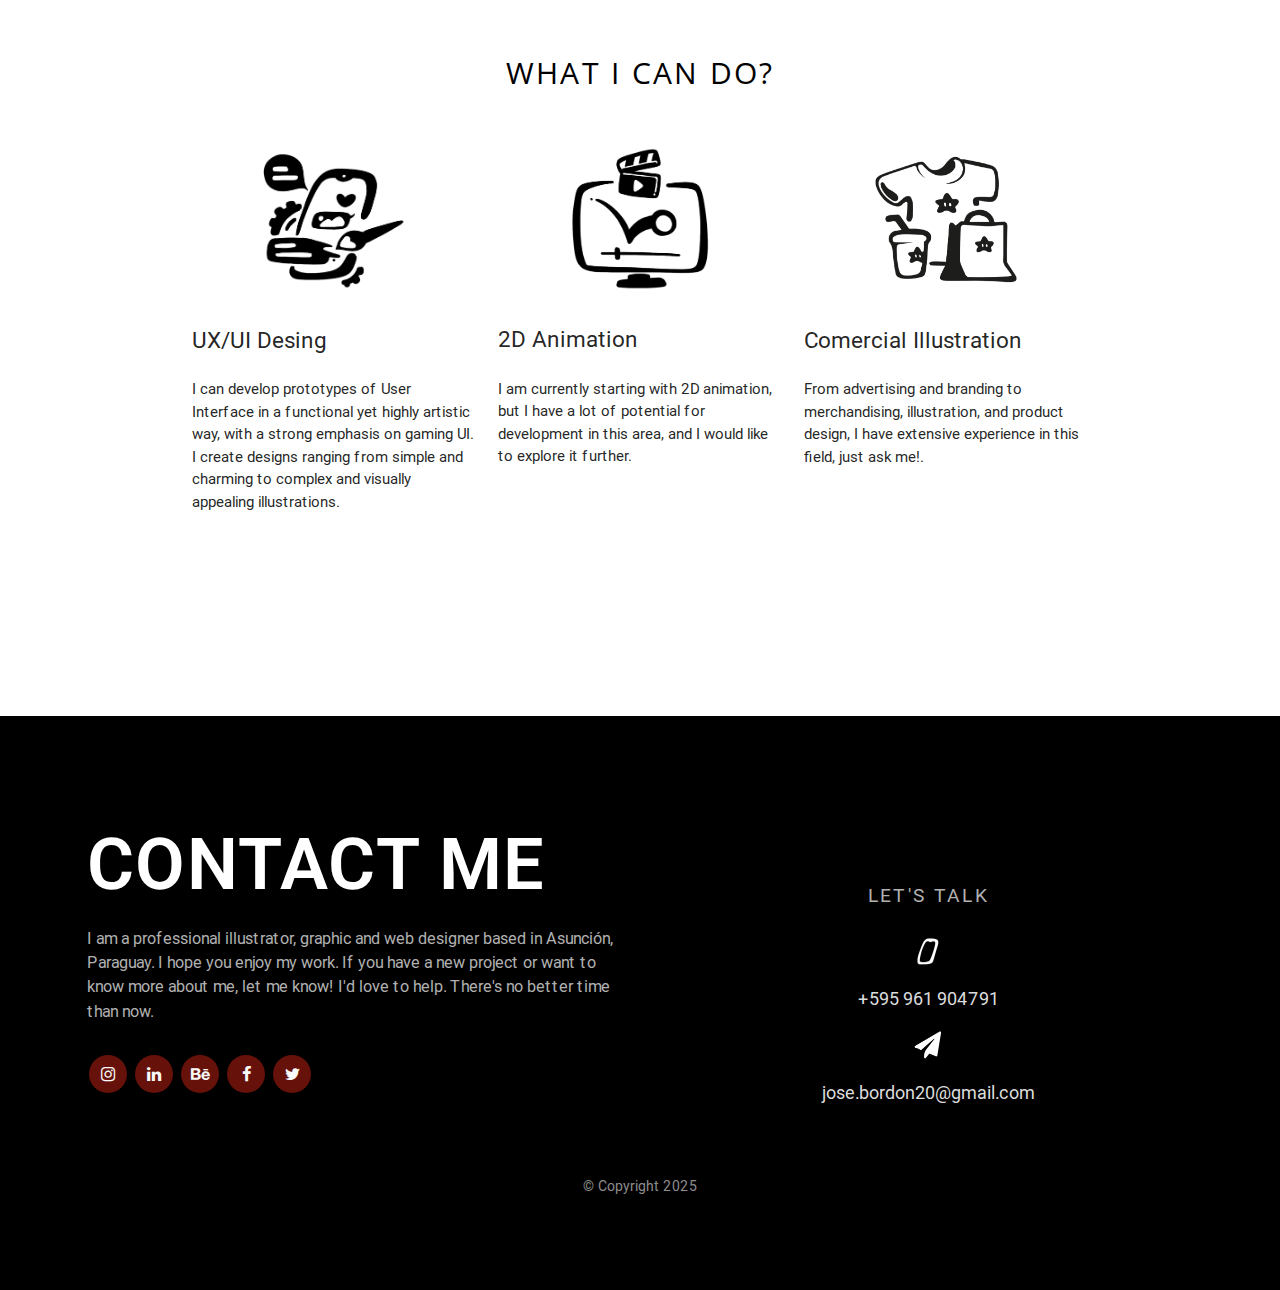
==== commit 5aa81319: "cambios" ====
--- a/index.html
+++ b/index.html
@@ -4,10 +4,9 @@
 <head>
   <meta charset="utf-8">
   <meta name="viewport" content="width=device-width, initial-scale=1, maximum-scale=1.0" />
-  <!--Importar la fuente de los íconos de Google-->
+
   <link href="https://fonts.googleapis.com/icon?family=Material+Icons" rel="stylesheet">
-  <!--Importar la hojas de estilos de materialize css-->
-
+  
   <link href="css/materialize.css" type="text/css" rel="stylesheet" media="screen,projection" />
 
   <link rel="stylesheet" href="css/estilos.css" type="text/css">
@@ -24,16 +23,13 @@
   <meta property="og:description" content="Professional Illustrator">
   <meta property="og:locale" content="es_PY" />
 
-  <!-- Font Awesome -->
   <link rel="stylesheet" href="https://cdnjs.cloudflare.com/ajax/libs/font-awesome/4.7.0/css/font-awesome.min.css">
 
-  <!-- Google fonts -->
   <link rel="icon" href="img/BM-WHITE.png" sizes="16x16">
   <link href="https://fonts.googleapis.com/css?family=Frank+Ruhl+Libre|Roboto" rel="stylesheet">
   <link href="https://fonts.googleapis.com/css?family=Abril+Fatface|Open+Sans|Raleway|Roboto" rel="stylesheet">
 
 </head>
-
 
 <div id="preloader">
   <div id="status">&nbsp;</div>
@@ -49,14 +45,14 @@
     <div class="body-border-left hide-on-med-and-down"><a href="#projects" class="">Projects</a></div>
     <div class="body-border-right hide-on-med-and-down"><a href="" class=""></a>
       <div id="nav-social" class="icon-social-right hide-on-med-and-down">
-        <a href="https://github.com/andreacdlr" target="_blank" class="link-social-fix icon-social-reverse"><i
+        <a href="https://www.instagram.com/__bordom__/" target="_blank" class="link-social-fix icon-social-reverse"><i
             class="fa fa-instagram" aria-hidden="true"></i></a>
-        <a href="https://pe.linkedin.com/in/andreacruces" target="_blank" class="link-social-fix icon-social-reverse"><i
-            class="fa fa-linkedin" aria-hidden="true"></i></a>
-        <a href=""><i class="fa fa-behance" aria-hidden="true"></i></a>
-        <a href="https://www.facebook.com/andrea.crucesdelaroca" target="_blank"
+        <a href="https://www.linkedin.com/in/jose-bordon/" target="_blank"
+          class="link-social-fix icon-social-reverse"><i class="fa fa-linkedin" aria-hidden="true"></i></a>
+        <a href="https://www.behance.net/josebordone63d?locale=es_ES"><i class="fa fa-behance" aria-hidden="true"></i></a>
+        <a href="https://www.facebook.com/profile.php?id=100081259063433&locale=es_LA" target="_blank"
           class="link-social-fix icon-social-reverse"><i class="fa fa-facebook" aria-hidden="true"></i></a>
-        <a href=""><i class="fa fa-twitter" aria-hidden="true"></i></a>
+        <a href="https://x.com/JBordon91"><i class="fa fa-twitter" aria-hidden="true"></i></a>
         <a href=""><i class="fa fa-discord" aria-hidden="true"></i></a>
       </div>
     </div>
@@ -76,7 +72,6 @@
     </div>
     <div class="hero-wrapper">
     </div>
-
 
     <!--ASIDE NAV OFF CANVAS-->
     <div class="nav-toggle">
@@ -101,22 +96,17 @@
         </ul>
         <div class="bottom-info">
           <div>
-            <a href="https://github.com/andreacdlr" target="_blank" class=""><i class="fa fa-instagram"
+            <a href="https://www.instagram.com/__bordom__/" target="_blank" class=""><i class="fa fa-instagram"
                 aria-hidden="true"></i></a>
-            <a href="https://pe.linkedin.com/in/andreacruces" target="_blank" class=""><i class="fa fa-linkedin"
+            <a href="https://www.linkedin.com/in/jose-bordon/" target="_blank" class=""><i class="fa fa-linkedin"
                 aria-hidden="true"></i></a>
-            <a href=""><i class="fa fa-behance" aria-hidden="true"></i></a>
-            <!--<a href=""><i class="fa fa-dribbble" aria-hidden="true"></i></a>-->
-            <!-- <a href="https://www.facebook.com/andrea.crucesdelaroca" target="_blank" class=""><i class="fa fa-facebook"
-                aria-hidden="true"></i></a>
-            <a href=""><i class="fa fa-x" aria-hidden="true"></i></a> -->
-            <!--<a href=""><i class="fa fa-pinterest-p" aria-hidden="true"></i></a>-->
+            <a href="https://www.behance.net/josebordone63d?locale=es_ES"><i class="fa fa-behance" aria-hidden="true"></i></a>
           </div>
         </div>
       </div>
     </aside>
     <div id="overlay" class="sidenavopen">
-    </div> 
+    </div>
 
     <div id="main-navbar">
       <div class="container-flex">
@@ -131,10 +121,10 @@
     </div>
 
     <div class="container-flex">
-    
+
       <div class="hero-content">
         <div class="col s12 hero-text">
-         
+
           <img src="img/BORDOM-GRANDE.png" class="name-lettering responsive-img" width="">
           <h5 class="animated fadeInUp">
             <span class="letter">J</span>
@@ -162,8 +152,7 @@
               </a>
             </div>
             <div class="link-right animated fadeInUp">
-            <a class="line-h42 c-white hide-on-small-only" href="#about">About me</a> 
-              
+              <a class="line-h42 c-white hide-on-small-only" href="#about">About me</a>
             </div>
             &nbsp;
           </div>
@@ -182,19 +171,17 @@
       </div> -->
     </div>
   </header>
-  
-
-
-        <div class="scrolld-header">
-        <a class="scroll-d hide-on-large-only " href="#projects"><span></span>Scroll Down</a>
-        <a href="#projects">
-          <svg x="0px" y="0px" width="14px" height="50px" viewBox="0 0 13.6 51.5"
-            style="transform: translate3d(0px, 0px, 0px);" xml:space="preserve">
-            <polygon id="XMLID_16_" class="st0" points="7.7,43.9 7.7,0 5.8,0 5.8,43.9 0,43.9 6.8,51.5 13.6,43.9 ">
-            </polygon>
-          </svg>
-        </a>
-      </div>
+
+  <div class="scrolld-header">
+    <a class="scroll-d hide-on-large-only " href="#projects"><span></span>Scroll Down</a>
+    <a href="#projects">
+      <svg x="0px" y="0px" width="14px" height="50px" viewBox="0 0 13.6 51.5"
+        style="transform: translate3d(0px, 0px, 0px);" xml:space="preserve">
+        <polygon id="XMLID_16_" class="st0" points="7.7,43.9 7.7,0 5.8,0 5.8,43.9 0,43.9 6.8,51.5 13.6,43.9 ">
+        </polygon>
+      </svg>
+    </a>
+  </div>
 
   <main>
     <!-- PROJECTS -->
@@ -251,7 +238,6 @@
           </div><!--fincol-l6-->
         </div><!--fin row-->
 
-
         <div class="row marginb0">
           <div class="col s12 m12 l6 ">
             <div class="card-col">
@@ -263,7 +249,7 @@
                     <div class="tag tag-grey">Comissions</div>
                   </div>
                   <a href="" target="_blank">
-                    <h2 class="black-text">CHILDREN'S ILLUSTRATION</h2>
+                    <h2 class="black-text">CHILDREN'S<br>ILLUSTRATION</h2>
                     <i class="material-icons">trending_flat</i>
                   </a>
                 </div>
@@ -357,7 +343,7 @@
               <div class="col s12 m12 l12">
                 <div class="intro text-about-color">
                   <div class="photo">
-                    <img src="img/fondo.png" alt="" class="responsive-img ">
+                    <img src="img/bb2.jpeg" alt="" class="responsive-img ">
                   </div>
                   <h4 class="marginTop0">Hello! My name is <span class="red-text">José Bordón</span></h4>
                   <p class="marginTop0">
@@ -413,7 +399,7 @@
         </div>
         <a href="#services" class="hide-on-med-and-down">
           <div class="con-tooltip uptooltip">
-            <img src="img/lines-paralelo.svg" alt="" class="responsive-img about-svg-arrow">
+            <img src="" alt="" class="responsive-img about-svg-arrow">
             <div class="tooltip">
               <p>What I do</p>
             </div>
@@ -456,7 +442,6 @@
               <p class="content-text">From advertising and branding to merchandising, illustration, and product design,
                 I have extensive experience
                 in this field, just ask me!.
-
               </p>
             </div>
           </div>
@@ -473,16 +458,14 @@
               project or want to know more about me, let me know! I'd love to help. There's no better time than now.
             </p>
             <div id="" class="icon-social-h">
-              <a href="https://instagram.com/andreacdlr" target="_blank" class="link-social-fix icon-social-reverse"><i
+              <a href="https://www.instagram.com/__bordom__/" target="_blank" class="link-social-fix icon-social-reverse"><i
                   class="fa fa-instagram" aria-hidden="true"></i></a>
-              <a href="https://pe.linkedin.com/in/andreacruces" target="_blank"
+              <a href="https://www.linkedin.com/in/jose-bordon/" target="_blank"
                 class="link-social-fix icon-social-reverse"><i class="fa fa-linkedin" aria-hidden="true"></i></a>
-              <a href=""><i class="fa fa-behance" aria-hidden="true"></i></a>
-              <!--<a href=""><i class="fa fa-dribbble" aria-hidden="true"></i></a>-->
-              <a href="https://www.facebook.com/andrea.crucesdelaroca" target="_blank"
+              <a href="https://www.behance.net/josebordone63d?locale=es_ES"><i class="fa fa-behance" aria-hidden="true"></i></a>
+              <a href="https://www.facebook.com/profile.php?id=100081259063433&locale=es_LA" target="_blank"
                 class="link-social-fix icon-social-reverse"><i class="fa fa-facebook" aria-hidden="true"></i></a>
-              <a href=""><i class="fa fa-twitter" aria-hidden="true"></i></a>
-              <!--<a href=""><i class="fa fa-pinterest-p" aria-hidden="true"></i></a>-->
+              <a href="https://x.com/JBordon91"><i class="fa fa-twitter" aria-hidden="true"></i></a>
             </div>
           </div>
           <div class="col s12 m5 l6 section-contact-information">
@@ -513,12 +496,10 @@
     </div>
 
   </main>
-  <!--Import jQuery before materialize.js-->
+  
   <script type="text/javascript" src="https://code.jquery.com/jquery-3.2.1.min.js"></script>
   <script type="text/javascript" src="js/materialize.min.js"></script>
   <script type="text/javascript" src="js/custom.js"></script>
-
-
 </body>
 
 </html>--- a/css/estilos.css
+++ b/css/estilos.css
@@ -2367,6 +2367,26 @@
 	background: #e7e7e5bd;
 	visibility: visible;
 }
+
+
+.tags-projects .tag-white {
+    color: black; 
+}
+
+.hoverp a .white-text {
+	color: black !important; /* Forzamos el cambio a negro */
+}
+
+.hoverp a i.material-icons {
+	color: black !important; /* Forzamos el cambio a negro */
+}
+
+.hoverp .description-p .white-text,
+.hoverp .projects h2, 
+.hoverp .projects h2 span {
+  color: black !important; /* Forzamos el cambio a negro */
+}
+
 
 .link-p {
 	visibility: hidden;
@@ -2583,4 +2603,8 @@
 /*hover ToolTip*/
 .uptooltip:hover {
 	transform: translateY(-6px);
-}+}
+
+
+  
+  --- a/css/queries.css
+++ b/css/queries.css
@@ -781,15 +781,18 @@
         position: relative;
         top: 0px;
         line-height: 0.9;
+       
     }
 
     .description-projects {
         padding-bottom: 3%;
+        
     }
 
     .more a {
         float: left;
         margin-top: -30px;
+        
     }
 
     .bcodedemo-small {
@@ -1109,7 +1112,7 @@
 
     .bg-purple {
         background-position: left;
-        background: #31274c;
+        background: #000;
     }
 
     .tags-projects div {
@@ -1551,16 +1554,25 @@
             width: 30%;
             /* Ajusta el ancho del contenido */
         }
-    }
-
-    /* Ajustes para pantallas más pequeñas que 600px */
-    @media screen and (max-width: 600px) {
-        .hero-content {
-            top: 10%;
-            /* Ajusta la posición vertical del contenido */
-            width: 20%;
-            /* Ajusta el ancho del contenido */
-        }
+
+         
+    }
+
+        /* Ajustes para pantallas más pequeñas que 600px */
+        @media screen and (max-width: 600px) {
+            .hero-content {
+                top: 10%;
+                /* Ajusta la posición vertical del contenido */
+                width: 20%;
+                /* Ajusta el ancho del contenido */
+            }
+        }
+
+
+
+
+
+
     }
 
     /* Ajustes para pantallas más grandes que 1245px */
@@ -1667,5 +1679,3 @@
             /* Ajusta el margen del elemento description-p i */
         }
     }
-
-}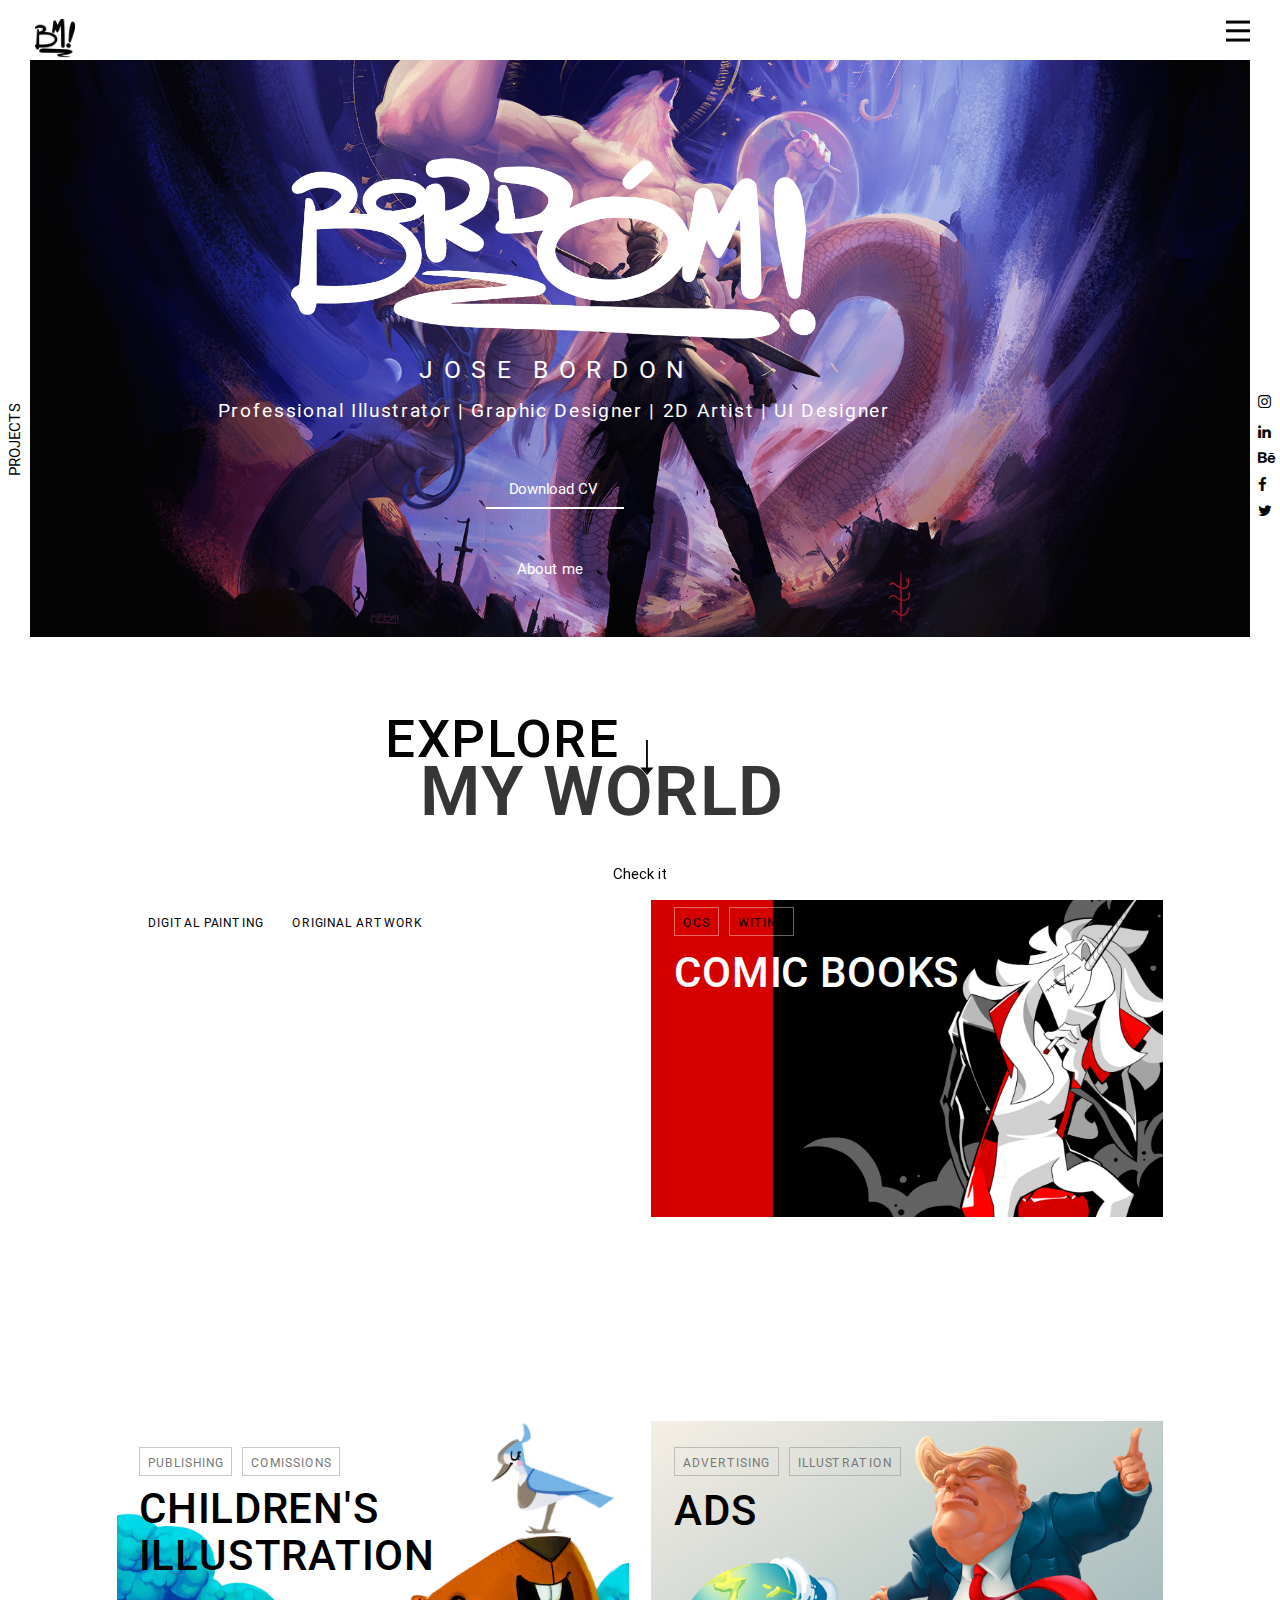
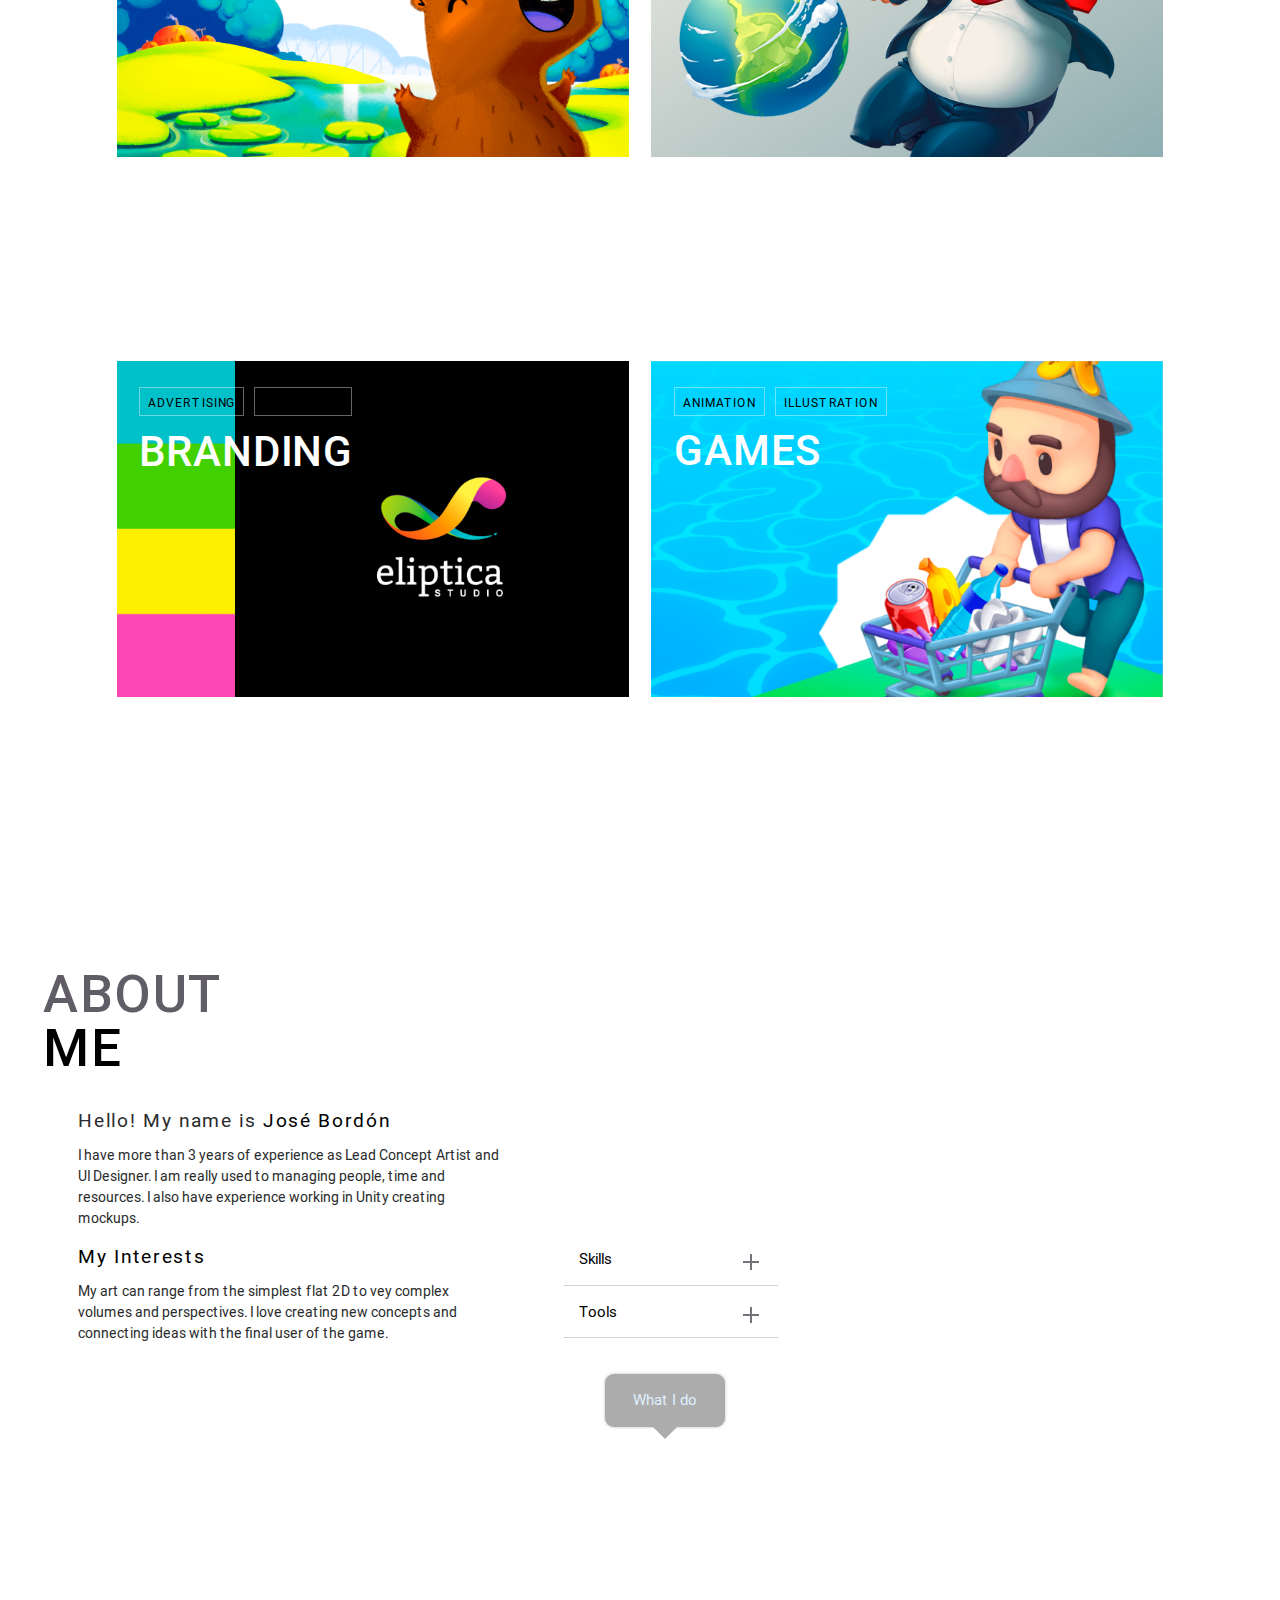
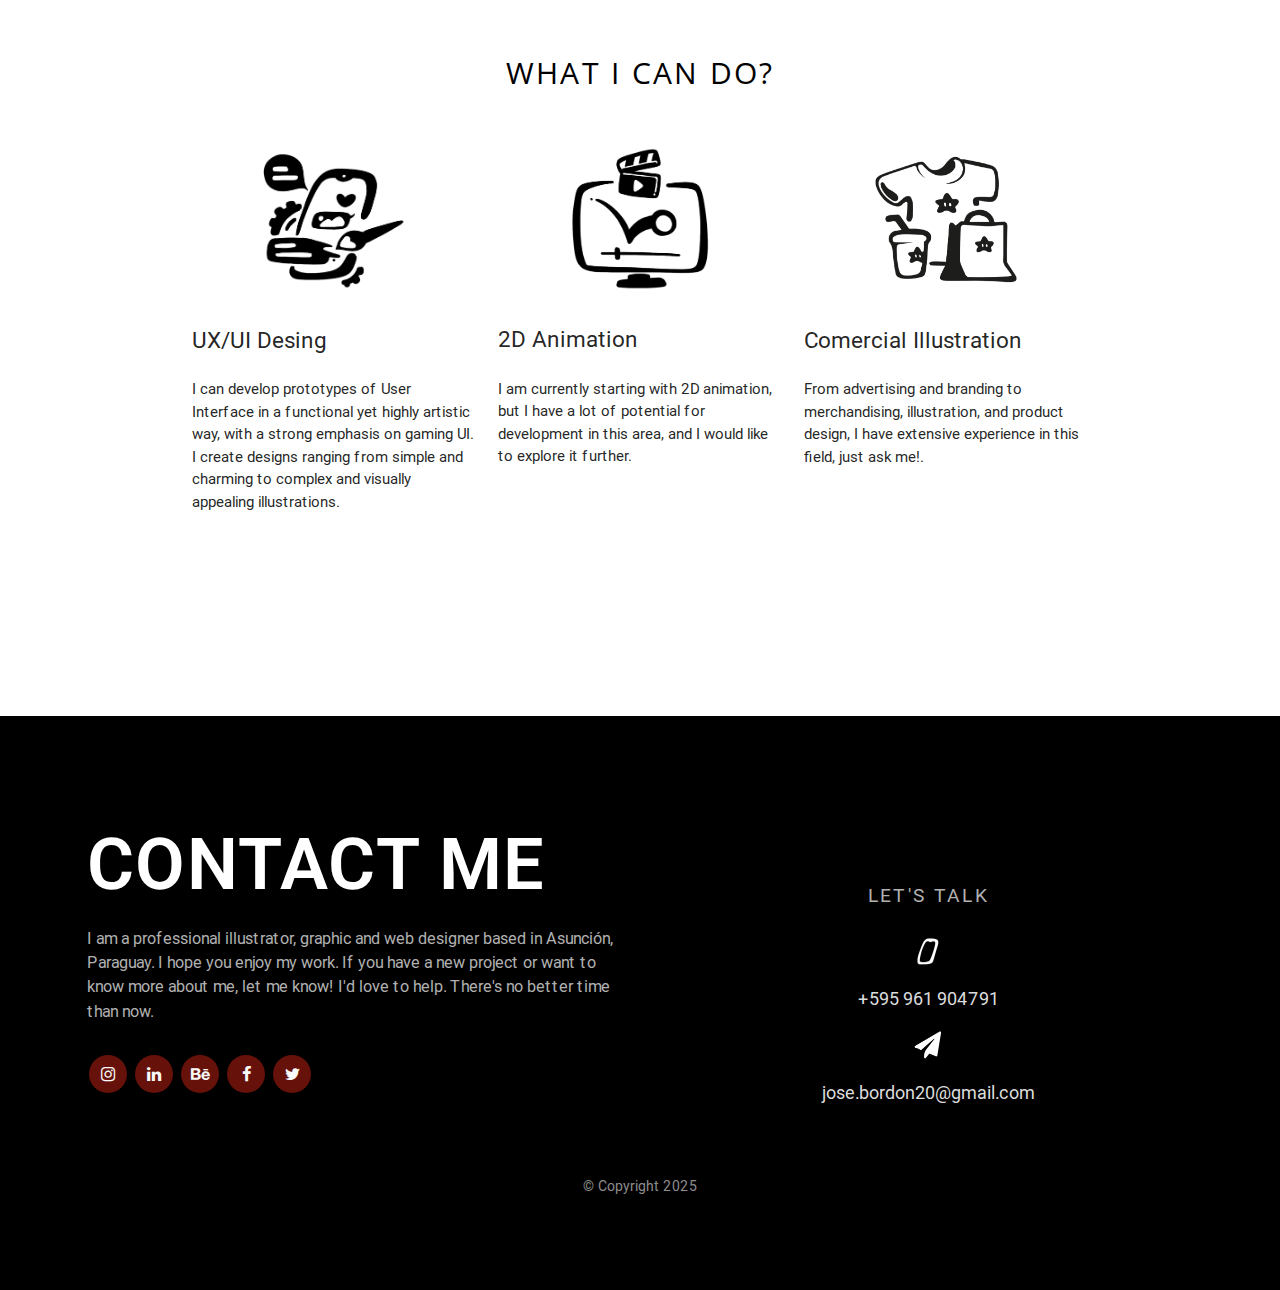
==== commit 21bafcc7: "Delete" ====
--- a/index.html
+++ b/index.html
@@ -62,8 +62,8 @@
         <div class="row marginBottom0">
           <div class="col s12 m12 l12">
             <a class="center check" href="#projects">Check it</a>
-            <a class="waves-effect waves-light btn left buttonDownload" href="document/cv-andrea-cruces-2020.pdf"
-              download="CV-AndreaCruces" role="button" target="_blank">Download CV</a>
+            <a class="waves-effect waves-light btn left buttonDownload" href="document/CV-BORDOM.pdf"
+              download="CV-BORDOM" role="button" target="_blank">Download CV</a>
             <a class="right footer-text top" title="Go to top"><i class="tiny material-icons">arrow_upward</i>Go to
               top</a>
           </div>
@@ -89,7 +89,7 @@
           <li><a href="#projects">Projects</a></li>
           <li><a href="#contact">Contact</a></li>
           </br>
-          <a href="document/cv-andrea-cruces-2020.pdf" download="CV-AndreaCruces" role="button" target="_blank"
+          <a href="document/CV-BORDOM.pdf" download="CV-BORDOM" role="button" target="_blank"
             class="btn-g border-g waves-effect ">
             <span class="btn-text-gradient">Download CV</span>
           </a>
@@ -142,7 +142,7 @@
           <h4 class="animated fadeInUp">Professional Illustrator | Graphic Designer | 2D Artist | UI Designer</h4>
           <div class="links-header">
             <div class="link-left">
-              <a href="document/cv-andrea-cruces-2020.pdf" download="CV-AndreaCruces" role="button" target="_blank">
+              <a href="document/CV-BORDOM.pdf" download="CV-BORDOM" role="button" target="_blank">
                 <div class="svg-wrapper animated fadeInUp">
                   <svg height="45" width="140" xmlns="http://www.w3.org/2000/svg">
                     <rect class="shape" height="45" width="140" />
@@ -355,7 +355,7 @@
                     new concepts and connecting ideas with the final user of the game.</p>
                   <div class="div-btn-about">
                     <a class=" waves-light  btn-about-cv up-button buttonDownload"
-                      href="document/cv-andrea-cruces-2020.pdf" download="CV-AndreaCruces" role="button"
+                      href="document/CV-BORDOM.pdf" download="CV-BORDOM" role="button"
                       target="_blank">
                       <span><!--Download <CV-->Download CV</span>
                     </a>
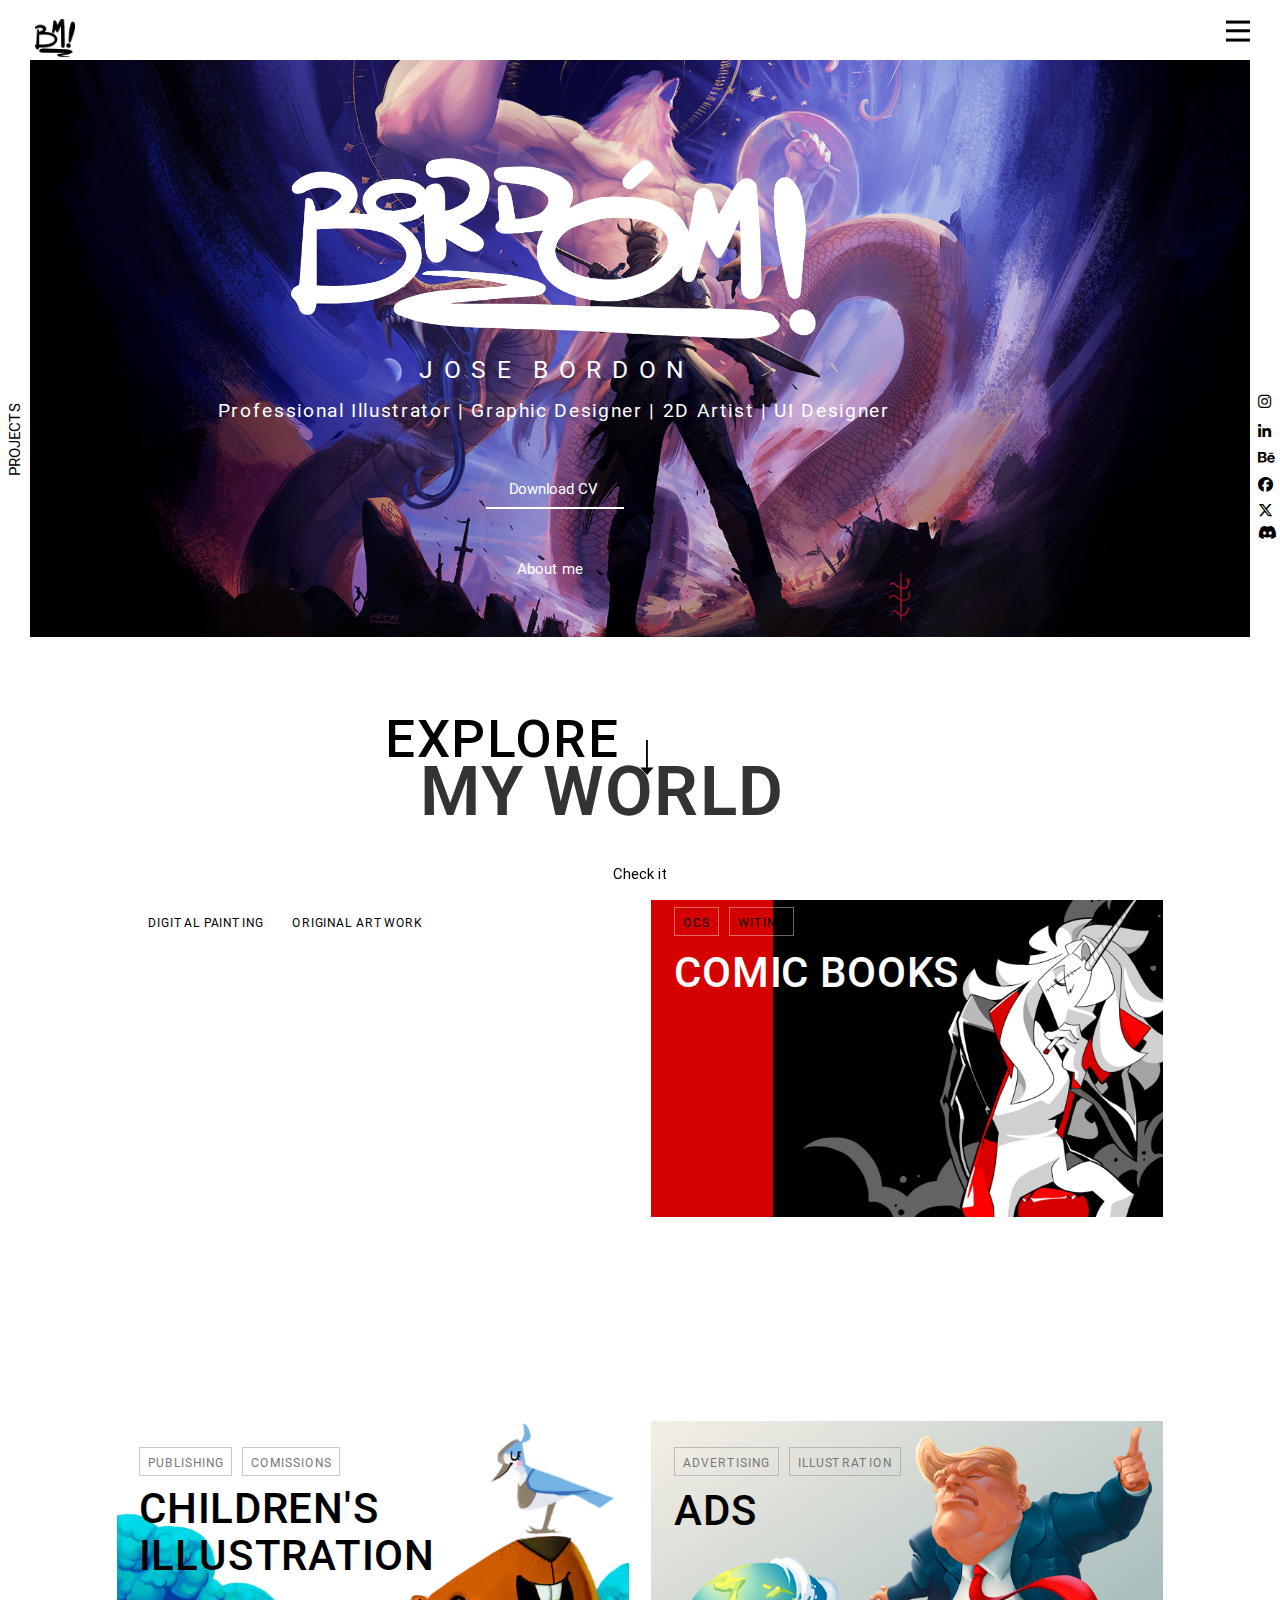
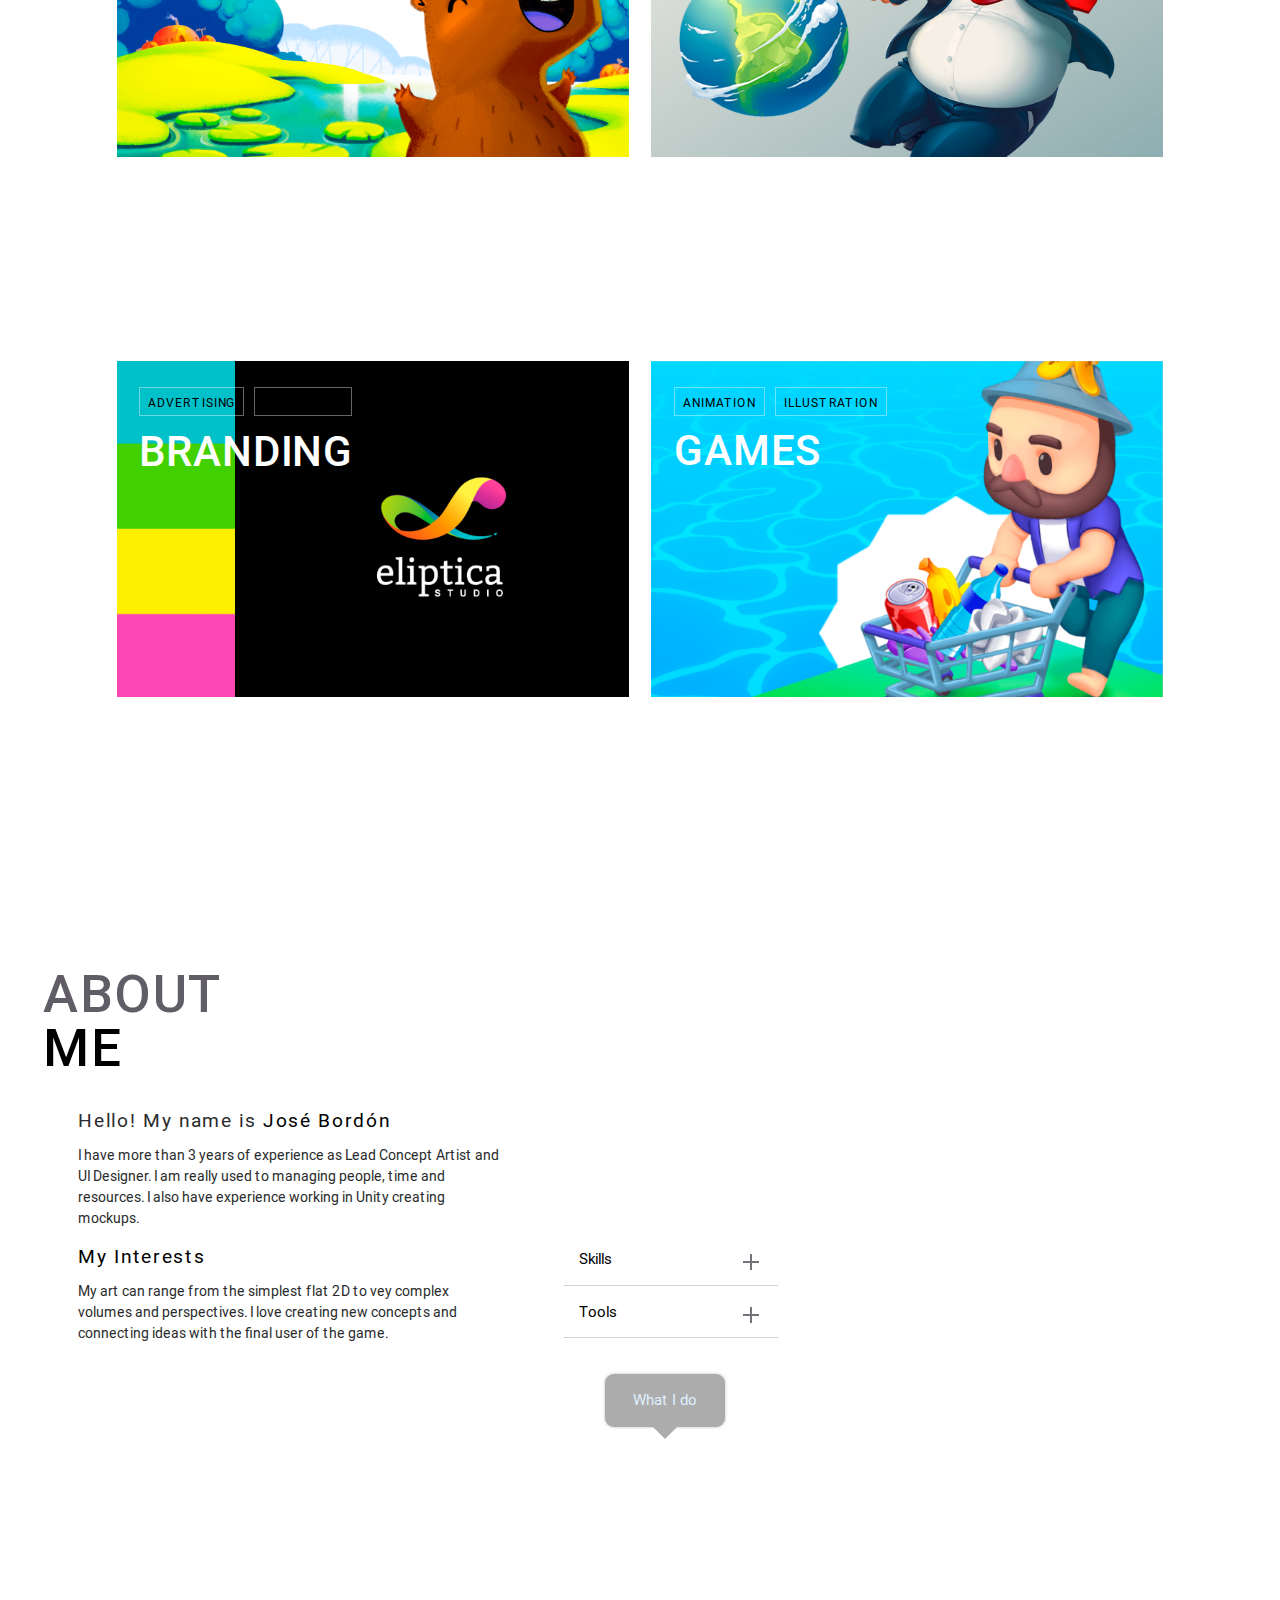
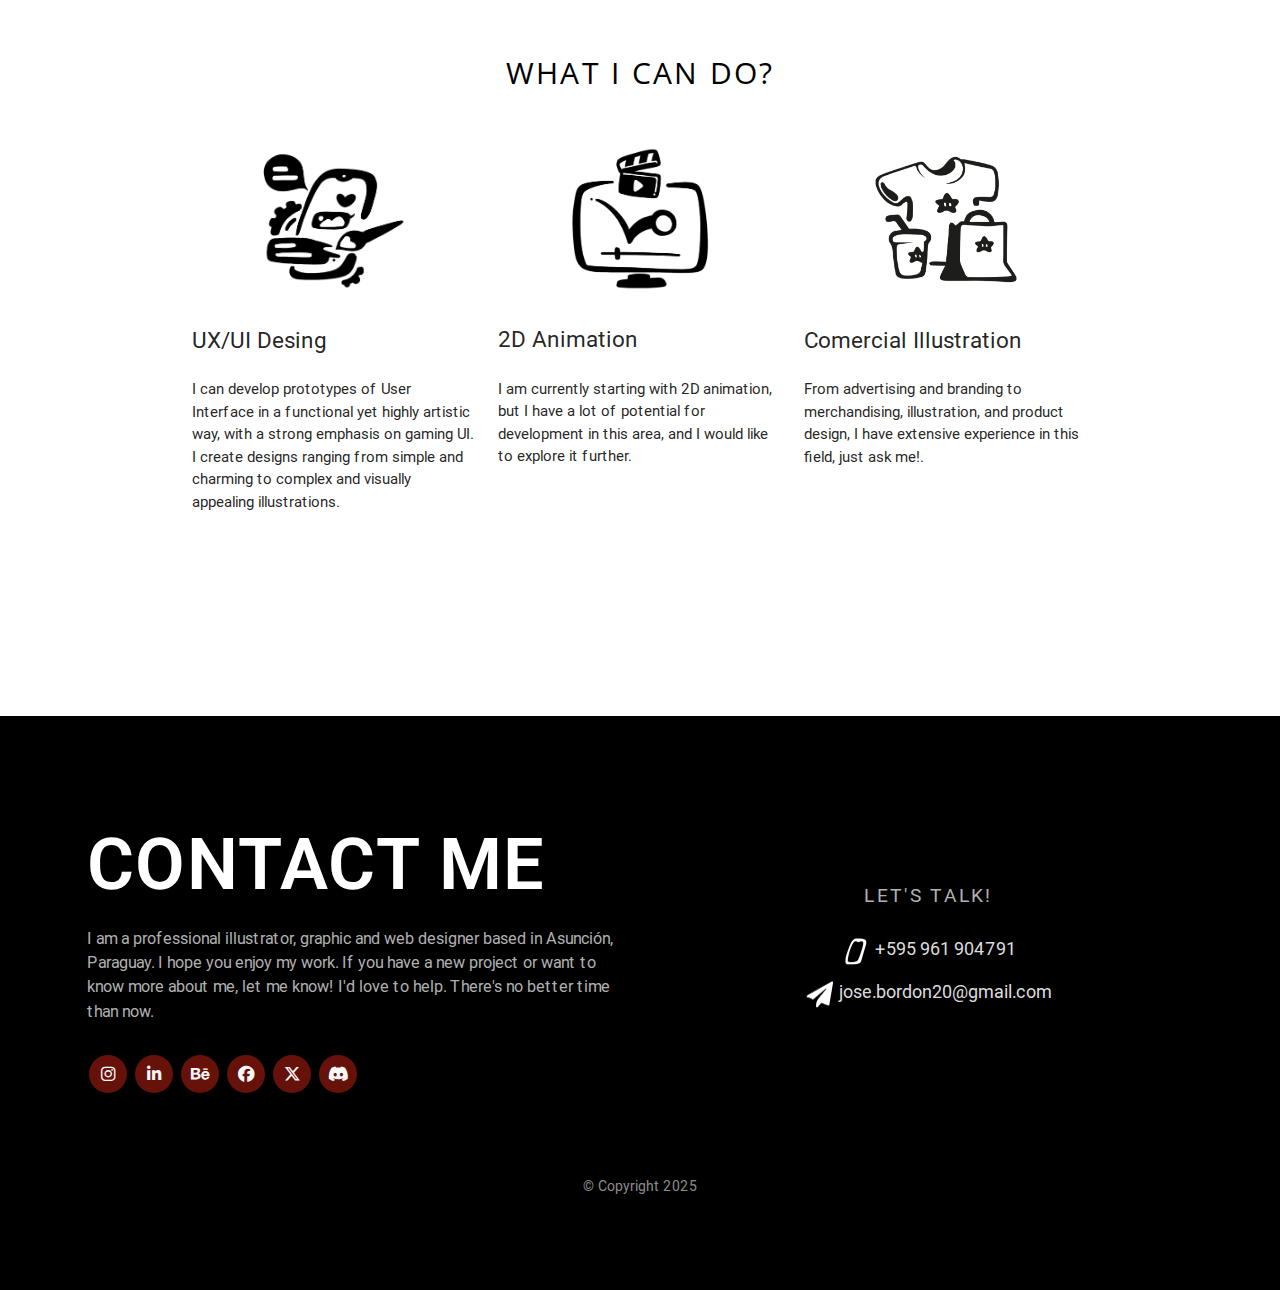
==== commit a4d83078: "cambios" ====
--- a/index.html
+++ b/index.html
@@ -1,20 +1,10 @@
 <!DOCTYPE html>
-<html>
+<html lang="en">
 
 <head>
   <meta charset="utf-8">
   <meta name="viewport" content="width=device-width, initial-scale=1, maximum-scale=1.0" />
-
-  <link href="https://fonts.googleapis.com/icon?family=Material+Icons" rel="stylesheet">
-  
-  <link href="css/materialize.css" type="text/css" rel="stylesheet" media="screen,projection" />
-
-  <link rel="stylesheet" href="css/estilos.css" type="text/css">
-  <link rel="stylesheet" href="css/queries.css" type="text/css">
-  <link rel="stylesheet" href="css/animate.css" type="text/css">
-  <title>José Bordón</title>
   <meta name="author" content="JoseBordon">
-
   <meta property="og:type" content="website">
   <meta property="og:title" content="José Bordón, Lead Concept Artist">
   <meta property="og:site_name" content="Portfolio">
@@ -23,12 +13,26 @@
   <meta property="og:description" content="Professional Illustrator">
   <meta property="og:locale" content="es_PY" />
 
-  <link rel="stylesheet" href="https://cdnjs.cloudflare.com/ajax/libs/font-awesome/4.7.0/css/font-awesome.min.css">
-
-  <link rel="icon" href="img/BM-WHITE.png" sizes="16x16">
+  <title>José Bordón</title>
+
+  <!-- GOOGLE FONTS -->
+  <link href="https://fonts.googleapis.com/icon?family=Material+Icons" rel="stylesheet">
   <link href="https://fonts.googleapis.com/css?family=Frank+Ruhl+Libre|Roboto" rel="stylesheet">
   <link href="https://fonts.googleapis.com/css?family=Abril+Fatface|Open+Sans|Raleway|Roboto" rel="stylesheet">
-
+  <link href="https://fonts.googleapis.com/css2?family=Poppins:wght@300;400;600&display=swap" rel="stylesheet">
+
+  <!-- Font Awesome -->
+  <link rel="stylesheet" href="https://cdnjs.cloudflare.com/ajax/libs/font-awesome/6.4.2/css/all.min.css">
+  <link rel="stylesheet" href="https://cdnjs.cloudflare.com/ajax/libs/font-awesome/4.7.0/css/font-awesome.min.css">
+
+  <!-- CSS -->
+  <link href="css/materialize.css" type="text/css" rel="stylesheet" media="screen,projection" />
+  <link rel="stylesheet" href="css/estilos.css" type="text/css">
+  <link rel="stylesheet" href="css/queries.css" type="text/css">
+  <link rel="stylesheet" href="css/animate.css" type="text/css">
+
+  <!-- FAVICON -->
+  <link rel="icon" href="img/BM-WHITE.png" sizes="16x16">
 </head>
 
 <div id="preloader">
@@ -45,15 +49,27 @@
     <div class="body-border-left hide-on-med-and-down"><a href="#projects" class="">Projects</a></div>
     <div class="body-border-right hide-on-med-and-down"><a href="" class=""></a>
       <div id="nav-social" class="icon-social-right hide-on-med-and-down">
-        <a href="https://www.instagram.com/__bordom__/" target="_blank" class="link-social-fix icon-social-reverse"><i
-            class="fa fa-instagram" aria-hidden="true"></i></a>
-        <a href="https://www.linkedin.com/in/jose-bordon/" target="_blank"
-          class="link-social-fix icon-social-reverse"><i class="fa fa-linkedin" aria-hidden="true"></i></a>
-        <a href="https://www.behance.net/josebordone63d?locale=es_ES"><i class="fa fa-behance" aria-hidden="true"></i></a>
+        <a href="https://www.instagram.com/__bordom__/" target="_blank" class="link-social-fix icon-social-reverse"
+          aria-label="Instagram">
+          <i class="fa-brands fa-instagram"></i>
+        </a>
+        <a href="https://www.linkedin.com/in/jose-bordon/" target="_blank" class="link-social-fix icon-social-reverse"
+          aria-label="LinkedIn">
+          <i class="fa-brands fa-linkedin"></i>
+        </a>
+        <a href="https://www.behance.net/josebordone63d?locale=es_ES" aria-label="Behance">
+          <i class="fa-brands fa-behance"></i>
+        </a>
         <a href="https://www.facebook.com/profile.php?id=100081259063433&locale=es_LA" target="_blank"
-          class="link-social-fix icon-social-reverse"><i class="fa fa-facebook" aria-hidden="true"></i></a>
-        <a href="https://x.com/JBordon91"><i class="fa fa-twitter" aria-hidden="true"></i></a>
-        <a href=""><i class="fa fa-discord" aria-hidden="true"></i></a>
+          class="link-social-fix icon-social-reverse" aria-label="Facebook">
+          <i class="fa-brands fa-facebook"></i>
+        </a>
+        <a href="https://x.com/JBordon91" aria-label="Twitter">
+          <i class="fa-brands fa-x-twitter"></i>
+        </a>
+        <a href="#" aria-label="Discord">
+          <i class="fa-brands fa-discord"></i>
+        </a>
       </div>
     </div>
     <div
@@ -100,7 +116,8 @@
                 aria-hidden="true"></i></a>
             <a href="https://www.linkedin.com/in/jose-bordon/" target="_blank" class=""><i class="fa fa-linkedin"
                 aria-hidden="true"></i></a>
-            <a href="https://www.behance.net/josebordone63d?locale=es_ES"><i class="fa fa-behance" aria-hidden="true"></i></a>
+            <a href="https://www.behance.net/josebordone63d?locale=es_ES"><i class="fa fa-behance"
+                aria-hidden="true"></i></a>
           </div>
         </div>
       </div>
@@ -354,9 +371,8 @@
                   <p>My art can range from the simplest flat 2D to vey complex volumes and perspectives. I love creating
                     new concepts and connecting ideas with the final user of the game.</p>
                   <div class="div-btn-about">
-                    <a class=" waves-light  btn-about-cv up-button buttonDownload"
-                      href="document/CV-BORDOM.pdf" download="CV-BORDOM" role="button"
-                      target="_blank">
+                    <a class=" waves-light  btn-about-cv up-button buttonDownload" href="document/CV-BORDOM.pdf"
+                      download="CV-BORDOM" role="button" target="_blank">
                       <span><!--Download <CV-->Download CV</span>
                     </a>
                   </div>
@@ -458,45 +474,52 @@
               project or want to know more about me, let me know! I'd love to help. There's no better time than now.
             </p>
             <div id="" class="icon-social-h">
-              <a href="https://www.instagram.com/__bordom__/" target="_blank" class="link-social-fix icon-social-reverse"><i
-                  class="fa fa-instagram" aria-hidden="true"></i></a>
-              <a href="https://www.linkedin.com/in/jose-bordon/" target="_blank"
-                class="link-social-fix icon-social-reverse"><i class="fa fa-linkedin" aria-hidden="true"></i></a>
-              <a href="https://www.behance.net/josebordone63d?locale=es_ES"><i class="fa fa-behance" aria-hidden="true"></i></a>
-              <a href="https://www.facebook.com/profile.php?id=100081259063433&locale=es_LA" target="_blank"
-                class="link-social-fix icon-social-reverse"><i class="fa fa-facebook" aria-hidden="true"></i></a>
-              <a href="https://x.com/JBordon91"><i class="fa fa-twitter" aria-hidden="true"></i></a>
+              <a href="https://www.instagram.com/__bordom__/" target="_blank" class="link-social-fix icon-social-reverse" aria-label="Instagram">
+                <i class="fa-brands fa-instagram"></i>
+              </a>
+              <a href="https://www.linkedin.com/in/jose-bordon/" target="_blank" class="link-social-fix icon-social-reverse" aria-label="LinkedIn">
+                <i class="fa-brands fa-linkedin"></i>
+              </a>
+              <a href="https://www.behance.net/josebordone63d?locale=es_ES" aria-label="Behance">
+                <i class="fa-brands fa-behance"></i>
+              </a>
+              <a href="https://www.facebook.com/profile.php?id=100081259063433&locale=es_LA" target="_blank" class="link-social-fix icon-social-reverse" aria-label="Facebook">
+                <i class="fa-brands fa-facebook"></i>
+              </a>
+              <a href="https://x.com/JBordon91" aria-label="Twitter">
+                <i class="fa-brands fa-x-twitter"></i>
+              </a>
+              <a href="#" aria-label="Discord">
+                <i class="fa-brands fa-discord"></i>
+              </a>
             </div>
           </div>
           <div class="col s12 m5 l6 section-contact-information">
-            <h4>LET'S TALK</h4>
+            <h4>LET'S TALK!</h4>
             <div class="row">
               <div class="col s12 m12">
-                <div class="">
-                  <img src="img/PHONE.png" class="responsive-img" width="30" alt="">
-                </div>
-                <br>
-                <div class="contact-fact">+595 961 904791</div>
+                <div class="contact-item">
+                  <img src="img/PHONE.png" class="responsive-img" width="30" alt="Phone">
+                  <div class="contact-fact">+595 961 904791</div>
+                </div>
               </div>
               <div class="col s12 m12">
-                <div class="">
-                  <img src="img/PAPER.png" class="responsive-img" width="30" alt="">
-                </div>
-                <br>
-                <div class="contact-fact fact-mail">jose.bordon20@gmail.com</div>
+                <div class="contact-item">
+                  <img src="img/PAPER.png" class="responsive-img" width="30" alt="Email">
+                  <div class="contact-fact fact-mail">jose.bordon20@gmail.com</div>
+                </div>
               </div>
             </div>
           </div>
           <div class="col s12">
-            <p class="text-small marginBottom0">© Copyright 2025</a>
-            </p>
+            <p class="text-small marginBottom0">© Copyright 2025</p>
           </div>
         </div>
       </div>
     </div>
 
   </main>
-  
+
   <script type="text/javascript" src="https://code.jquery.com/jquery-3.2.1.min.js"></script>
   <script type="text/javascript" src="js/materialize.min.js"></script>
   <script type="text/javascript" src="js/custom.js"></script>
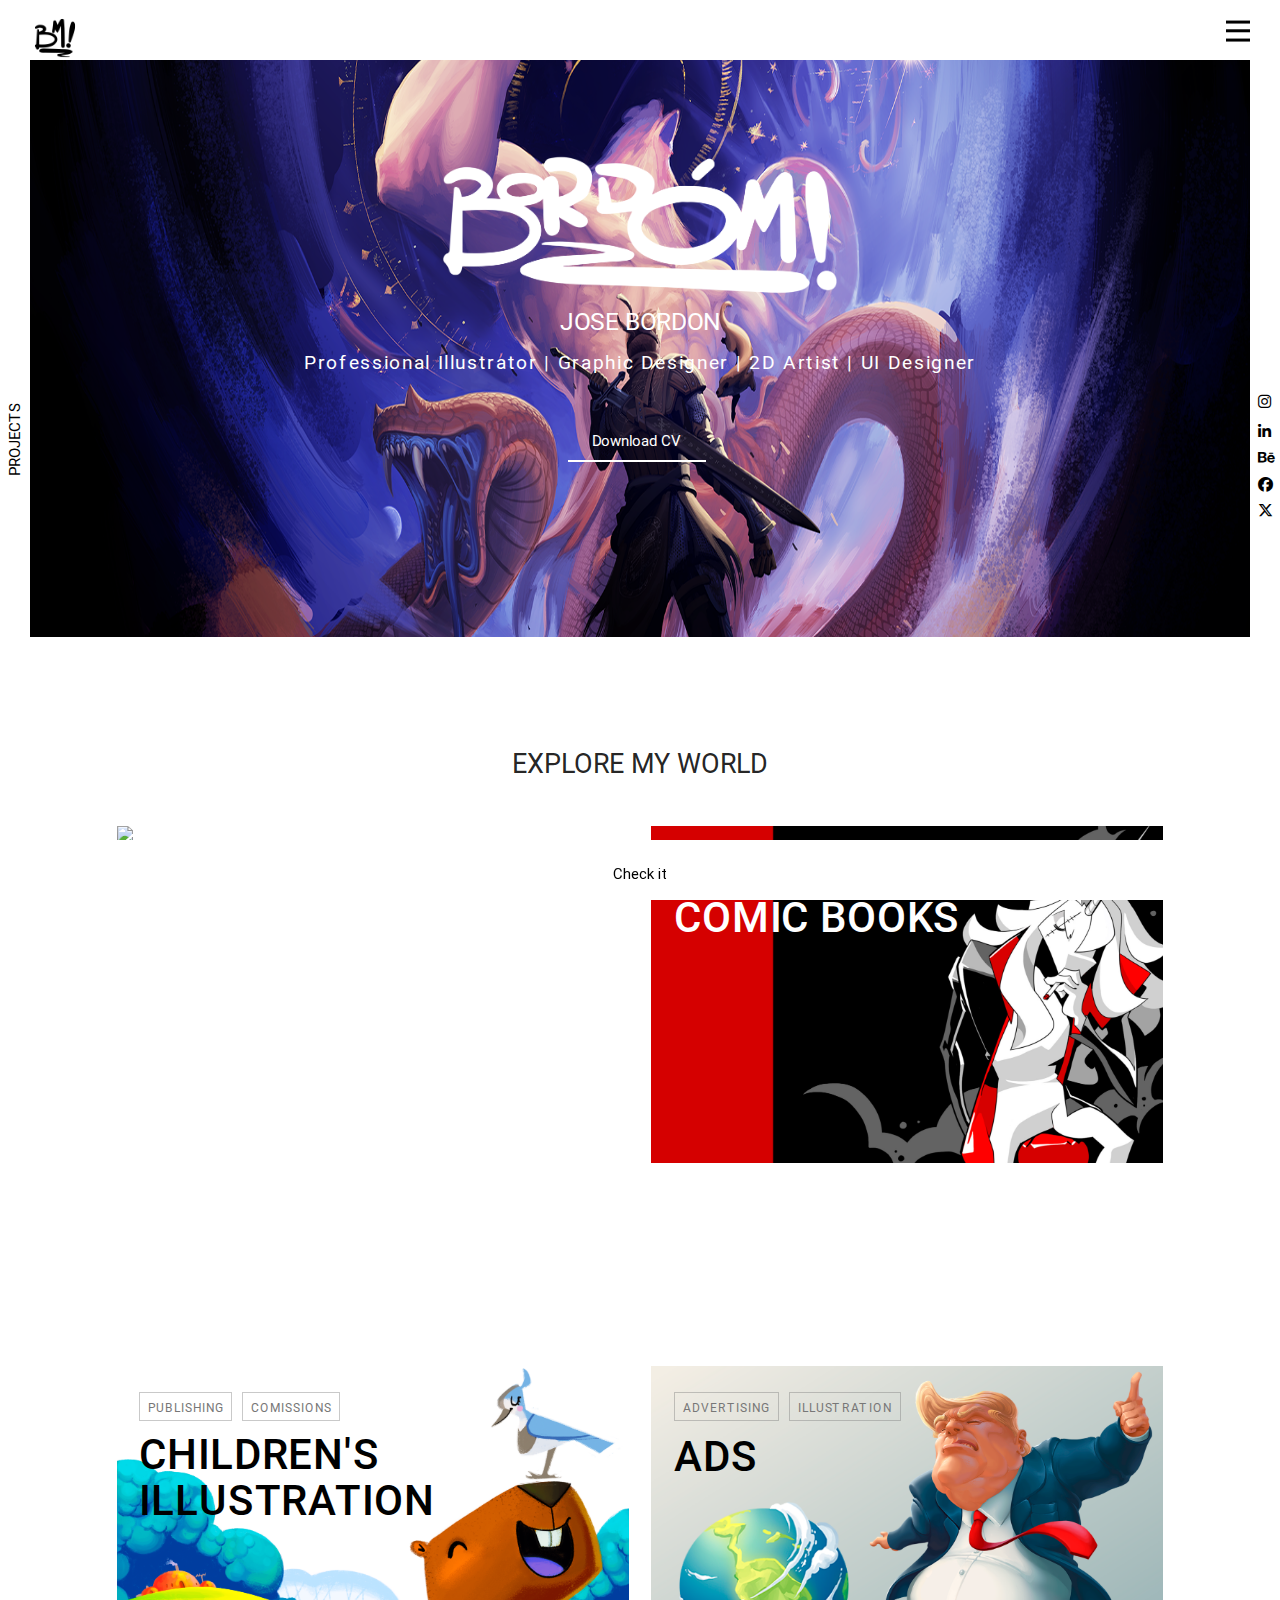
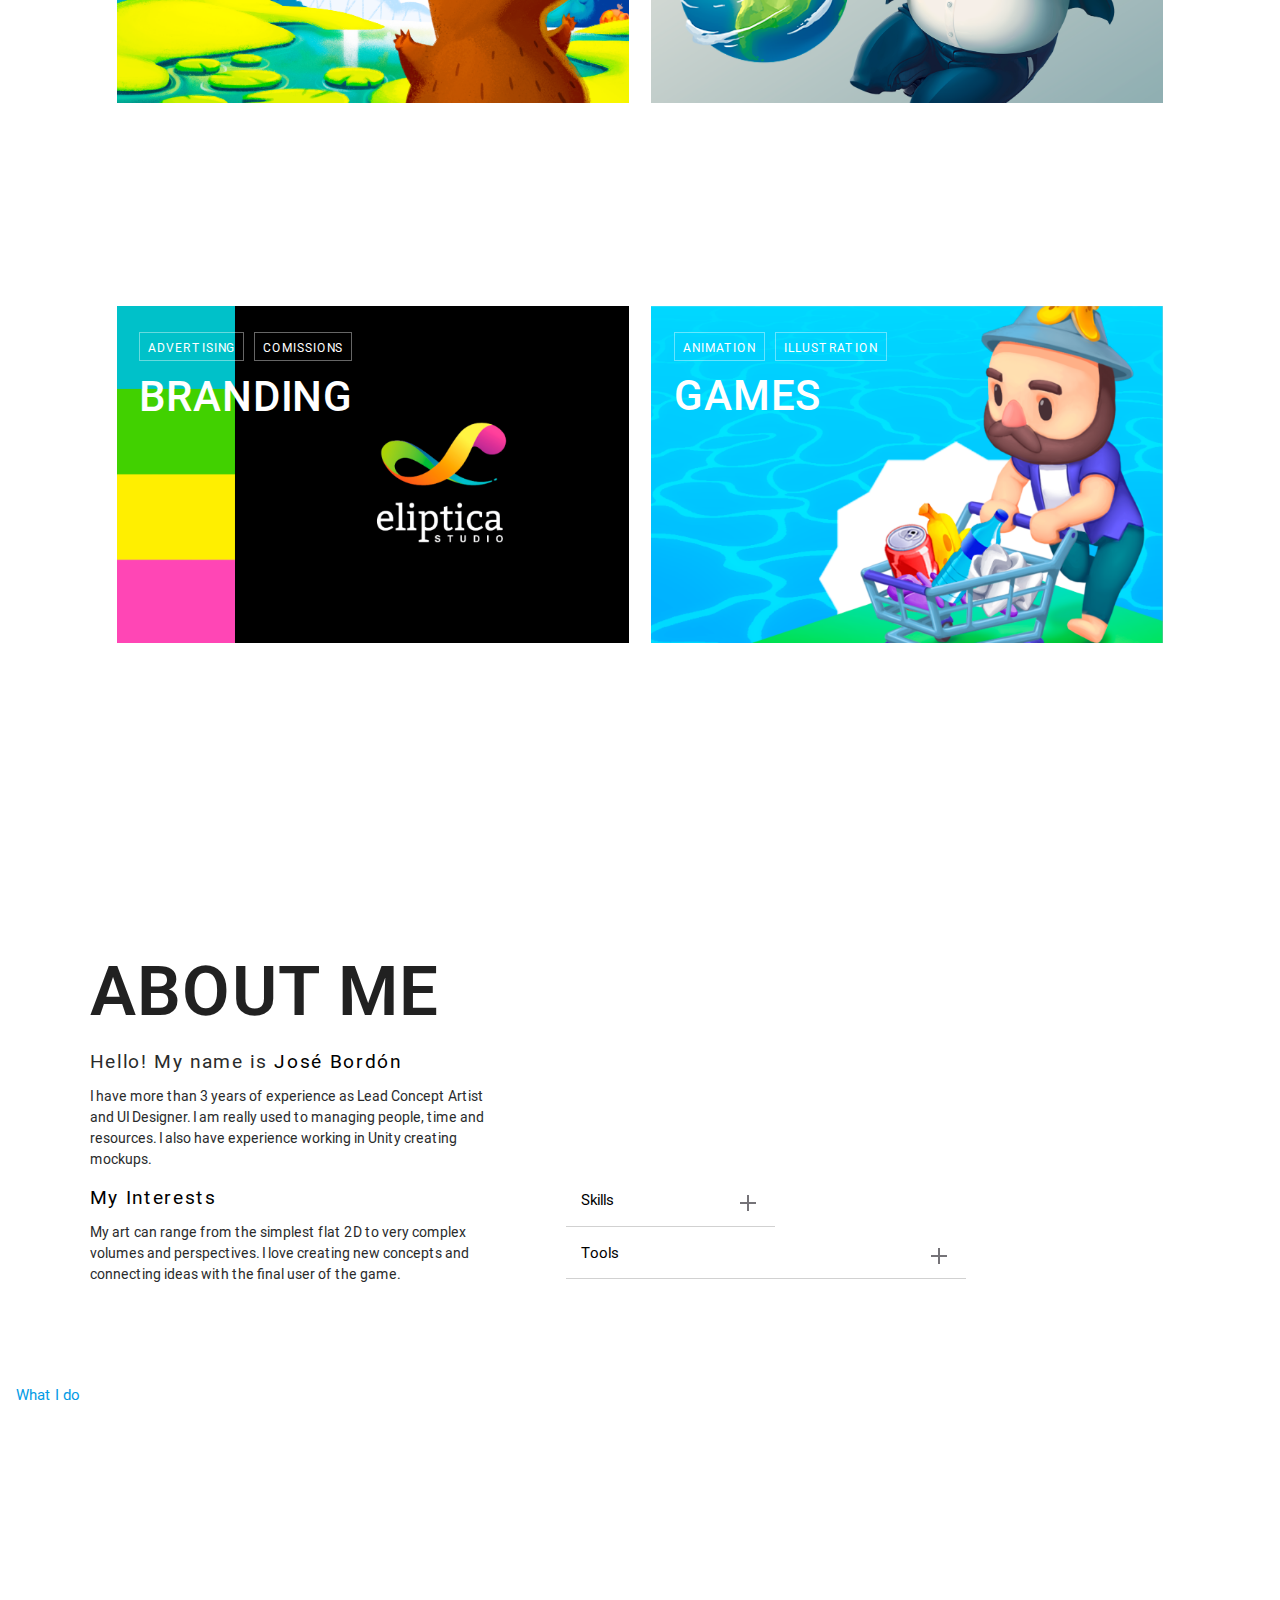
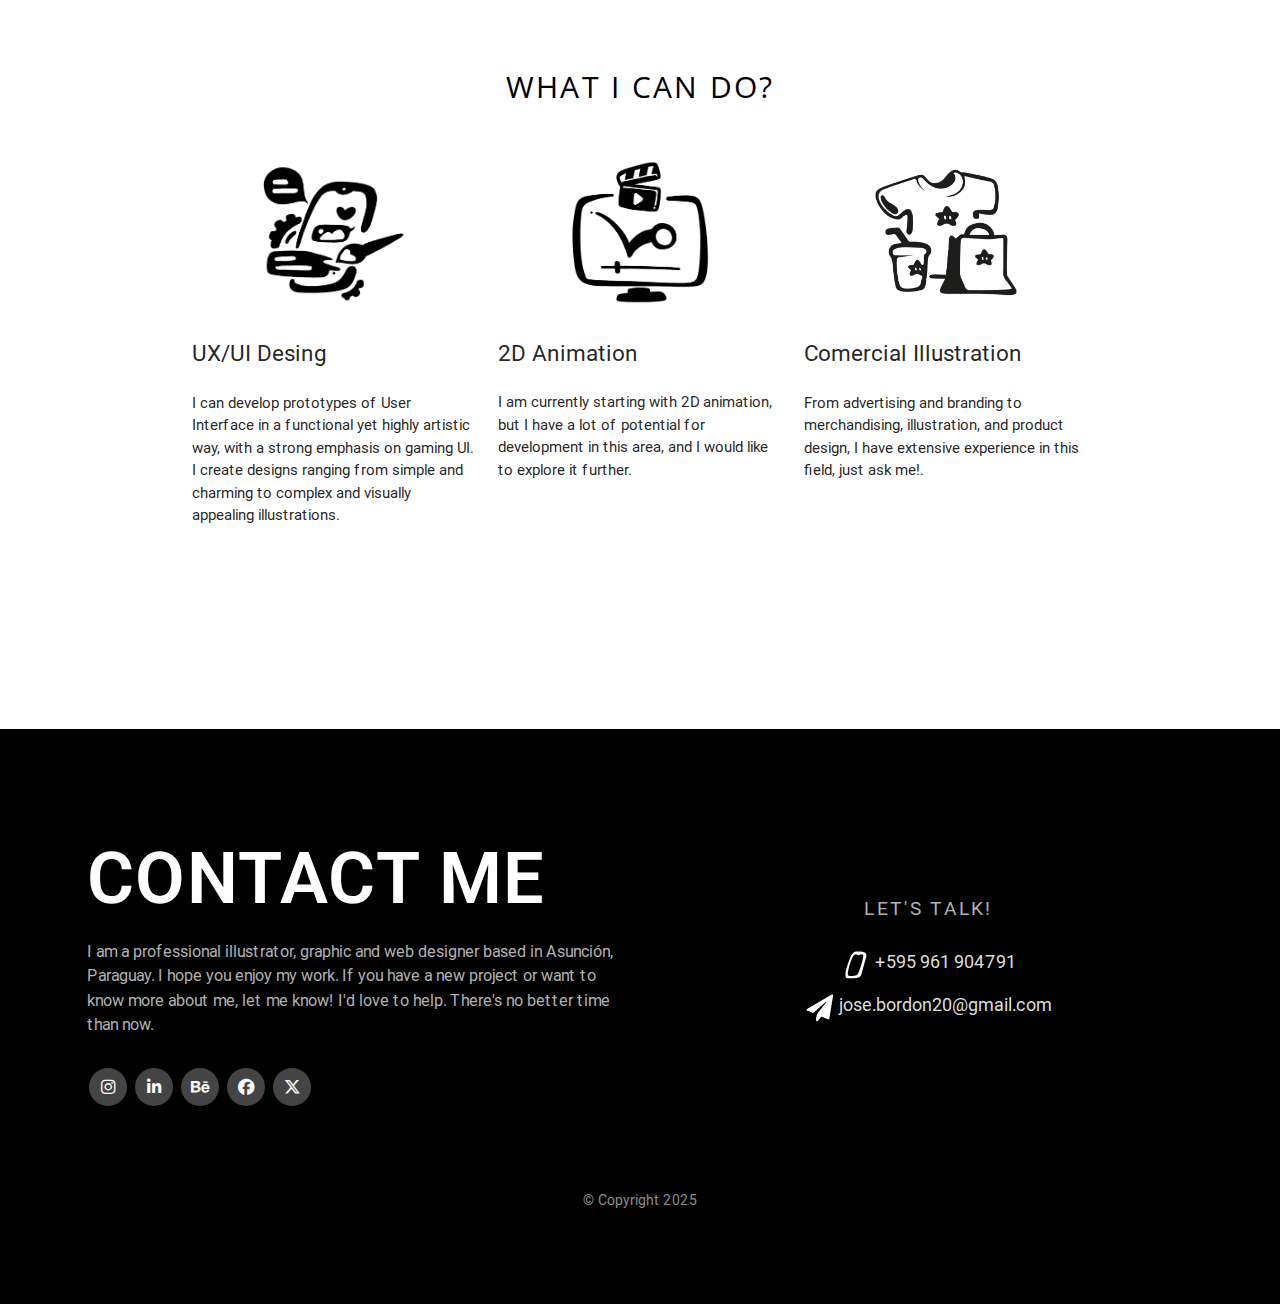
==== commit da53840c: "changes" ====
--- a/index.html
+++ b/index.html
@@ -67,9 +67,6 @@
         <a href="https://x.com/JBordon91" aria-label="Twitter">
           <i class="fa-brands fa-x-twitter"></i>
         </a>
-        <a href="#" aria-label="Discord">
-          <i class="fa-brands fa-discord"></i>
-        </a>
       </div>
     </div>
     <div
@@ -88,7 +85,6 @@
     </div>
     <div class="hero-wrapper">
     </div>
-
     <!--ASIDE NAV OFF CANVAS-->
     <div class="nav-toggle">
       <!--<span>Menu</span>-->
@@ -124,7 +120,6 @@
     </aside>
     <div id="overlay" class="sidenavopen">
     </div>
-
     <div id="main-navbar">
       <div class="container-flex">
         <nav class="navbar">
@@ -136,26 +131,11 @@
         </nav>
       </div>
     </div>
-
     <div class="container-flex">
-
       <div class="hero-content">
         <div class="col s12 hero-text">
-
           <img src="img/BORDOM-GRANDE.png" class="name-lettering responsive-img" width="">
-          <h5 class="animated fadeInUp">
-            <span class="letter">J</span>
-            <span class="letter">O</span>
-            <span class="letter">S</span>
-            <span class="letter">E</span>
-            <span class="letter"></span>
-            <span class="letter">B</span>
-            <span class="letter">O</span>
-            <span class="letter">R</span>
-            <span class="letter">D</span>
-            <span class="letter">O</span>
-            <span class="letter">N</span>
-          </h5>
+          <h5 class="animated fadeInUp">JOSE BORDON</h5>
           <h4 class="animated fadeInUp">Professional Illustrator | Graphic Designer | 2D Artist | UI Designer</h4>
           <div class="links-header">
             <div class="link-left">
@@ -168,44 +148,18 @@
                 </div>
               </a>
             </div>
-            <div class="link-right animated fadeInUp">
-              <a class="line-h42 c-white hide-on-small-only" href="#about">About me</a>
-            </div>
             &nbsp;
           </div>
         </div>
       </div>
-
-      <!-- <div class="scrolld-header">
-        <a class="scroll-d hide-on-large-only " href="#projects"><span></span>Scroll Down</a>
-        <a href="#projects">
-          <svg x="0px" y="0px" width="14px" height="50px" viewBox="0 0 13.6 51.5"
-            style="transform: translate3d(0px, 0px, 0px);" xml:space="preserve">
-            <polygon id="XMLID_16_" class="st0" points="7.7,43.9 7.7,0 5.8,0 5.8,43.9 0,43.9 6.8,51.5 13.6,43.9 ">
-            </polygon>
-          </svg>
-        </a>
-      </div> -->
     </div>
   </header>
-
-  <div class="scrolld-header">
-    <a class="scroll-d hide-on-large-only " href="#projects"><span></span>Scroll Down</a>
-    <a href="#projects">
-      <svg x="0px" y="0px" width="14px" height="50px" viewBox="0 0 13.6 51.5"
-        style="transform: translate3d(0px, 0px, 0px);" xml:space="preserve">
-        <polygon id="XMLID_16_" class="st0" points="7.7,43.9 7.7,0 5.8,0 5.8,43.9 0,43.9 6.8,51.5 13.6,43.9 ">
-        </polygon>
-      </svg>
-    </a>
-  </div>
-
   <main>
     <!-- PROJECTS -->
     <div id="projects" class="projects">
       <div class="container">
         <div class="p-bottom">
-          <h2><span>EXPLORE</span>MY WORLD</h2>
+          <h3>EXPLORE MY WORLD</h3>
         </div>
       </div>
       <div class="container-p paddingb0">
@@ -230,8 +184,7 @@
                 </a>
               </div>
             </div>
-          </div><!--fincol-l6-->
-
+          </div>
           <div class="col s12 m12 l6">
             <div class="card-col">
               <div class="card-link landing-b2">
@@ -252,9 +205,8 @@
                 </a>
               </div>
             </div>
-          </div><!--fincol-l6-->
-        </div><!--fin row-->
-
+          </div>
+        </div>
         <div class="row marginb0">
           <div class="col s12 m12 l6 ">
             <div class="card-col">
@@ -284,7 +236,6 @@
                 <div class="description-p">
                   <div class="tags-projects">
                     <div class="tag tag-grey">Advertising</div>
-                    <!--<div class="tag tag-grey">Design</div>-->
                     <div class="tag tag-grey">Illustration</div>
                   </div>
                   <a href="" target="_blank">
@@ -321,7 +272,6 @@
                 </div>
               </div>
             </div><!--fincol-l6-->
-
             <div class="col s12 m12 l6">
               <div class="card-col">
                 <div class="card-link landing-b2">
@@ -348,176 +298,175 @@
       </div>
       <!--FIN  PROJECTS -->
       <!--ABOUT-->
-
       <div id="about" class="about">
         <div class="about-bg bg-purple">
           <div class="container-flex">
             <div class="presentation align-left-title">
-              <h2><span>ABOUT</span></h2>
-              <h2><span class="red-text">ME</span></h2>
+              <h2>ABOUT ME</h2>
+              <!-- <h2><span class="red-text">ME</span></h2> -->
               <div class="row">
-              </div>
-              <div class="col s12 m12 l12">
-                <div class="intro text-about-color">
-                  <div class="photo">
-                    <img src="img/bb2.jpeg" alt="" class="responsive-img ">
-                  </div>
-                  <h4 class="marginTop0">Hello! My name is <span class="red-text">José Bordón</span></h4>
-                  <p class="marginTop0">
-                    I have more than 3 years of experience as Lead Concept Artist and UI Designer. I am really used to
-                    managing people, time and resources. I also have experience working in Unity creating mockups.
-                  </p>
-                  <h4 class="red-text">My Interests</h4>
-                  <p>My art can range from the simplest flat 2D to vey complex volumes and perspectives. I love creating
-                    new concepts and connecting ideas with the final user of the game.</p>
-                  <div class="div-btn-about">
-                    <a class=" waves-light  btn-about-cv up-button buttonDownload" href="document/CV-BORDOM.pdf"
-                      download="CV-BORDOM" role="button" target="_blank">
-                      <span><!--Download <CV-->Download CV</span>
-                    </a>
-                  </div>
-                </div>
-
-                <div class="collapse-section black-text">
-                  <div class="collapsable">
-                    <button class="accordion"><span class="red-text">Skills</span><i class="AccordionPlus"></i></button>
-                    <div class="panel collapsable-content">
-                      <ul>
-                        <li>Digital Drawing - Paiting</li>
-                        <li>UX-UI Designer</li>
-                        <li>Concept Artist</li>
-                        <li>Video Edition</li>
-                        <li>Animation</li>
-                        <li>Writer</li>
-                        <li>Art Teacher</li>
-                        <li>Team Leader</li>
-                      </ul>
-                    </div>
-                  </div>
-
-                  <div class="collapsable">
-                    <button class="accordion"><span class="red-text">Tools</span><i class="AccordionPlus"></i></button>
-                    <div class="panel collapsable-content">
-                      <ul>
-                        <li>Adobe Suit Collection</li>
-                        <li>Blender</li>
-                        <li>Spin</li>
-                        <li>Unity</li>
-                        <li>Jira Software</li>
-                        <li>Trello</li>
-                      </ul>
-                    </div>
-                  </div>
-                </div>
-              </div>
-            </div>
-          </div>
-        </div>
-        <a href="#services" class="hide-on-med-and-down">
-          <div class="con-tooltip uptooltip">
-            <img src="" alt="" class="responsive-img about-svg-arrow">
-            <div class="tooltip">
-              <p>What I do</p>
-            </div>
-          </div>
-        </a>
-      </div>
-    </div>
-    <!--FIN ABOUT-->
-    <div class="services" id="services">
-      <div class="container">
-        <span class="title-services">What I can do?</span>
-        <br>
-        <div class="row marginBottom0 center">
-          <div class="col s12 m4 l4 ">
-            <div class="service-one">
-              <img src="img/a.png" class="responsive-img" alt="">
-              <h3>UX/UI Desing</h3>
-              <p class="content-text">I can develop prototypes of User Interface in a functional yet highly artistic
-                way, with a strong
-                emphasis on gaming UI. <br>
-                I create designs ranging from simple and charming to complex and visually appealing illustrations.</p>
-            </div>
-          </div>
-
-          <div class="col s12 m4 l4 ">
-            <div class="service-two">
-              <img src="img/b.png" class="responsive-img" alt="">
-              <h3>2D Animation</h3>
-              <p class="content-text">I am currently starting with 2D animation, but I have a lot of potential for
-                development in this area, and
-                I would like to explore it further.
+                <div class="col s12 m12 l12">
+                  <div class="intro text-about-color">
+                    <div class="photo">
+                      <img src="img/jb2.jpeg" alt="José Bordón" class="responsive-img">
+                    </div>
+                    <h4 class="marginTop0">Hello! My name is <span class="red-text">José Bordón</span></h4>
+                    <p class="marginTop0">
+                      I have more than 3 years of experience as Lead Concept Artist and UI Designer. I am really
+                      used to
+                      managing people, time and resources. I also have experience working in Unity creating mockups.
+                    </p>
+                    <h4 class="red-text">My Interests</h4>
+                    <p>My art can range from the simplest flat 2D to very complex volumes and perspectives. I love
+                      creating
+                      new concepts and connecting ideas with the final user of the game.</p>
+                    <div class="div-btn-about">
+                      <a class="waves-light btn-about-cv up-button buttonDownload" href="document/CV-BORDOM.pdf"
+                        download="CV-BORDOM" role="button" target="_blank">
+                        <span>Download CV</span>
+                      </a>
+                    </div>
+                  </div>
+                  <div class="collapse-section black-text">
+                    <div class="collapsable">
+                      <button class="accordion"><span class="red-text">Skills</span><i
+                          class="AccordionPlus"></i></button>
+                      <div class="panel collapsable-content">
+                        <ul>
+                          <li>Digital Drawing - Painting</li>
+                          <li>UX-UI Designer</li>
+                          <li>Concept Artist</li>
+                          <li>Video Edition</li>
+                          <li>Animation</li>
+                          <li>Writer</li>
+                          <li>Art Teacher</li>
+                          <li>Team Leader</li>
+                        </ul>
+                      </div>
+                    </div>
+                    <div class="collapsable" style="width:400px;">
+                      <button class="accordion"><span class="red-text">Tools</span><i
+                          class="AccordionPlus"></i></button>
+                      <div class="panel collapsable-content">
+                        <ul>
+                          <li>Adobe Suit Collection</li>
+                          <li>Blender</li>
+                          <li>Spin</li>
+                          <li>Unity</li>
+                          <li>Jira Software</li>
+                          <li>Trello</li>
+                        </ul>
+                      </div>
+                    </div>
+                  </div>
+                </div>
+              </div>
+            </div>
+          </div>
+          <a href="#services" class="hide-on-med-and-down">
+            <!-- <div class="con-tooltip uptooltip">
+              <img src="" alt="" class="responsive-img about-svg-arrow">
+              <div class="tooltip"> -->
+                <p>What I do</p>
+              </div>
+            </div>
+          </a>
+        </div>
+      </div>
+      <!--FIN ABOUT-->
+      <div class="services" id="services">
+        <div class="container">
+          <span class="title-services">What I can do?</span>
+          <br>
+          <div class="row marginBottom0 center">
+            <div class="col s12 m4 l4 ">
+              <div class="service-one">
+                <img src="img/a.png" class="responsive-img" alt="">
+                <h3>UX/UI Desing</h3>
+                <p class="content-text">I can develop prototypes of User Interface in a functional yet highly artistic
+                  way, with a strong
+                  emphasis on gaming UI. <br>
+                  I create designs ranging from simple and charming to complex and visually appealing illustrations.</p>
+              </div>
+            </div>
+            <div class="col s12 m4 l4 ">
+              <div class="service-two">
+                <img src="img/b.png" class="responsive-img" alt="">
+                <h3>2D Animation</h3>
+                <p class="content-text">I am currently starting with 2D animation, but I have a lot of potential for
+                  development in this area, and
+                  I would like to explore it further.
+                </p>
+              </div>
+            </div>
+
+            <div class="col s12 m4 l4 ">
+              <div class="service-three">
+                <img src="img/c2.png" class="responsive-img" alt="">
+                <h3>Comercial Illustration</h3>
+                <p class="content-text">From advertising and branding to merchandising, illustration, and product
+                  design,
+                  I have extensive experience
+                  in this field, just ask me!.
+                </p>
+              </div>
+            </div>
+          </div>
+        </div>
+      </div>
+      <div class="contact" id="contact">
+        <div class="container-flex">
+          <div class="row marginBottom0 marginRight0 marginLeft0">
+            <div class="col s12 m7 l6 section ">
+              <h2>CONTACT ME</h2>
+              <p>I am a professional illustrator, graphic and web designer based in Asunción, Paraguay. I hope you enjoy
+                my work. If you have a new project or want to know more about me, let me know! I'd love to help. There's
+                no better time than now.
               </p>
-            </div>
-          </div>
-
-          <div class="col s12 m4 l4 ">
-            <div class="service-three">
-              <img src="img/c2.png" class="responsive-img" alt="">
-              <h3>Comercial Illustration</h3>
-              <p class="content-text">From advertising and branding to merchandising, illustration, and product design,
-                I have extensive experience
-                in this field, just ask me!.
-              </p>
-            </div>
-          </div>
-        </div>
-      </div>
-    </div>
-    <div class="contact" id="contact">
-      <div class="container-flex">
-        <div class="row marginBottom0 marginRight0 marginLeft0">
-          <div class="col s12 m7 l6 section ">
-            <h2>CONTACT ME</h2>
-            <p>I am a professional illustrator, graphic and web designer based in Asunción, Paraguay. I hope you enjoy
-              my work. If you have a new
-              project or want to know more about me, let me know! I'd love to help. There's no better time than now.
-            </p>
-            <div id="" class="icon-social-h">
-              <a href="https://www.instagram.com/__bordom__/" target="_blank" class="link-social-fix icon-social-reverse" aria-label="Instagram">
-                <i class="fa-brands fa-instagram"></i>
-              </a>
-              <a href="https://www.linkedin.com/in/jose-bordon/" target="_blank" class="link-social-fix icon-social-reverse" aria-label="LinkedIn">
-                <i class="fa-brands fa-linkedin"></i>
-              </a>
-              <a href="https://www.behance.net/josebordone63d?locale=es_ES" aria-label="Behance">
-                <i class="fa-brands fa-behance"></i>
-              </a>
-              <a href="https://www.facebook.com/profile.php?id=100081259063433&locale=es_LA" target="_blank" class="link-social-fix icon-social-reverse" aria-label="Facebook">
-                <i class="fa-brands fa-facebook"></i>
-              </a>
-              <a href="https://x.com/JBordon91" aria-label="Twitter">
-                <i class="fa-brands fa-x-twitter"></i>
-              </a>
-              <a href="#" aria-label="Discord">
-                <i class="fa-brands fa-discord"></i>
-              </a>
-            </div>
-          </div>
-          <div class="col s12 m5 l6 section-contact-information">
-            <h4>LET'S TALK!</h4>
-            <div class="row">
-              <div class="col s12 m12">
-                <div class="contact-item">
-                  <img src="img/PHONE.png" class="responsive-img" width="30" alt="Phone">
-                  <div class="contact-fact">+595 961 904791</div>
-                </div>
-              </div>
-              <div class="col s12 m12">
-                <div class="contact-item">
-                  <img src="img/PAPER.png" class="responsive-img" width="30" alt="Email">
-                  <div class="contact-fact fact-mail">jose.bordon20@gmail.com</div>
-                </div>
-              </div>
-            </div>
-          </div>
-          <div class="col s12">
-            <p class="text-small marginBottom0">© Copyright 2025</p>
-          </div>
-        </div>
-      </div>
-    </div>
-
+              <div id="" class="icon-social-h">
+                <a href="https://www.instagram.com/__bordom__/" target="_blank"
+                  class="link-social-fix icon-social-reverse" aria-label="Instagram">
+                  <i class="fa-brands fa-instagram"></i>
+                </a>
+                <a href="https://www.linkedin.com/in/jose-bordon/" target="_blank"
+                  class="link-social-fix icon-social-reverse" aria-label="LinkedIn">
+                  <i class="fa-brands fa-linkedin"></i>
+                </a>
+                <a href="https://www.behance.net/josebordone63d?locale=es_ES" aria-label="Behance">
+                  <i class="fa-brands fa-behance"></i>
+                </a>
+                <a href="https://www.facebook.com/profile.php?id=100081259063433&locale=es_LA" target="_blank"
+                  class="link-social-fix icon-social-reverse" aria-label="Facebook">
+                  <i class="fa-brands fa-facebook"></i>
+                </a>
+                <a href="https://x.com/JBordon91" aria-label="Twitter">
+                  <i class="fa-brands fa-x-twitter"></i>
+                </a>
+              </div>
+            </div>
+            <div class="col s12 m5 l6 section-contact-information">
+              <h4>LET'S TALK!</h4>
+              <div class="row">
+                <div class="col s12 m12">
+                  <div class="contact-item">
+                    <img src="img/PHONE.png" class="responsive-img" width="30" alt="Phone">
+                    <div class="contact-fact">+595 961 904791</div>
+                  </div>
+                </div>
+                <div class="col s12 m12">
+                  <div class="contact-item">
+                    <img src="img/PAPER.png" class="responsive-img" width="30" alt="Email">
+                    <div class="contact-fact fact-mail">jose.bordon20@gmail.com</div>
+                  </div>
+                </div>
+              </div>
+            </div>
+            <div class="col s12">
+              <p class="text-small marginBottom0">© Copyright 2025</p>
+            </div>
+          </div>
+        </div>
+      </div>
   </main>
 
   <script type="text/javascript" src="https://code.jquery.com/jquery-3.2.1.min.js"></script>
--- a/css/estilos.css
+++ b/css/estilos.css
@@ -64,14 +64,14 @@
 main {
 	flex: 1 0 auto;
 	z-index: 0;
-	
+
 }
 
 header {
 	height: 100vh;
 	margin: 0;
 	min-height: 637px;
-	
+
 }
 
 footer {
@@ -151,13 +151,15 @@
 }
 
 .p-bottom {
-	text-align: center; 
+	text-align: center;
 	padding-bottom: 2rem;
 }
 
 .p-bottom h2 {
-    font-size: 1rem; /* Ajusta el tamaño de fuente del título */
-    color: #333; /* Ajusta el color del texto */
+	font-size: 1rem;
+	/* Ajusta el tamaño de fuente del título */
+	color: #333;
+	/* Ajusta el color del texto */
 }
 
 .paddingTop15 {
@@ -382,7 +384,7 @@
 
 /* Sección Hero */
 .hero {
-	
+
 	background-image: url('../img/ABRAXXAS-copia.png');
 	background-size: 100% 100%;
 	position: relative;
@@ -395,8 +397,8 @@
 
 .hero-wrapper {
 	/* background: #f7f7f700; */
-    background-image: url('../img/ABRAXXAS-copia.png');
-	background-size:  100% 100%;
+	background-image: url('../img/');
+	background-size: 100% 100%;
 	position: center;
 	opacity: .90;
 	position: absolute;
@@ -421,7 +423,7 @@
 	margin: 0 auto;
 	padding-top: 6rem;
 	position: relative;
-	width: 55%;
+	width: 35%;
 	display: block;
 	-webkit-animation: fadeIn 4s, slideInFromBottom 2s cubic-bezier(0.175, 0.885, 0.320, 1.275);
 	-moz-animation: fadeIn 4s, slideInFromBottom 2s cubic-bezier(0.175, 0.885, 0.320, 1.275);
@@ -444,7 +446,7 @@
 	box-shadow: none;
 	padding: 0 1.2rem;
 	text-transform: capitalize;
-	box-shadow: 0 0 0 0px #490b01 inset;
+	box-shadow: 0 0 0 0px #000 inset;
 	-webkit-transition: 0.15s ease-in;
 	-moz-transition: 0.15s ease-in;
 	transition: 0.15s ease-in;
@@ -466,7 +468,7 @@
 	width: 50%;
 	margin-left: auto;
 	color: white;
-	
+
 }
 
 .links-header a {
@@ -817,7 +819,7 @@
 	margin: 5rem 0 0 0;
 	width: 62%;
 	float: left;
-	
+
 }
 
 .img-projects {
@@ -836,8 +838,8 @@
 
 .projects a.btn {
 	background-color: transparent;
-	color: #660c0c;
-	border: 1px solid #660c0c;
+	color: #000;
+	border: 1px solid #000;
 	font-weight: 700;
 	height: auto;
 	margin-bottom: 10px;
@@ -873,7 +875,7 @@
 
 .projects a.btn:hover::after {
 	width: 100%;
-	background-color: #660c0c;
+	background-color: #000;
 }
 
 .projects a.btn i {
@@ -1115,7 +1117,7 @@
 }
 
 .bg-purple {
-	background-image: url(../img/fondo.png);
+	background-image: url(../img/jb2.jpeg);
 	background-size: cover;
 	position: relative;
 	background-attachment: fixed;
@@ -1384,7 +1386,7 @@
 .icon-social-h a {
 	display: inline-block;
 	border-radius: 50%;
-	background: #66110a;
+	background: #444;
 	height: 38px;
 	width: 38px;
 	line-height: 38px;
@@ -1514,7 +1516,7 @@
 	padding: 0 1rem;
 	font-size: 13px !important;
 	opacity: 0;
-	background-color: #66110a;
+	background-color: #000;
 	-webkit-transform: translate(0px, 65px);
 	-ms-transform: translate(0px, 65px);
 	transform: translate(0px, 65px);
@@ -1523,14 +1525,14 @@
 }
 
 .buttonDownload:hover {
-	box-shadow: 0 0 0 30px #66110a inset;
+	box-shadow: 0 0 0 30px #000 inset;
 }
 
 .buttonDownload:active {
 	-webkit-transition: 0.5s ease;
 	-moz-transition: 0.5s ease;
 	transition: 0.5s ease;
-	box-shadow: 0 0 0 30px #66110a inset;
+	box-shadow: 0 0 0 30px #000 inset;
 }
 
 .up-button {
@@ -1553,7 +1555,7 @@
 }
 
 .footer-text i {
-	color: #66110a;
+	color: #000;
 }
 
 .up {
@@ -1761,9 +1763,9 @@
 }
 
 .btn-g:hover {
-	box-shadow: 0 0 0 30px #66110a inset;
-	border-color: #66211e;
-	color: #fff;
+	box-shadow: 0 0 0 30px #444 inset;
+	border-color: #444;
+	color: #444;
 }
 
 .border-g {
@@ -2370,21 +2372,24 @@
 
 
 .tags-projects .tag-white {
-    color: black; 
+	color: #FFF;
 }
 
 .hoverp a .white-text {
-	color: black !important; /* Forzamos el cambio a negro */
+	color: #FFF !important;
+	/* Forzamos el cambio a negro */
 }
 
 .hoverp a i.material-icons {
-	color: black !important; /* Forzamos el cambio a negro */
+	color: #FFF !important;
+	/* Forzamos el cambio a negro */
 }
 
 .hoverp .description-p .white-text,
-.hoverp .projects h2, 
+.hoverp .projects h2,
 .hoverp .projects h2 span {
-  color: black !important; /* Forzamos el cambio a negro */
+	color: #FFF !important;
+	/* Forzamos el cambio a negro */
 }
 
 
@@ -2484,7 +2489,7 @@
 }
 
 .bg-project-image {
-	background-image: url(../img/ABRAXXAS-copia.png);
+	background-image: url();
 	background-size: cover;
 	position: relative;
 	background-attachment: fixed;
@@ -2605,6 +2610,55 @@
 	transform: translateY(-6px);
 }
 
+h5 {
+    display: center;
+    flex-wrap: wrap;
+  }
+
+  h5 .letter {
+    opacity: 0;
+    animation: fadeInUp 0.5s forwards;
+  }
+
+  h5 .letter:nth-child(1) {
+    animation-delay: 0.1s;
+  }
+
+  h5 .letter:nth-child(2) {
+    animation-delay: 0.2s;
+  }
+
+  h5 .letter:nth-child(3) {
+    animation-delay: 0.3s;
+  }
+
+  h5 .letter:nth-child(4) {
+    animation-delay: 0.4s;
+  }
+
+  h5 .letter:nth-child(5) {
+    animation-delay: 0.5s;
+  }
+
+  h5 .letter:nth-child(6) {
+    animation-delay: 0.6s;
+  }
+
+  /* Agrega más para cada letra según el caso */
+
+  @keyframes fadeInUp {
+    0% {
+      opacity: 0;
+      transform: translateY(20px);
+    }
+
+    100% {
+      opacity: 1;
+      transform: translateY(0);
+    }
+  }
+ 
 
   
+
   --- a/css/queries.css
+++ b/css/queries.css
@@ -234,7 +234,7 @@
     }
 
     button.accordion span {
-        background-color: #58101e;
+        background-color: #444;
         color: #fff;
     }
 
@@ -781,18 +781,18 @@
         position: relative;
         top: 0px;
         line-height: 0.9;
-       
+
     }
 
     .description-projects {
         padding-bottom: 3%;
-        
+
     }
 
     .more a {
         float: left;
         margin-top: -30px;
-        
+
     }
 
     .bcodedemo-small {
@@ -1506,102 +1506,8 @@
         width: 80%;
     }
 
-    /* Ajustes para pantallas más pequeñas que 1245px */
-    @media screen and (max-width: 1245px) {
-        .hero-content {
-            top: 35%;
-            /* Ajusta la posición vertical del contenido */
-            width: 70%;
-            /* Ajusta el ancho del contenido */
-        }
-    }
-
-    /* Ajustes para pantallas más pequeñas que 1097px */
-    @media screen and (max-width: 1097px) {
-        .hero-content {
-            top: 30%;
-            /* Ajusta la posición vertical del contenido */
-            width: 60%;
-            /* Ajusta el ancho del contenido */
-        }
-    }
-
-    /* Ajustes para pantallas más pequeñas que 1020px */
-    @media screen and (max-width: 1020px) {
-        .hero-content {
-            top: 25%;
-            /* Ajusta la posición vertical del contenido */
-            width: 50%;
-            /* Ajusta el ancho del contenido */
-        }
-    }
-
-    /* Ajustes para pantallas más pequeñas que 992px */
-    @media screen and (max-width: 992px) {
-        .hero-content {
-            top: 20%;
-            /* Ajusta la posición vertical del contenido */
-            width: 40%;
-            /* Ajusta el ancho del contenido */
-        }
-    }
-
-    /* Ajustes para pantallas más pequeñas que 768px */
-    @media screen and (max-width: 768px) {
-        .hero-content {
-            top: 15%;
-            /* Ajusta la posición vertical del contenido */
-            width: 30%;
-            /* Ajusta el ancho del contenido */
-        }
-
-         
-    }
-
-        /* Ajustes para pantallas más pequeñas que 600px */
-        @media screen and (max-width: 600px) {
-            .hero-content {
-                top: 10%;
-                /* Ajusta la posición vertical del contenido */
-                width: 20%;
-                /* Ajusta el ancho del contenido */
-            }
-        }
-
-
-
-
-
-
-    }
-
-    /* Ajustes para pantallas más grandes que 1245px */
-    @media screen and (min-width: 1245px) {
-        .hero-content {
-            top: 45%;
-            /* Ajusta la posición vertical del contenido */
-            width: 85%;
-            /* Ajusta el ancho del contenido */
-        }
-    }
-    /* Ajustes para pantallas más grandes que 1366px */
-    @media screen and (min-width: 1366px) {
-        .hero-content {
-            top: 50%;
-            /* Ajusta la posición vertical del contenido */
-            width: 90%;
-            /* Ajusta el ancho del contenido */
-        }
-    }
-    /* Ajustes para pantallas más grandes que 1920px */
-    @media screen and (min-width: 1920px) {
-        .hero-content {
-            top: 55%;
-            /* Ajusta la posición vertical del contenido */
-            width: 95%;
-            /* Ajusta el ancho del contenido */
-        }
-    }
+
+
     /* Ajustes para pantallas más grandes que 1366px */
     @media screen and (min-width: 1366px) {
         .intro {
@@ -1679,3 +1585,6 @@
             /* Ajusta el margen del elemento description-p i */
         }
     }
+
+
+}